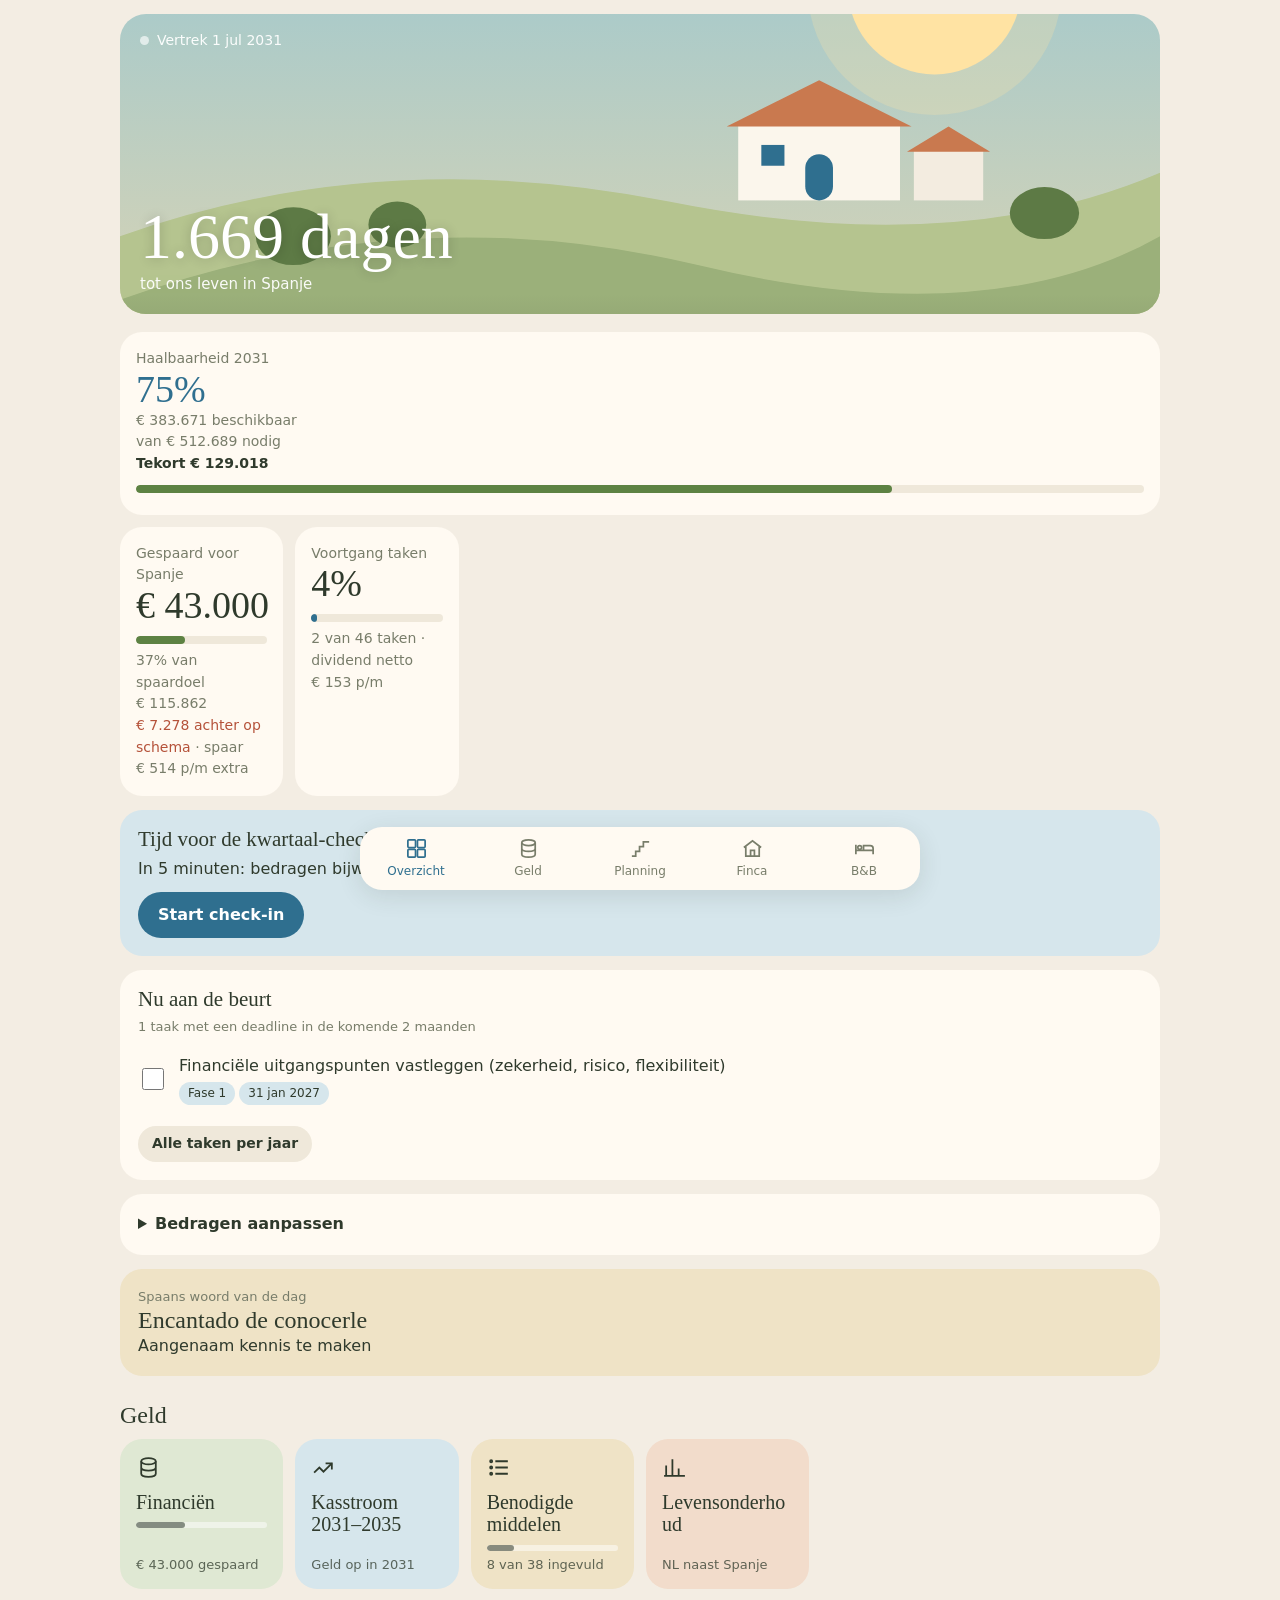
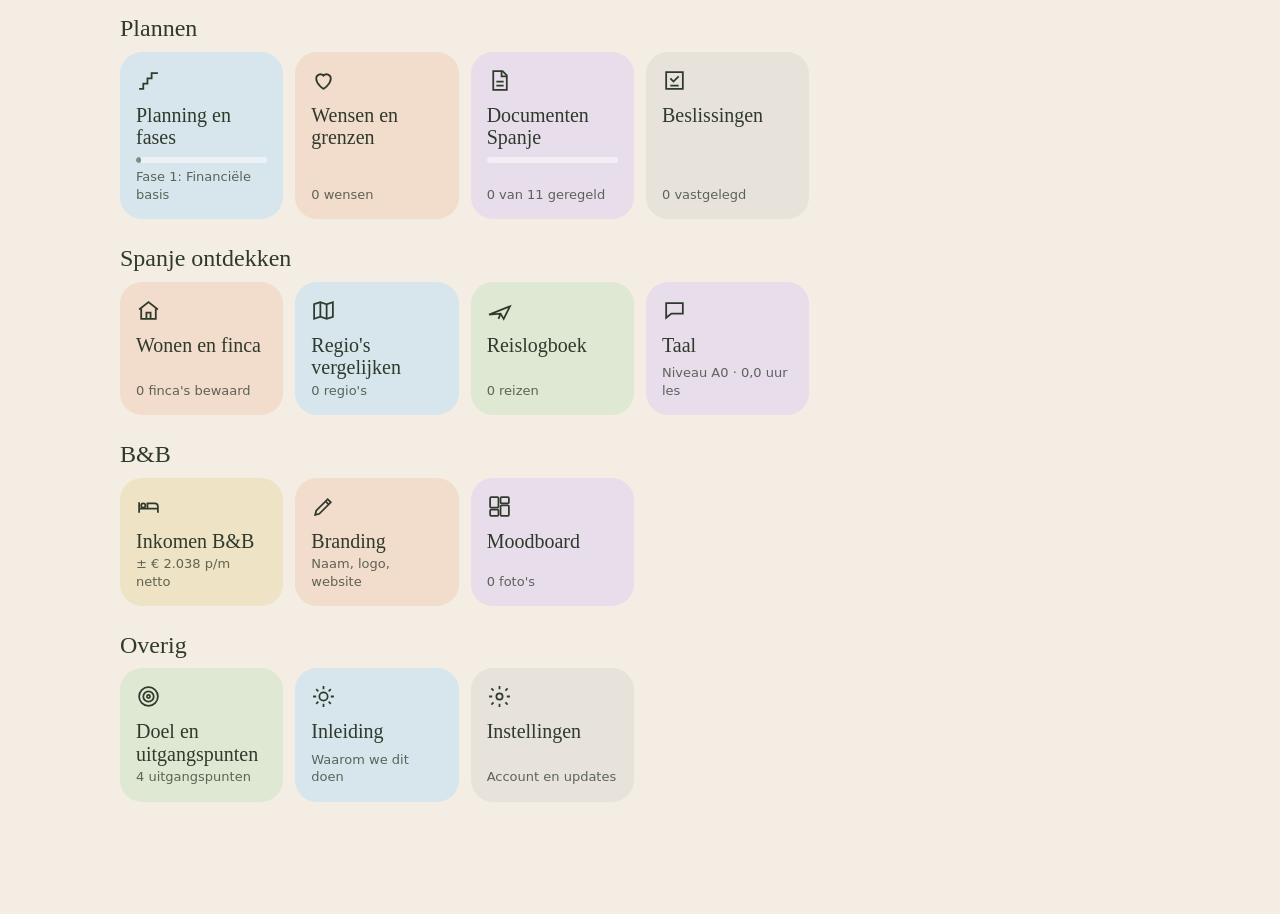
==== src/spanje.html @ 15531b15 "Spanje 2031 2.0: eigen cijfers, DeGiro apart voor dividend, marktbezetting B&B Co-Authored-By: Claud" ====
<!DOCTYPE html>
<html lang="nl">
<head>
<meta charset="utf-8">
<meta name="viewport" content="width=device-width,initial-scale=1,viewport-fit=cover">
<meta name="theme-color" content="#1446a0">
<title>Spanje 2031</title>
<style>
/* Spanje 2031 — "Mediterraan zacht": zand, salie, zeeblauw en perzik; zacht, warm en ontspannen. */
:root{color-scheme:light dark;
--bg:light-dark(#f3ede3,#1b221e);--card:light-dark(#fffaf2,#252e28);--ink:light-dark(#2f3a2c,#f1ece2);--muted:light-dark(#787d6a,#a9ae9b);
--line:light-dark(#e6dfd1,#36413a);--blue:#2f6f8f;--bl:light-dark(#2f6f8f,#8cc4dc);--sun:light-dark(#d9963e,#f0b65a);--ok:light-dark(#5d8243,#a5c98a);--bad:light-dark(#b5523a,#ff9c84);
--field:light-dark(#ffffff,#1f2722);--disp:'DM Serif Display',Georgia,serif;--tint:light-dark(#efe8da,#2d372f);
--sage:light-dark(#dfe8d3,#2d3a2a);--sea:light-dark(#d6e6ec,#243640);--peach:light-dark(#f2dccb,#3b2e27);--sand:light-dark(#efe3c6,#39331f);--lav:light-dark(#e8ddea,#352c39);--stone:light-dark(#e7e3db,#2f332f)}
*{box-sizing:border-box;min-width:0;-webkit-tap-highlight-color:transparent}
body{margin:0;background:var(--bg);color:var(--ink);font:16px/1.55 Figtree,system-ui,sans-serif;overflow-x:clip;padding-bottom:calc(96px + env(safe-area-inset-bottom))}
h1,h2,h3{font-family:var(--disp);font-weight:400;line-height:1.1;text-wrap:balance;margin:0}
h1{font-size:clamp(30px,6vw,44px)}h2{font-size:clamp(28px,4.6vw,34px)}h3{font-size:21px}
.band{padding:16px max(4vw,14px)}.wrap{max-width:1040px;margin:0 auto}
a{color:var(--bl)}
/* hero: landschapskaart met de finca */
.hero{padding:calc(14px + env(safe-area-inset-top)) max(4vw,14px) 0}
.scene{position:relative;border-radius:26px;overflow:hidden;min-height:250px;color:#fff;max-width:1040px;margin:0 auto}
.scene svg{position:absolute;inset:0;width:100%;height:100%}
.scene .tx{position:absolute;left:20px;right:20px;bottom:18px}
.scene .kick{display:flex;align-items:center;gap:8px;font-size:14px;opacity:.95;position:absolute;left:20px;top:16px}
.count{font:400 clamp(46px,12vw,64px)/1 var(--disp);font-variant-numeric:lining-nums;text-shadow:0 1px 12px #0003}
.scene p{margin:4px 0 0;font-size:15px;opacity:.95}
/* bovenbalk */
.top{position:sticky;top:0;z-index:5;background:var(--bg);display:flex;align-items:center;gap:12px;padding:10px max(4vw,14px);padding-top:calc(10px + env(safe-area-inset-top))}
.top b{font:400 24px var(--disp);flex:1}.top .btn{width:42px;height:42px;min-height:0;padding:0;border-radius:50%;background:var(--card);color:var(--ink);font-size:18px}
.top+main .wrap>h2:first-child{display:none}
.dot{width:9px;height:9px;border-radius:50%;background:#ffffffaa;flex:none}.top .dot{background:var(--line)}.dot.ok{background:#8fd18b}.dot.err{background:#ff9c84}
/* kerncijfers */
.kpis{display:grid;grid-template-columns:repeat(auto-fit,minmax(min(100%,150px),1fr));gap:12px;margin-top:2px}
.kpi{background:var(--card);border-radius:22px;padding:16px}
button.kpi{font:inherit;color:inherit;text-align:left;cursor:pointer;width:100%;border:0}
.kpi.main{grid-column:1/-1}
.v{font:400 clamp(30px,7vw,38px)/1.05 var(--disp);font-variant-numeric:lining-nums;white-space:nowrap}
.res{font:400 clamp(28px,6vw,34px)/1.1 var(--disp);color:var(--ink);white-space:nowrap;font-variant-numeric:lining-nums}
.lbl{color:var(--muted);font-size:14px}.sm{font-size:13px;color:var(--muted)}
.bar{height:8px;background:var(--tint);border-radius:9px;overflow:hidden;margin:10px 0 6px}.bar i{display:block;height:100%;background:var(--ok);border-radius:9px}.bar.b i{background:var(--bl)}.bar.g i{background:var(--ok)}
/* tegels */
.grp{margin-top:26px}.grp h3{font-size:24px}
.tiles{display:grid;grid-template-columns:repeat(auto-fill,minmax(min(100%,150px),1fr));gap:12px;margin-top:10px}
.tile{all:unset;box-sizing:border-box;cursor:pointer;border-radius:22px;padding:16px;display:flex;flex-direction:column;gap:3px;min-height:128px;background:var(--sand);color:var(--ink)}
.tile:active{transform:scale(.97)}
.tile svg{width:25px;height:25px;stroke:currentColor;fill:none;stroke-width:1.7;margin-bottom:8px}
.tile b{font:400 20px/1.12 var(--disp);hyphens:auto;overflow-wrap:break-word}.tile small{font-size:13px;opacity:.75;margin-top:auto;line-height:1.35}
.tile .bar{height:6px;background:#ffffff80;margin:6px 0 2px}.tile .bar i{background:var(--ink);opacity:.55}
.c-sage{background:var(--sage)}.c-sea{background:var(--sea)}.c-peach{background:var(--peach)}.c-sand{background:var(--sand)}.c-lav{background:var(--lav)}.c-stone{background:var(--stone)}
/* kaarten en formulieren */
.card{background:var(--card);border-radius:22px;padding:18px;margin-top:14px}
.card>h3:first-child{margin-bottom:6px}
.btn{font:inherit;font-weight:700;min-height:46px;padding:0 20px;border-radius:999px;border:0;background:var(--blue);color:#fff;cursor:pointer}
.btn.ghost{background:var(--tint);color:var(--ink)}.btn.sm{min-height:36px;padding:0 14px;font-size:14px}.btn.red{background:var(--bad);color:#fff}
.btn:disabled{opacity:.5}.btn:active{transform:translateY(1px)}
:focus-visible{outline:3px solid var(--bl);outline-offset:2px}
input,select,textarea{font:inherit;font-size:16px;color:inherit;background:var(--field);border:1.5px solid var(--line);border-radius:14px;padding:9px 12px;min-height:46px;width:100%}
input:focus,select:focus,textarea:focus{border-color:var(--bl);outline:none}
input[type=checkbox]{width:22px;height:22px;min-height:0;accent-color:var(--blue);flex:none}input[type=range]{padding:0;border:0;accent-color:var(--blue);background:none}
textarea{min-height:84px;resize:vertical}
.row{display:flex;gap:10px;flex-wrap:wrap;align-items:end}.row>*{flex:1 1 130px}
.f label{display:block;font-size:14px;color:var(--muted);margin-bottom:4px}
.grid2{display:grid;grid-template-columns:repeat(auto-fit,minmax(min(100%,300px),1fr));gap:14px}
ul.list{list-style:none;padding:0;margin:6px 0 0}ul.list li{display:flex;gap:12px;align-items:center;padding:11px 0;border-bottom:1px solid var(--line)}ul.list li:last-child{border:0}
li.done .tt{text-decoration:line-through;color:var(--muted)}.tt{flex:1;cursor:pointer}
.badge{display:inline-block;font-size:12px;padding:2px 9px;border-radius:99px;background:var(--sea);color:var(--ink);white-space:nowrap;margin:3px 4px 0 0}.badge.late{background:var(--bad);color:#fff}.badge.soon{background:var(--sand)}
table{width:100%;border-collapse:collapse;font-size:15px}td,th{padding:9px 5px;border-bottom:1px solid var(--line);text-align:left;vertical-align:middle}
th{font-size:13px;color:var(--muted);font-weight:500}.n{text-align:right;white-space:nowrap;font-variant-numeric:tabular-nums}
tr:last-child td{border-bottom:0}td input{min-height:38px;padding:6px 8px;border-radius:10px}.scroll{overflow-x:auto}
tr.now td{background:var(--sand)}
.ok{color:var(--ok);font-weight:700}.warn{color:var(--bad);font-weight:700}
.fig{position:relative;height:220px;margin-top:8px}.fig svg{position:absolute;inset:0;width:100%;height:100%}
.mbars{display:grid;grid-template-columns:repeat(12,minmax(0,1fr));gap:4px;align-items:end;height:130px;margin-top:10px}
.mbars div{background:var(--bl);border-radius:6px 6px 2px 2px;min-height:2px}.mbars div.off{background:var(--tint)}
.mlab{display:grid;grid-template-columns:repeat(12,minmax(0,1fr));gap:4px;font-size:11px;color:var(--muted);text-align:center}
.tl{border-left:2px solid var(--line);margin-left:8px;padding-left:18px}.tl .yr{position:relative;margin-top:18px}.tl .yr:before{content:"";position:absolute;left:-26px;top:5px;width:14px;height:14px;border-radius:50%;background:var(--ok);border:3px solid var(--card)}
.photos{display:grid;grid-template-columns:repeat(auto-fill,minmax(96px,1fr));gap:8px;margin-top:10px}
.photos img,.ph{width:100%;aspect-ratio:1;object-fit:cover;border-radius:14px;background:var(--tint);display:block}
.mood{columns:2 160px;column-gap:10px;margin-top:12px}.mood figure{break-inside:avoid;margin:0 0 10px;background:var(--card);border-radius:18px;overflow:hidden}.mood img{width:100%;display:block;min-height:80px;background:var(--tint)}.mood figcaption{padding:6px 10px;font-size:14px;display:flex;justify-content:space-between;gap:6px;align-items:center}
.word{background:var(--sand)}.word .sm{color:var(--muted)}
.plan{width:100%;height:auto;touch-action:none;background:light-dark(#dfe8d3,#2d3a2a);border-radius:16px;display:block}
.chips{display:flex;flex-wrap:wrap;gap:6px;margin-top:10px}.chip{all:unset;cursor:pointer;background:var(--tint);border-radius:999px;padding:8px 14px;font-size:14px;font-weight:500}
#sheetBg{position:fixed;inset:0;background:#1b221e99;z-index:20;display:none;align-items:flex-end;justify-content:center}#sheetBg.open{display:flex}
#sheet{background:var(--bg);width:100%;max-width:640px;max-height:90vh;overflow:auto;border-radius:26px 26px 0 0;padding:28px 18px calc(20px + env(safe-area-inset-bottom));position:relative}
#sheet:before{content:"";position:absolute;top:10px;left:50%;width:40px;height:4px;border-radius:2px;background:var(--line);transform:translateX(-50%)}
.actions{display:flex;gap:10px;justify-content:flex-end;margin-top:18px;flex-wrap:wrap}
#toast{position:fixed;left:50%;bottom:calc(104px + env(safe-area-inset-bottom));transform:translateX(-50%);background:var(--ink);color:var(--bg);padding:11px 18px;border-radius:999px;z-index:30;display:none;max-width:90vw;font-weight:500}
.upd{background:var(--sand);color:var(--ink);padding:10px max(4vw,14px);padding-top:calc(10px + env(safe-area-inset-top));display:flex;gap:10px;align-items:center}.upd span{flex:1}
.auth{max-width:440px;margin:0 auto;padding:calc(36px + env(safe-area-inset-top)) 18px 40px}
.err{color:var(--bad);font-size:14px;margin-top:8px;min-height:1em}
.celebrate{background:var(--sand)}
/* zwevende menubalk */
.nav{position:fixed;left:12px;right:12px;bottom:calc(10px + env(safe-area-inset-bottom));z-index:15;background:var(--card);border-radius:22px;display:grid;grid-template-columns:repeat(5,1fr);box-shadow:0 6px 24px #2f3a2c1f;max-width:560px;margin:0 auto}
.nav button{all:unset;cursor:pointer;display:flex;flex-direction:column;align-items:center;gap:2px;padding:10px 2px 9px;font-size:12px;color:var(--muted);font-weight:500}
.nav svg{width:23px;height:23px;stroke:currentColor;fill:none;stroke-width:1.8}
.nav button.on{color:var(--bl)}
#lock{position:fixed;inset:0;z-index:50;background:var(--bg);color:var(--ink);display:none;align-items:center;justify-content:center;padding:20px}#lock.on{display:flex}
.lockbox{text-align:center;width:min(330px,92vw);background:var(--card);border-radius:26px;padding:26px 20px}
.pins{display:flex;gap:14px;justify-content:center;margin:18px 0}.pins i{width:14px;height:14px;border-radius:50%;border:2px solid var(--bl)}.pins i.on{background:var(--bl)}
.pad{display:grid;grid-template-columns:repeat(3,1fr);gap:12px;margin-top:10px}.pad button{all:unset;cursor:pointer;height:62px;border-radius:50%;background:var(--tint);font:600 24px Figtree,sans-serif;text-align:center;line-height:62px;color:var(--ink)}
#viewer{position:fixed;inset:0;z-index:40;background:#000e;display:none;align-items:center;justify-content:center}#viewer.on{display:flex}#viewer img{max-width:100%;max-height:100%;object-fit:contain}#viewer .vb{all:unset;position:absolute;cursor:pointer;color:#fff;background:#0007;border-radius:50%;width:46px;height:46px;display:grid;place-items:center;font-size:22px}#viewer .vc{position:absolute;bottom:calc(16px + env(safe-area-inset-bottom));left:0;right:0;text-align:center;color:#fff;font-size:14px}
@media(min-width:700px){.scene{min-height:300px}}
@media(prefers-reduced-motion:reduce){.tile:active,.btn:active{transform:none}}
</style>
</head>
<body>
<div id="app"></div>
<div id="sheetBg"><div id="sheet"></div></div>
<div id="toast"></div>
<div id="lock"></div>
<div id="viewer"></div>
<script>
/* ---------- helpers ---------- */
const $=id=>document.getElementById(id);
const APP_VN='__APP_VN__';
const SB_URL='https://wnircustmcvwjlkvtyur.supabase.co',SB_KEY='sb_publishable_4sqsUxgtDeD6rHnDJH0tkg_uchFNIIS';
const UPD_URL='https://raw.githubusercontent.com/thijsgame18-ui/spanje2031/main/version.json';
const eur=new Intl.NumberFormat('nl-NL',{style:'currency',currency:'EUR',maximumFractionDigits:0});
const E=v=>eur.format(Math.round(+v||0)).replace(/\s/g,' ');
const esc=s=>String(s??'').replace(/[&<>"']/g,c=>({'&':'&amp;','<':'&lt;','>':'&gt;','"':'&quot;',"'":'&#39;'}[c]));
const pct=(a,b)=>b?Math.max(0,Math.min(100,Math.round(a/b*100))):0;
const today=()=>{const d=new Date();return d.getFullYear()+'-'+String(d.getMonth()+1).padStart(2,'0')+'-'+String(d.getDate()).padStart(2,'0')};
const uid=()=>Date.now().toString(36)+Math.random().toString(36).slice(2,7);
const clone=o=>JSON.parse(JSON.stringify(o));
const fmtD=d=>d?new Date(d+'T12:00:00').toLocaleDateString('nl-NL',{day:'numeric',month:'short',year:'numeric'}):'';
const MND=['jan','feb','mrt','apr','mei','jun','jul','aug','sep','okt','nov','dec'];
const tmeter=p=>bar(p,'g');const _tm=p=>`<div class="tmeter" role="img" aria-label="${p}%">${Array.from({length:10},(_,i)=>`<i class="${p>=(i+1)*10?'on':p>i*10?'half':''}"></i>`).join('')}</div>`;
const bar=(p,c='')=>`<div class="bar ${c}"><i style="width:${p}%"></i></div>`;
const isApp=()=>!!window.Android;
let UNDO=null,PENDEL=[];
function toastUndo(t){const el=$('toast');el.innerHTML=esc(t)+' <button class="btn sm" style="margin-left:8px;min-height:30px" data-act="undo">Ongedaan maken</button>';el.style.display='block';clearTimeout(toast.t);toast.t=setTimeout(()=>{el.style.display='none';UNDO=null;PENDEL.forEach(f=>f());PENDEL=[]},6000)}
function toast(t){const el=$('toast');el.textContent=t;el.style.display='block';clearTimeout(toast.t);toast.t=setTimeout(()=>el.style.display='none',2600)}
function hashStr(s){let h=5381;for(let i=0;i<s.length;i++)h=(h*33+s.charCodeAt(i))|0;return String(h>>>0)}
const hj=x=>hashStr(JSON.stringify(x===undefined?null:x));
function openSheet(h){$('sheet').innerHTML=h;$('sheetBg').classList.add('open')}
function closeSheet(){$('sheetBg').classList.remove('open')}
$('sheetBg').addEventListener('click',e=>{if(e.target.id==='sheetBg')closeSheet()});
window.appBack=()=>{if($('viewer').classList.contains('on')){closeViewer();return true}if($('sheetBg').classList.contains('open')){closeSheet();return true}if(location.hash&&location.hash!=='#'){location.hash='';return true}return false};

/* ---------- data ---------- */
const goalT=()=>(+S.goal.ing||0)+(+S.goal.degiro||0);
const TASKS=[
['a1','Huidige financiële situatie in kaart brengen',1,'t4'],['a2','Spaardoelen per jaar richting 2031 vastleggen',1,'t4'],['a3','Gewenste financiële buffer bij vertrek bepalen',1,'t5'],['a4','Kosten emigratie en eerste periode inschatten',1,'t5'],['a5','Financiële uitgangspunten vastleggen (zekerheid, risico, flexibiliteit)',1,'t2'],['a6','Kostentabel invullen',1,'t5'],
['b1','Fase 2 t/m 5 verder uitwerken',2,'t3'],['b2','Mogelijke regio\'s verkennen',2,'t10'],['b3','Eerste oriëntatiereis naar Spanje',2,'t11'],['b4','Naam voor de B&B bedenken',2,'t6'],['b5','Realistisch B&B-inkomen doorrekenen',2,'t9'],
['c1','Spaanse les starten (2027–2028), op locatie of thuis',3,'t8'],['c2','Regio\'s vergelijken en shortlist maken',3,'t10'],['c3','Langer verblijf in favoriete regio',3,'t11'],['c4','Logo laten ontwerpen',3,'t6'],['c5','Website opzetten (WordPress / n8n)',3,'t6'],['c6','Hypotheekmogelijkheden in Spanje uitzoeken',3,'t7'],
['d1','Finca kiezen: bestaand huisje + ruimte voor extra huisjes',4,'t7'],['d2','Hypotheek of financiering regelen',4,'t7'],['d3','Huis in Nederland verkopen',4,'t7'],['d4','NIE-nummers aanvragen',4,'t12'],['d5','Documenten laten vertalen',4,'t12'],['d6','Verhuisbedrijf regelen',4,'t5'],['d7','Spaanse zorgverzekering regelen',4,'t12'],
['e2','Inschrijven bij de gemeente (padrón)',5,'t12'],['e3','Residencia aanvragen',5,'t12'],['e4','Spaanse bankrekening openen',5,'t12'],['e5','Verhuizen naar Spanje!',5,'t3'],
['n1','Documenten scannen en veilig bewaren (paspoorten, aktes, diploma\'s, rijbewijs)',1,'t12'],['n2','AOW-gat en pensioen laten doorrekenen (SVB en werkgever)',1,'t4'],
['n3','Facebookgroepen van Nederlanders in favoriete regio\'s volgen',2,'t10'],['n4','Plan B voor inkomen in de eerste jaren uitwerken (werk op afstand, verhuur)',2,'t9'],
['n5','Proefperiode in de winter: 1–3 maanden in het laagseizoen',3,'t11'],['n6','B&B-ervaring opdoen (meewerken via Workaway of cursus gastvrijheid)',3,'t9'],['n7','Per regio uitzoeken of je een toeristische vergunning kunt krijgen',3,'t10'],['n8','Gestor en advocaat kiezen via aanbevelingen',3,'t12'],
['k1','Beslismoment: regio kiezen',3,'t16'],['k2','Beslismoment: haalbaarheid minstens 80%? Anders vertrek opschuiven',3,'t16'],
['n9','Belastingadvies emigratie (183 dagen, Modelo 720, DeGiro)',4,'t4'],['n10','Laatste check AOW, pensioen en vergunningen bij een adviseur',4,'t12'],['k3','Beslismoment: finca kopen, ja of nee',4,'t16'],['n11','Kinderen: school kiezen en inschrijven (als dat speelt)',4,'t12'],
['n12','Uitschrijven bij de gemeente in Nederland',5,'t12'],['n13','Nederlandse zorgverzekering laten stoppen op de dag dat de Spaanse ingaat',5,'t12'],['n14','AOW vrijwillig bijverzekeren bij de SVB (binnen 1 jaar na vertrek)',5,'t4'],['n15','Spaanse belastingdienst informeren over fiscale woonplaats',5,'t12']];
const DUE={a3:'2027-03-31',a4:'2027-03-31',a5:'2027-01-31',a6:'2027-06-30',n1:'2027-03-31',n2:'2027-06-30',b1:'2027-06-30',b2:'2027-09-30',b3:'2027-10-31',b4:'2028-06-30',b5:'2027-12-31',n3:'2027-06-30',n4:'2027-12-31',
c1:'2028-01-31',c2:'2028-09-30',c3:'2029-03-31',c4:'2029-06-30',c5:'2030-06-30',c6:'2029-06-30',n5:'2029-02-28',n6:'2028-08-31',n7:'2028-09-30',n8:'2029-09-30',k1:'2028-12-31',k2:'2029-12-31',
d1:'2030-06-30',d2:'2030-06-30',d3:'2030-12-31',d4:'2030-03-31',d5:'2030-09-30',d6:'2031-03-31',d7:'2031-05-31',n9:'2030-09-30',n10:'2030-07-31',k3:'2030-04-30',n11:'2031-03-31',
e1:'2031-03-31',e2:'2031-07-31',e3:'2031-09-30',e4:'2030-04-30',e5:'2031-07-01',n12:'2031-06-24',n13:'2031-06-30',n14:'2031-12-31',n15:'2031-12-31'};
const MARKT={streef:350000,min:270000,max:400000,datum:'november 2026',vb:[['Xàtiva','5 slpk, 370 m² huis, 11.769 m² grond',395000],['Ontinyent','470 m² huis, 14.400 m² grond, eigen put',370000],['Albaida','finca',375000],['Xàtiva','3 slpk, 190 m² huis, 5.000 m² grond',269950]],
 bron:[['Fincas in Ontinyent (thinkSPAIN)','https://www.thinkspain.com/property-for-sale/ontinyent/fincas-country-houses'],['Fincas aan de Costa Valencia (thinkSPAIN)','https://www.thinkspain.com/property-for-sale/costa-valencia/fincas-country-houses'],['Woningen in Xàtiva (thinkSPAIN)','https://www.thinkspain.com/property-for-sale/xativa']]};
function marktCard(){const M=MARKT,f=+S.finca.prijs||0;return `<div class="card" style="background:var(--sea)"><h3>Marktprijs onder Valencia</h3><p class="sm" style="margin:2px 0 8px">Vall d'Albaida en La Costera (Ontinyent, Xàtiva, Albaida), ${M.datum}: finca met bewoonbaar huis en 0,5–1,5 ha grond.</p>
  <div class="grid2" style="grid-template-columns:repeat(3,minmax(0,1fr));gap:8px"><div><div class="sm">Goedkoop</div><div class="res" style="font-size:19px">${E(M.min)}</div></div><div><div class="sm">Streefprijs</div><div class="res" style="font-size:21px">${E(M.streef)}</div></div><div><div class="sm">Duur</div><div class="res" style="font-size:19px">${E(M.max)}</div></div></div>
  <table style="margin-top:10px;font-size:14px"><tbody>${M.vb.map(v=>`<tr><td>${v[0]}<div class="sm">${v[1]}</div></td><td class="n">${E(v[2])}</td></tr>`).join('')}</tbody></table>
  <p class="sm">Prijzen in de regio Valencia stegen het afgelopen jaar ±15%; voor 2026 wordt 4–7% verwacht. Vraagprijzen, er valt vaak nog iets af te onderhandelen.</p>
  <p class="sm">${M.bron.map(b=>`<a href="${b[1]}">${b[0]}</a>`).join('<br>')}</p>
  ${Math.round(f)!==M.streef?`<button class="btn" data-act="usemarkt">Gebruik ${E(M.streef)} als budget</button>`:'<span class="ok">Jullie budget staat op de streefprijs</span>'}</div>`}
function migrate6(){if(S.mig6)return false;S.house.owManual=200000;S.inclHouse=true;S.hypo.use=true;S.hypo.maxPm=600;S.ownCash=70000;S.cf=Object.assign({ramp:[30,60,90,100,100],extra:0,dgKeep:0},S.cf||{});S.cf.dgAll=true;S.cf.dgKeep=0;S.mig6=1;return true}
function migrate5(){const m6=migrate6();if(S.mig5)return m6;if(S.mig5)return false;const h=S.hypo;if(+h.rente===3.5)h.rente=4;if(+h.jaren===20)h.jaren=25;if(h.maxPm==null)h.maxPm=550;S.mig5=1;return true}
function migrate4(){const m5=migrate5();if(S.mig4)return m5||false;S.huisjes.aantal=0;S.mig4=1;return true}
function migrate3(){const m4=migrate4();if(S.mig3)return m4;if(+S.finca.prijs===250000)S.finca.prijs=MARKT.streef;if(S.finca.infl==null||+S.finca.infl===2)S.finca.infl=4;S.mig3=1;return true}
function migrate(){const m3=migrate3();if(S.mig2)return m3;Object.entries(DUE).forEach(([id,d])=>{const m=S.tmeta[id]||{};if(!m.due){m.due=d;S.tmeta[id]=m}});S.mig2=1;return true}
const FASES=['Financiële basis','Oriëntatie','Verdieping','Voorbereiding','Uitvoering'];
const FASE_YEAR=[2026,2027,2028,2030,2031];
const COSTS=[
['Woning – aankoop',[['koop','Aankoopprijs woning','e','Afhankelijk van regio'],['itp','Overdrachtsbelasting (ITP / BTW)','e','± 8–10% van aankoopprijs'],['nota','Notaris + registratiekosten','e','Eigendomsakte'],['advo','Advocaat / gestor','e','Begeleiding aankoop'],['taxa','Taxatie woning','e','Verplicht bij hypotheek'],['hypa','Hypotheekadvies / kosten','e','Indien van toepassing']]],
['Woning – verbouwing',[['verb','Verbouwing / renovatie','e','Keuken, badkamer, etc.'],['arch','Architect / tekeningen','e','Bij grotere verbouwing'],['verg','Vergunningen','e','Afhankelijk van gemeente'],['nuts','Aansluiting nutsvoorzieningen','e','Water, elektra, gas'],['meub','Meubilair & inrichting','e','Bedden, meubels, witgoed']]],
['Wonen – vast',[['ibi','Gemeentebelasting (IBI)','j','0,4–1,1% kadastrale waarde'],['water','Water','m',''],['elek','Elektriciteit','m',''],['inet','Internet / TV','m',''],['afval','Afval / lokale heffingen','m','']]],
['Auto / vervoer',[['auto','Aankoop auto Spanje','e','Of import NL-auto'],['autov','Autoverzekering','m',''],['weg','Wegenbelasting','j',''],['brand','Brandstof / onderhoud','m','']]],
['Emigratiekosten',[['verh','Verhuisbedrijf','e','Inboedel NL → ES'],['opsl','Opslag spullen','m','Indien nodig'],['vlucht','Vliegtickets / reizen','e','']]],
['Administratie',[['nie','NIE-nummers','e','€ 9,84 p.p.'],['padr','Inschrijving gemeente (padrón)','e',''],['resi','Residencia','e','€ 12 p.p.'],['bank','Bankrekening Spanje','e',''],['vert','Vertalingen documenten','e','± € 40 p.p.']]],
['Verzekeringen',[['zorg','Zorgverzekering Spanje','m','Privé of sociaal'],['aans','Aansprakelijkheid','m',''],['inb','Inboedelverzekering','m',''],['opst','Opstalverzekering','m','']]],
['Levensonderhoud',[['boods','Boodschappen','m',''],['school','School / opvang kinderen','m',''],['sport','Sport / abonnementen','m','']]],
['Reserves & belastingen',[['onv','Onvoorzien (medisch, reparaties)','e',''],['ib','Spaanse inkomstenbelasting','j','Afhankelijk van inkomen'],['vermb','Vermogensbelasting','j','Indien van toepassing']]]];
const ALLC=COSTS.flatMap(g=>g[1]);const FREQ={e:'Eenmalig',m:'Per maand',j:'Per jaar'};
const DOCSTEPS=[
['nie','NIE-nummer aanvragen','Je persoonlijke nummer voor buitenlanders. Nodig voor een huis kopen, bankrekening en nutsvoorzieningen. Aan te vragen bij het Spaanse consulaat in Nederland of bij de politie in Spanje.','Paspoort + kopie, ingevuld formulier EX-15, betaalbewijs leges (formulier 790-012), reden van aanvraag'],
['bank','Spaanse bankrekening openen','Nodig voor de aankoop, vaste lasten en later B&B-inkomsten.','Paspoort, NIE-nummer, bewijs van adres of inkomen'],
['vert','Documenten laten vertalen','Officiële (beëdigde) vertalingen of internationale uittreksels.','Geboorteakten, huwelijksakte, eventueel diploma\'s'],
['koop','Woning kopen bij de notaris','Koopakte (escritura) tekenen bij de notaris en laten inschrijven in het register.','NIE, bankrekening, financiering, advocaat/gestor'],
['padron','Inschrijven bij de gemeente (padrón)','Registratie op je adres bij het ayuntamiento. Nodig voor de residencia, school en zorg.','Paspoort, NIE, koopakte of huurcontract'],
['resi','EU-verblijfsregistratie (residencia)','Als EU-burger laat je je registreren als je langer dan 3 maanden blijft (groen certificaat met NIE).','Paspoort, padrón, bewijs van inkomen of vermogen, zorgverzekering, formulier EX-18, leges 790-012'],
['zorg','Zorgverzekering regelen','Via de Spaanse sociale zekerheid (bij werk of eigen bedrijf) of een privéverzekering.','Residencia, NIE, eventueel inschrijving Seguridad Social'],
['bedrijf','B&B inschrijven als bedrijf','Inschrijven als autónomo of bedrijf en een toeristische vergunning aanvragen bij de regio.','NIE, residencia, bankrekening, vergunning toeristische verhuur'],
['brp','Uitschrijven in Nederland','Emigratie melden bij je Nederlandse gemeente (uiterlijk 5 dagen voor vertrek).','Paspoort, nieuw adres in Spanje'],
['auto','Auto en rijbewijs','Een EU-rijbewijs blijft geldig. Een Nederlandse auto moet je binnen een paar maanden op Spaans kenteken zetten.','Kentekenbewijs, keuring (ITV), belasting'],
['belast','Belastingen regelen','Spaanse belastingdienst (Agencia Tributaria) informeren over je fiscale woonplaats; in NL laatste aangifte als emigrant.','NIE, residencia, jaaropgaven']];
const WORDS=[['la finca','het landgoed'],['la casita','het huisje'],['el desayuno','het ontbijt'],['la habitación','de kamer'],['la reserva','de reservering'],['bienvenidos','welkom'],['¿Cuánto cuesta?','Hoeveel kost het?'],['el ayuntamiento','het gemeentehuis'],['el notario','de notaris'],['la hipoteca','de hypotheek'],['el banco','de bank'],['la piscina','het zwembad'],['el jardín','de tuin'],['el olivo','de olijfboom'],['la llave','de sleutel'],['el huésped','de gast'],['limpiar','schoonmaken'],['la cocina','de keuken'],['el baño','de badkamer'],['la cama','het bed'],['las sábanas','de lakens'],['el mercado','de markt'],['la panadería','de bakkerij'],['¿Dónde está…?','Waar is…?'],['Encantado de conocerle','Aangenaam kennis te maken'],['el vecino','de buurman'],['la luz','het licht / de stroom'],['el agua','het water'],['el contrato','het contract'],['firmar','tekenen'],['el permiso','de vergunning'],['la obra','de verbouwing'],['el fontanero','de loodgieter'],['el electricista','de elektricien'],['la factura','de rekening'],['pagar','betalen'],['¡Que aproveche!','Eet smakelijk!'],['madrugar','vroeg opstaan'],['la sobremesa','het natafelen'],['poco a poco','stap voor stap'],['la mudanza','de verhuizing'],['el sol','de zon'],['tranquilo','rustig'],['¿Me puede ayudar?','Kunt u me helpen?'],['Hasta luego','Tot later']];
const REGCRIT=[['klimaat','Klimaat'],['prijs','Betaalbare finca\'s'],['toer','Toerisme / B&B-kansen'],['vlieg','Dichtbij vliegveld'],['voorz','Voorzieningen & scholen'],['gevoel','Ons gevoel']];
const COLROWS=[['boods','Boodschappen'],['energie','Energie'],['water','Water'],['inet','Internet / telefoon'],['zorg','Zorgverzekering'],['verz','Overige verzekeringen'],['auto','Auto en brandstof'],['gemb','Gemeentebelasting'],['uit','Uit eten / vrije tijd'],['kind','Kinderen / school']];
const PLANTYPES={huis:['Ons huis','#f3ece0',14,10],huisje:['Gastenhuisje','#ffd99a',8,6],zwembad:['Zwembad','#7cc4f0',10,5],park:['Parkeren','#c9ced8',10,6],tuin:['Moestuin','#9ccf6b',10,8],terras:['Terras','#e9b98b',8,6]};
const MS=()=>[50000,75000,100000,goalT()];
function defaults(){return{v:2,vertrek:'2031-07-01',acc:{ing:13000,degiro:30000},divi:180,inleg:{ing:0,degiro:400},upd:'2026-11-22',
hist:[{id:'2026-02-06',d:'2026-02-06',t:38356},{id:'2026-11-22',d:'2026-11-22',t:43000}],costs:{nie:19.68,resi:24,vert:80},notes:{},
bnb:{kamers:3,prijs:90,bez:50,mnd:8,kost:40},done:['a1','a2'],custom:[],tmeta:{},inclHouse:false,whatif:{extra:0,rend:6,yld:7,bonus:true},
finca:{prijs:250000,verb:40000,itp:9,bij:2},fincas:[],trips:[],regions:[],col:{r1:'Regio 1',r2:'Regio 2',v:{}},lessen:[],niveau:'A0',
season:MND.map((m,i)=>({open:i>=3&&i<=9,prijs:i>=5&&i<=8?110:85,bez:i>=5&&i<=8?75:45})),plan:{w:80,h:50,items:[]},comp:[],mood:[],docs:{},divlog:[],ms:[],scen:{cur:'normaal'},cf:{ramp:[30,60,90,100,100],extra:0,dgKeep:0},derisk:{on:false,start:2029,pct:25,rente:2},wishes:[],checkins:[],stuiver:{},
house:{woz:399000,hyp:367500,v2031:500000},goal:{ing:40862,degiro:75000},auto:{nu:13350,later:2000},divtax:15,hypo:{use:false,ltv:60,rente:4,jaren:25,maxPm:550},huisjes:{aantal:0,kosten:35000},bufferM:12,decisions:[],tax:{autonomo:300,personen:2}}}
let S=defaults();
try{const l=JSON.parse(localStorage.getItem('sp-state')||'null');if(l&&l.v)S=Object.assign(defaults(),l)}catch(e){}
let BASE=(()=>{try{return JSON.parse(localStorage.getItem('sp-base2')||'null')}catch(e){return null}})();
function saveLocal(){try{localStorage.setItem('sp-state',JSON.stringify(S))}catch(e){}}
function setBase(d){BASE=d?clone(d):null;try{if(d)localStorage.setItem('sp-base2',JSON.stringify(BASE));else localStorage.removeItem('sp-base2')}catch(e){}}
const isObj=x=>!!x&&typeof x==='object'&&!Array.isArray(x);
const eq=(a,b)=>JSON.stringify(a===undefined?null:a)===JSON.stringify(b===undefined?null:b);
const cl=x=>x===undefined?undefined:clone(x);
/* 3-weg samenvoegen: wat alleen aan één kant veranderd is blijft bewaard; bij een echt conflict wint dit apparaat */
function m3(L,R,B){if(eq(L,R))return cl(L);if(eq(L,B))return cl(R);if(eq(R,B))return cl(L);
  if(Array.isArray(L)&&Array.isArray(R)){const b=Array.isArray(B)?B:[];const idy=a=>a.every(x=>isObj(x)&&x.id);
    if(idy(L)&&idy(R)&&(L.length||R.length)){const bm=new Map(b.filter(isObj).map(x=>[x.id,x])),rm=new Map(R.map(x=>[x.id,x])),lm=new Map(L.map(x=>[x.id,x])),out=[];
      L.forEach(l=>{const r=rm.get(l.id),bb=bm.get(l.id);if(r)out.push(m3(l,r,bb));else if(!bb||!eq(l,bb))out.push(cl(l))});
      R.forEach(r=>{if(lm.has(r.id))return;const bb=bm.get(r.id);if(!bb||!eq(r,bb))out.push(cl(r))});return out}
    if(L.every(x=>typeof x!=='object')&&R.every(x=>typeof x!=='object'))return [...new Set([...L,...R])].filter(x=>!(b.includes(x)&&(!L.includes(x)||!R.includes(x))));
    if(L.length===R.length)return L.map((x,i)=>m3(x,R[i],b[i]));return cl(L)}
  if(isObj(L)&&isObj(R)){const bo=isObj(B)?B:{},out={};new Set([...Object.keys(L),...Object.keys(R)]).forEach(k=>{
    if(!(k in L)){if(k in bo&&eq(R[k],bo[k]))return;out[k]=cl(R[k]);return}
    if(!(k in R)){if(k in bo&&eq(L[k],bo[k]))return;out[k]=cl(L[k]);return}
    out[k]=m3(L[k],R[k],bo[k])});return out}
  return cl(L)}
function merge3(L,R){if(!BASE)return Object.assign(defaults(),L);return Object.assign(defaults(),m3(L,R,BASE))}
const LINK={d4:'nie',d5:'vert',d7:'zorg',e2:'padron',e3:'resi',e4:'bank',n12:'brp',n15:'belast'};
const tasks=()=>TASKS.map(([id,t,f,tile])=>({id,t,f,tile})).concat(S.custom.map(c=>({...c,c:true})));
const isDone=id=>LINK[id]?!!S.docs[LINK[id]]:S.done.includes(id);
function setDone(id,on){if(LINK[id]){S.docs[LINK[id]]=on;return}S.done=on?[...new Set(S.done.concat(id))]:S.done.filter(x=>x!==id)}
const total=()=>(+S.acc.ing||0)+(+S.acc.degiro||0);
const owCalc=()=>{const v=+S.house.v2031||0;return v-(+S.house.hyp||0)-v*(+(S.house.verkoop??1.5)||0)/100};
const overwaarde=()=>S.house.owManual!=null&&S.house.owManual!==''?(+S.house.owManual||0):owCalc();;

const vertrek=()=>new Date(S.vertrek+'T12:00:00');
const daysLeft=()=>Math.max(0,Math.ceil((vertrek()-new Date())/864e5));
const monthsLeft=()=>Math.max(1,Math.round(daysLeft()/30.44));
function faseP(f){const t=tasks().filter(x=>x.f===f);return pct(t.filter(x=>isDone(x.id)).length,t.length)}
function allP(){const t=tasks();return pct(t.filter(x=>isDone(x.id)).length,t.length)}
const FIN_IDS={koop:1,itp:1,nota:1,advo:1,verb:1};

function costTot(){let e=0,m=0;for(const[id,,f]of ALLC){if(FIN_IDS[id])continue;const v=+S.costs[id]||0;if(f==='e')e+=v;else if(f==='m')m+=v;else m+=v/12}return{e,m}}
function needCalc(){const fc=fincaCost(),ct=costTot(),buffer=ct.m*(+S.bufferM||0);
  const rows=[['Aankoop finca',fc.koop],['Overdrachtsbelasting ('+(+S.finca.itp||0)+'%)',fc.itp],['Notaris, register, advocaat ('+(+S.finca.bij||0)+'%)',fc.bij],['Verbouwing',fc.verb],['Extra gastenhuisjes ('+(+S.huisjes.aantal||0)+'×)',fc.huisjes],['Overige eenmalige kosten',ct.e],['Prijsstijging tot vertrek ('+(+(S.finca.infl??2)||0)+'% per jaar)',(fc.koop+fc.itp+fc.bij+fc.verb+fc.huisjes)*(inflF()-1)],['Buffer: '+(+S.bufferM||0)+' mnd vaste lasten',buffer]];
  return{rows,total:rows.reduce((a,r)=>a+r[1],0)}}


/* ---------- scenario's ---------- */
let SCN=null;
const SCEN_DEF={somber:{bez:-15,prijs:-10,rend:3,fin:15,hypo:false,infl:3},goed:{bez:10,prijs:10,rend:8,fin:-10,hypo:true,infl:1.5}};
const SCN_L={somber:'Somber',normaal:'Normaal',goed:'Goed'};
function scKey(){return SCN||(S.scen&&S.scen.cur)||'normaal'}
function sc(){const k=scKey();if(k==='normaal')return{bez:0,prijs:0,rend:+S.whatif.rend||0,fin:0,hypo:!!S.hypo.use,infl:+(S.finca.infl??2)||0};const d=Object.assign({},SCEN_DEF[k],(S.scen||{})[k]||{});return{bez:+d.bez||0,prijs:+d.prijs||0,rend:+d.rend||0,fin:+d.fin||0,hypo:!!d.hypo,infl:+d.infl||0}}
function withScen(k,fn){const o=SCN;SCN=k;try{return fn()}finally{SCN=o}}
const inflF=()=>Math.pow(1+sc().infl/100,Math.max(0,(vertrek()-new Date())/(365.25*864e5)));
function bnbSeason(){const dim=[31,28,31,30,31,30,31,31,30,31,30,31],p=sc();const m=S.season.map((s,i)=>s.open?S.bnb.kamers*(+s.prijs||0)*(1+p.prijs/100)*(Math.max(0,Math.min(100,(+s.bez||0)+p.bez))/100)*dim[i]:0);const omzet=m.reduce((a,b)=>a+b,0);return{m,omzet,pm:omzet*(1-S.bnb.kost/100)/12}}
function projection(extra){const w=S.whatif,dr=S.derisk||{};let ing=+S.acc.ing||0,dg=+S.acc.degiro||0,safe=0;const r=sc().rend/100/12,rs=(+dr.rente||0)/100/12,d=new Date();d.setDate(1);const end=vertrek();
  while(d<end){d.setMonth(d.getMonth()+1);ing+=+S.inleg.ing||0;safe*=1+rs;dg=dg*(1+r)+(+S.inleg.degiro||0)+(+extra||0);if(w.bonus&&d.getMonth()===11)dg+=2000;
    if(dr.on&&d.getMonth()===0&&d.getFullYear()>=(+dr.start||2029)){const mv=dg*(+dr.pct||0)/100;dg-=mv;safe+=mv}}
  return{ing,dg,safe,total:ing+dg+safe,div:dg*((+w.yld||0)/100)/12}}
function projYears(){const w=S.whatif,dr=S.derisk||{};let dg=+S.acc.degiro||0,safe=0;const r=sc().rend/100/12,rs=(+dr.rente||0)/100/12,d=new Date();d.setDate(1);const end=vertrek(),rows=[];
  while(d<end){d.setMonth(d.getMonth()+1);safe*=1+rs;dg=dg*(1+r)+(+S.inleg.degiro||0);if(w.bonus&&d.getMonth()===11)dg+=2000;if(dr.on&&d.getMonth()===0&&d.getFullYear()>=(+dr.start||2029)){const mv=dg*(+dr.pct||0)/100;dg-=mv;safe+=mv}if(d.getMonth()===11&&d<end)rows.push(['Eind '+d.getFullYear(),dg,safe])}
  rows.push(['Bij vertrek',dg,safe]);return rows.map(([l,v,sf])=>[l,v,v*((+w.yld||0)/100)/12,sf])}
function fincaCost(){const f=S.finca,F=1+sc().fin/100,k=(+f.prijs||0)*F;return{koop:k,itp:k*(+f.itp||0)/100,bij:k*(+f.bij||0)/100,verb:(+f.verb||0)*F,huisjes:(+S.huisjes.aantal||0)*(+S.huisjes.kosten||0)}}
function loanFromPm(pm,rt,y){const r=(+rt||0)/100/12,n=Math.max(1,(+y||1)*12);return r?pm*(1-Math.pow(1+r,-n))/r:pm*n}
function loanCap(){const h=S.hypo,ltv=fincaCost().koop*(+h.ltv||0)/100,pm=+h.maxPm>0?loanFromPm(+h.maxPm,h.rente,h.jaren):Infinity;return{ltv,pm,loan:Math.min(ltv,pm)}}
function lening(){return sc().hypo?loanCap().loan:0}
const housePlan=()=>S.house.plan||'verkopen';
function huurNet(){const h=S.house;return (+(h.huur??1800)||0)*(1-(+(h.huurKost??25)||0)/100)-(+(h.hypoLast??1500)||0)}
function haveCalc(){const p=projection(0),ow=S.inclHouse&&housePlan()==='verkopen'?overwaarde():0,l=lening(),cf=S.cf||{},all=!!cf.dgAll,keep=all?0:(+cf.dgKeep||0);
  const own=S.ownCash!=null&&S.ownCash!==''?(+S.ownCash||0):p.ing+p.safe,dg=all?0:p.dg;
  const rows=[[S.ownCash!=null&&S.ownCash!==''?'Eigen geld bij vertrek (jullie schatting)':'Spaargeld bij vertrek (prognose)',own],[all?'DeGiro (blijft belegd voor dividend)':'DeGiro bij vertrek (prognose)',dg],['Overwaarde huis NL',ow],['Spaanse hypotheek',l]];if(keep)rows.push(['Blijft belegd voor dividend',-keep]);
  return{rows,total:own+dg+ow+l-keep}}
function maxFinca(){const keep=S.finca.prijs;let lo=0,hi=3e6;for(let i=0;i<40;i++){const mid=(lo+hi)/2;S.finca.prijs=mid;if(haveCalc().total>=needCalc().total)lo=mid;else hi=mid}S.finca.prijs=keep;return lo/(1+sc().fin/100)}
/* ---------- spaartempo ---------- */
function pace(){const h=S.hist.slice().sort((a,b)=>a.d<b.d?-1:1),f=h[0];const tot=total(),ml=monthsLeft();
  const needExtra=Math.max(0,needCalc().total-haveCalc().total)/ml,goalExtra=Math.max(0,goalT()-projection(0).total)/ml;
  let plan=null;if(f){const t0=new Date(f.d).getTime(),t1=vertrek().getTime(),k=Math.max(0,Math.min(1,(Date.now()-t0)/(t1-t0)));plan=f.t+(goalT()-f.t)*k}
  return{needExtra,goalExtra,plan,diff:plan==null?0:tot-plan,inleg:(+S.inleg.ing||0)+(+S.inleg.degiro||0)}}
/* ---------- kasstroom ---------- */
function cashflow(){const cf=Object.assign({ramp:[30,60,90,100,100],extra:0,dgKeep:0},S.cf||{}),nd=needCalc(),hv=haveCalc(),ct=costTot(),tx=taxCalc(),bs=bnbSeason();
  const bufRow=nd.rows.find(r=>r[0].startsWith('Buffer')),purchase=nd.total-(bufRow?bufRow[1]:0);let cash=hv.total-purchase;
  const bnbNet=bs.omzet*(1-S.bnb.kost/100),effTax=bnbNet?tx.gen/Math.max(1,bnbNet):0,loan=lening(),hypoY=loan?annuity(loan,S.hypo.rente,S.hypo.jaren)*12:0;
  const divY=(cf.dgAll?projection(0).dg:(+cf.dgKeep||0))*((+S.whatif.yld||0)/100)*(1-(+S.divtax||0)/100),huurY=housePlan()==='verhuren'?huurNet()*12:0,autY=tx.aut,startY=vertrek().getFullYear(),rows=[];let broke=null;
  for(let i=0;i<5;i++){const r=(+cf.ramp[i]||0)/100,bnb=bnbNet*r*(1-effTax),inc=bnb+divY+huurY+(+cf.extra||0)*12,out=ct.m*12+hypoY+autY,start=cash;cash=cash+inc-out;rows.push({y:startY+i,start,bnb,div:divY,huur:huurY,extra:(+cf.extra||0)*12,inc,out,end:cash});if(cash<0&&broke==null)broke=startY+i}
  const burn=ct.m+hypoY/12+autY/12;return{rows,broke,start:hv.total-purchase,burn,runway:burn?Math.max(0,(hv.total-purchase)/burn):Infinity}}
function feas(){const n=needCalc().total;return n?Math.min(100,Math.round(haveCalc().total/n*100)):100}
function annuity(P,r,n){r=(+r||0)/100/12;n=Math.max(1,(+n||1)*12);return r?P*r/(1-Math.pow(1+r,-n)):P/n}
const divNet=()=>(+S.divi||0)*(1-(+S.divtax||0)/100);
function taxScale(b,sc){let t=0,prev=0;for(const[lim,r]of sc){if(b>prev)t+=(Math.min(b,lim)-prev)*r;prev=lim}return t}
const GEN=[[12450,.19],[20200,.24],[35200,.30],[60000,.37],[300000,.45],[1e12,.47]],SAV=[[6000,.19],[50000,.21],[200000,.23],[300000,.27],[1e12,.30]];
function taxCalc(){const s=bnbSeason(),n=Math.max(1,+S.tax.personen||1),winst=s.omzet*(1-S.bnb.kost/100),aut=(+S.tax.autonomo||0)*12;
  const base=Math.max(0,winst/n-aut),gen=Math.max(0,taxScale(base,GEN)-taxScale(Math.min(base,5550),GEN)),sav=taxScale((+S.divi||0)*12/n,SAV),tot=(gen+sav)*n;
  return{winst,aut:aut*n,gen:gen*n,sav:sav*n,tot,netPm:(winst-aut*n+(+S.divi||0)*12-tot)/12}}
function bnbSimple(){const b=S.bnb;const omzet=b.kamers*b.prijs*(b.bez/100)*b.mnd*30.4;return{omzet,pm:omzet*(1-b.kost/100)/12}}
const WORD=()=>{const n=Math.floor((Date.now()-new Date(2026,0,1))/864e5);return WORDS[((n%WORDS.length)+WORDS.length)%WORDS.length]};
function getRef(path){const k=path.split('.');let o=S;for(let i=0;i<k.length-1;i++){const s=k[i];o=s[0]==='#'?o.find(x=>x.id===s.slice(1)):o[s];if(o==null)return null}return{o,k:k[k.length-1]}}

/* ---------- sync (Stuiver-account) ---------- */
const SB={c:null,uid:null,email:'',hid:null,members:[],ready:false,chan:null,state:'local'};
let dirty=(()=>{try{return localStorage.getItem('sp-dirty')==='1'}catch(e){return false}})(),timer=null,writing=false;
const VAULT={on:false,key:null,doc:null};
const te=new TextEncoder(),td=new TextDecoder();
const b64e=b=>{let s='';const a=new Uint8Array(b);for(let i=0;i<a.length;i+=8192)s+=String.fromCharCode.apply(null,a.subarray(i,i+8192));return btoa(s)};
const b64d=s=>Uint8Array.from(atob(s),c=>c.charCodeAt(0));
const rnd=n=>crypto.getRandomValues(new Uint8Array(n));
async function vKek(secret,salt,iter){const base=await crypto.subtle.importKey('raw',te.encode(secret.normalize('NFKC')),'PBKDF2',false,['deriveKey']);return crypto.subtle.deriveKey({name:'PBKDF2',salt,iterations:iter,hash:'SHA-256'},base,{name:'AES-GCM',length:256},false,['encrypt','decrypt'])}
async function vUnwrap(w,kek){return new Uint8Array(await crypto.subtle.decrypt({name:'AES-GCM',iv:b64d(w.iv)},kek,b64d(w.ct)))}
const vImport=raw=>crypto.subtle.importKey('raw',raw,{name:'AES-GCM'},false,['encrypt','decrypt']);
async function vEnc(obj){const iv=rnd(12);return{enc:1,iv:b64e(iv),ct:b64e(await crypto.subtle.encrypt({name:'AES-GCM',iv},VAULT.key,te.encode(JSON.stringify(obj))))}}
async function vDec(d){return JSON.parse(td.decode(await crypto.subtle.decrypt({name:'AES-GCM',iv:b64d(d.iv)},VAULT.key,b64d(d.ct))))}
function setSync(st){SB.state=st;if(st==='ok'){try{localStorage.setItem('sp-lastsync',String(Date.now()))}catch(e){}}const d=$('sync');if(d)d.className='dot '+(st==='ok'?'ok':st==='err'?'err':'');const t=$('synct');if(t)t.textContent=st==='err'?'synchroniseren mislukt, probeer later':syncText()}
function save(){saveLocal();dirty=true;try{localStorage.setItem('sp-dirty','1')}catch(e){}checkMilestones();scheduleDeadlines();clearTimeout(timer);timer=setTimeout(flush,1500)}
async function flush(){if(!SB.hid||!SB.ready||writing||!dirty)return;if(VAULT.on&&!VAULT.key)return;writing=true;setSync('');
  try{const r=await SB.c.from('docs').select('data').eq('household_id',SB.hid).eq('key','spanje').maybeSingle();if(r.error)throw r.error;
    if(r.data&&r.data.data){const srv=r.data.data.enc?await vDec(r.data.data):r.data.data;const m=merge3(S,srv);if(hj(m)!==hj(S)){S=Object.assign(defaults(),m);saveLocal();render()}}
    const snap=clone(S);let data=snap;if(VAULT.key)data=await vEnc(snap);
    const w=await SB.c.from('docs').upsert({household_id:SB.hid,key:'spanje',data,updated_by:SB.uid,updated_at:new Date().toISOString()},{onConflict:'household_id,key'});if(w.error)throw w.error;
    setBase(snap);if(hj(snap)===hj(S)){dirty=false;try{localStorage.setItem('sp-dirty','0')}catch(e){}}setSync('ok')}
  catch(e){setSync('err');setTimeout(flush,15000)}finally{writing=false;if(dirty)setTimeout(flush,1500)}}
async function pull(){const r=await SB.c.from('docs').select('data').eq('household_id',SB.hid).eq('key','spanje').maybeSingle();if(r.error)throw r.error;
  if(!r.data||!r.data.data){dirty=true;return flush()}
  const d=r.data.data;if(d.enc&&!VAULT.key)return;const srv=d.enc?await vDec(d):d;
  if(!BASE&&!localStorage.getItem('sp-synced')){S=Object.assign(defaults(),srv)}else if(dirty){S=Object.assign(defaults(),merge3(S,srv))}else S=Object.assign(defaults(),srv);
  try{localStorage.setItem('sp-synced','1')}catch(e){}
  setBase(srv);saveLocal();if(migrate()){save()}render();if(dirty)flush();else setSync('ok')}
async function initSB(){if(!window.supabase){render();return}
  SB.c=window.supabase.createClient(SB_URL,SB_KEY,{auth:{persistSession:true,autoRefreshToken:true,detectSessionInUrl:false,storageKey:'spanje-auth'}});
  const {data}=await SB.c.auth.getSession();
  if(data&&data.session)await afterLogin(data.session);
  else if(!localStorage.getItem('sp-local'))showAuth();else render()}
async function afterLogin(ses){SB.uid=ses.user.id;SB.email=ses.user.email||'';
  const r=await SB.c.from('members').select('household_id').eq('user_id',SB.uid).limit(1);
  const hid=r.data&&r.data[0]&&r.data[0].household_id;
  if(!hid){showAuth('Dit account heeft nog geen huishouden. Maak of koppel eerst een huishouden in Stuiver.');return}
  SB.hid=hid;const mm=await SB.c.from('members').select('user_id,name').eq('household_id',hid);if(mm.data)SB.members=mm.data;
  const v=await SB.c.from('docs').select('data').eq('household_id',hid).eq('key','_vault').maybeSingle();
  if(v.data&&v.data.data){VAULT.on=true;VAULT.doc=v.data.data;const c=localStorage.getItem('spanje-hk-'+hid);if(c){try{VAULT.key=await vImport(b64d(c))}catch(e){}}if(!VAULT.key){showVault();return}}
  await connect()}
async function connect(){SB.ready=true;render();setSync('');
  try{await pull()}catch(e){setSync('err')}
  stuiverAuto();
  if(SB.chan)SB.c.removeChannel(SB.chan);
  SB.chan=SB.c.channel('sp-'+SB.hid).on('postgres_changes',{event:'*',schema:'public',table:'docs',filter:'household_id=eq.'+SB.hid},p=>{const r=p.new;if(r&&r.key==='spanje'&&r.updated_by!==SB.uid&&!writing)pull().catch(()=>{})}).subscribe();
  document.addEventListener('visibilitychange',()=>{if(document.visibilityState==='visible'&&SB.ready)pull().catch(()=>{})});
  window.addEventListener('online',()=>{if(SB.ready)flush()})}
function showAuth(msg){$('app').innerHTML=`<div class="auth"><h1>Spanje 2031</h1><p class="lbl">Log in met je <b>Stuiver-account</b>. Dan zien jullie allebei dezelfde gegevens.</p>
  <div class="card"><div class="f"><label for="aMail">E-mailadres</label><input id="aMail" type="email" inputmode="email" autocomplete="username"></div>
  <div class="f" style="margin-top:10px"><label for="aPw">Wachtwoord</label><input id="aPw" type="password" autocomplete="current-password"></div>
  <button class="btn" style="width:100%;margin-top:14px" id="aBtn" data-act="login">Inloggen</button><div class="err" id="aErr">${esc(msg||'')}</div>
  <p class="sm">Wachtwoord vergeten? Stel het opnieuw in via Stuiver.</p></div>
  <button class="btn ghost" style="width:100%;margin-top:14px" data-act="localmode">Zonder account gebruiken (alleen op dit apparaat)</button></div>`}
function showVault(msg){$('app').innerHTML=`<div class="auth"><h1>Gegevens versleuteld</h1><p class="lbl">Vul het <b>kluiswachtwoord</b> van jullie huishouden in (hetzelfde als in Stuiver). Dit hoeft maar één keer per apparaat.</p>
  <div class="card"><div class="f"><label for="vPw">Kluiswachtwoord</label><input id="vPw" type="password" autocomplete="off"></div><button class="btn" style="width:100%;margin-top:14px" id="vBtn" data-act="vault">Openen</button>
  <details style="margin-top:12px"><summary class="sm">Kluiswachtwoord vergeten? Gebruik de herstelcode</summary><div class="f" style="margin-top:8px"><input id="vRc" placeholder="XXXX-XXXX-XXXX-XXXX-XXXX"></div><button class="btn ghost" style="width:100%;margin-top:8px" data-act="vaultrc">Openen met herstelcode</button></details>
  <div class="err" id="aErr">${esc(msg||'')}</div></div><button class="btn ghost" style="width:100%;margin-top:14px" data-act="logout">Uitloggen</button></div>`}
async function doLogin(){const email=$('aMail').value.trim(),password=$('aPw').value;if(!email||!password){$('aErr').textContent='Vul je e-mailadres en wachtwoord in.';return}
  $('aBtn').disabled=true;$('aBtn').textContent='Bezig…';const {data,error}=await SB.c.auth.signInWithPassword({email,password});
  if(error){$('aBtn').disabled=false;$('aBtn').textContent='Inloggen';$('aErr').textContent=/invalid/i.test(error.message)?'E-mailadres of wachtwoord klopt niet.':error.message;return}
  try{localStorage.removeItem('sp-local')}catch(e){}await afterLogin(data.session)}
async function doVault(rc){const d=VAULT.doc;const b=$('vBtn');b.disabled=true;b.textContent='Openen…';
  try{let raw;if(rc){const c=$('vRc').value.toUpperCase().replace(/[^A-Z0-9]/g,'');raw=await vUnwrap(d.wr,await vKek(c,b64d(d.salt),d.iterR||100000))}else raw=await vUnwrap(d.wp,await vKek($('vPw').value,b64d(d.salt),d.iter));
    VAULT.key=await vImport(raw);try{localStorage.setItem('spanje-hk-'+SB.hid,b64e(raw))}catch(e){}toast('Ontgrendeld');await connect()}
  catch(e){b.disabled=false;b.textContent='Openen';$('aErr').textContent=rc?'Deze herstelcode klopt niet.':'Dit kluiswachtwoord klopt niet.'}}
async function doLogout(){try{if(SB.chan)SB.c.removeChannel(SB.chan);await SB.c.auth.signOut()}catch(e){}
  try{Object.keys(localStorage).filter(k=>k.startsWith('spanje-hk-')||k.startsWith('sp-')).forEach(k=>localStorage.removeItem(k))}catch(e){}
  S=defaults();BASE=null;dirty=false;SB.uid=SB.hid=null;SB.ready=false;VAULT.key=null;closeSheet();showAuth()}

/* ---------- foto's ---------- */
const IMGURL={};let idbP=null;
function idb(){if(idbP)return idbP;idbP=new Promise((res,rej)=>{try{const r=indexedDB.open('spanje-img',1);r.onupgradeneeded=()=>r.result.createObjectStore('i');r.onsuccess=()=>res(r.result);r.onerror=()=>rej(r.error)}catch(e){rej(e)}});return idbP}
async function idbGet(k){try{const db=await idb();return await new Promise(r=>{const q=db.transaction('i').objectStore('i').get(k);q.onsuccess=()=>r(q.result||null);q.onerror=()=>r(null)})}catch(e){return null}}
async function idbPut(k,v){try{const db=await idb();db.transaction('i','readwrite').objectStore('i').put(v,k)}catch(e){}}
function compress(file,max=1280){return new Promise((res,rej)=>{const url=URL.createObjectURL(file);const im=new Image();im.onload=()=>{const s=Math.min(1,max/Math.max(im.width,im.height));const c=document.createElement('canvas');c.width=Math.round(im.width*s);c.height=Math.round(im.height*s);c.getContext('2d').drawImage(im,0,0,c.width,c.height);URL.revokeObjectURL(url);c.toBlob(b=>b?res(b):rej(new Error('foto')),'image/jpeg',.82)};im.onerror=()=>rej(new Error('Dit is geen foto'));im.src=url})}
async function putImg(file){const blob=await compress(file);const id='i'+uid();await idbPut(id,blob);IMGURL[id]=URL.createObjectURL(blob);
  if(SB.hid){let body=new Uint8Array(await blob.arrayBuffer());if(VAULT.key){const iv=rnd(12);const ct=new Uint8Array(await crypto.subtle.encrypt({name:'AES-GCM',iv},VAULT.key,body));body=new Uint8Array(12+ct.length);body.set(iv);body.set(ct,12)}
    const {error}=await SB.c.storage.from('spanje').upload(SB.hid+'/'+id,new Blob([body],{type:'application/octet-stream'}),{upsert:true});if(error)toast('Foto staat alleen op dit apparaat: '+error.message)}
  return id}
async function getImg(id){if(IMGURL[id])return IMGURL[id];let b=await idbGet(id);
  if(!b&&SB.hid){const {data,error}=await SB.c.storage.from('spanje').download(SB.hid+'/'+id);if(error||!data)return null;let u=new Uint8Array(await data.arrayBuffer());
    if(VAULT.key){try{u=new Uint8Array(await crypto.subtle.decrypt({name:'AES-GCM',iv:u.slice(0,12)},VAULT.key,u.slice(12)))}catch(e){return null}}b=new Blob([u],{type:'image/jpeg'});idbPut(id,b)}
  if(!b)return null;return IMGURL[id]=URL.createObjectURL(b)}
function delImg(id){PENDEL.push(()=>delImgNow(id))}
function delImgNow(id){if(SB.hid)SB.c.storage.from('spanje').remove([SB.hid+'/'+id]).catch(()=>{})}
function pickPhotos(multi,cb){const i=document.createElement('input');i.type='file';i.accept='image/*';i.multiple=!!multi;i.onchange=async()=>{const ids=[];for(const f of i.files){try{ids.push(await putImg(f))}catch(e){toast(e.message)}}if(ids.length)cb(ids)};i.click()}
function loadImgs(){document.querySelectorAll('img[data-img]').forEach(el=>{getImg(el.dataset.img).then(u=>{if(u)el.src=u})})}

/* ---------- meldingen ---------- */
function checkMilestones(){const t=total();MS().forEach(m=>{if(t>=m&&!S.ms.includes(m)){S.ms.push(m);const txt=m===goalT()?'Spaardoel 2031 gehaald!':'Mijlpaal: '+E(m)+' gespaard!';toast(txt);S.celebrate=m;if(isApp()&&Android.notify)try{Android.notify(7000+MS().indexOf(m),'Spanje 2031',txt)}catch(e){}}})}
function scheduleDeadlines(){if(!isApp()||!Android.schedule)return;let prev=[];try{prev=JSON.parse(localStorage.getItem('sp-sched')||'[]')}catch(e){}const ids=[];
  tasks().forEach(t=>{const m=S.tmeta[t.id];if(!m||!m.due||isDone(t.id))return;const at=new Date(m.due+'T09:00:00');at.setDate(at.getDate()-1);if(at<=new Date())return;const id=100000+(+hashStr(t.id)%800000);ids.push(id);
    try{Android.schedule(id,at.getTime(),'Morgen deadline: '+t.t,(m.who?m.who+' · ':'')+'Spanje 2031')}catch(e){}});
  prev.filter(i=>!ids.includes(i)).forEach(i=>{try{Android.cancel(i)}catch(e){}});try{localStorage.setItem('sp-sched',JSON.stringify(ids))}catch(e){}}

/* ---------- update ---------- */
let UPD=null;
function myVC(){try{return isApp()&&Android.versionCode?Android.versionCode():0}catch(e){return 0}}
async function checkUpdate(){const vc=myVC();if(!vc)return;try{const r=await fetch(UPD_URL+'?t='+Date.now(),{cache:'no-store'});const j=await r.json();if(+j.versionCode>vc){UPD=j;const el=$('updbar');if(el)el.outerHTML=updBar();else render()}}catch(e){}}
const updBar=()=>UPD?`<div class="upd" id="updbar"><span><b>Nieuwe versie ${esc(UPD.versionName)}</b>${UPD.notes&&UPD.notes.length?' · '+esc(UPD.notes[0]):''}</span><button class="btn sm" data-act="update">Bijwerken</button></div>`:'<div id="updbar"></div>';
window.appResume=()=>{setTimeout(checkUpdate,1500);if(SB.ready)pull().catch(()=>{});if(LOCK.mode!=='off'&&!locked&&lastHidden&&(Date.now()-lastHidden)/1000>=(LOCK.timeout??60))lockNow()};

/* ---------- views ---------- */
const ICON={t1:'<circle cx="12" cy="12" r="4"/><path d="M12 2v3M12 19v3M2 12h3M19 12h3M5 5l2 2M17 17l2 2M5 19l2-2M17 7l2-2"/>',t2:'<circle cx="12" cy="12" r="9"/><circle cx="12" cy="12" r="5"/><circle cx="12" cy="12" r="1.5"/>',t3:'<path d="M3 20h4v-5h4v-5h4V5h6"/>',t4:'<ellipse cx="12" cy="6" rx="7" ry="3"/><path d="M5 6v6c0 1.7 3.1 3 7 3s7-1.3 7-3V6M5 12v6c0 1.7 3.1 3 7 3s7-1.3 7-3v-6"/>',t5:'<path d="M8 6h12M8 12h12M8 18h12"/><circle cx="4" cy="6" r="1"/><circle cx="4" cy="12" r="1"/><circle cx="4" cy="18" r="1"/>',t6:'<path d="M4 20l4-1L19 8l-3-3L5 16z"/><path d="M14 7l3 3"/>',t7:'<path d="M3 11l9-7 9 7"/><path d="M5 10v10h14V10"/><path d="M10 20v-6h4v6"/>',t8:'<path d="M4 5h16v10H9l-5 4z"/>',t9:'<path d="M3 18V8M3 14h18v4M21 14v-2a3 3 0 0 0-3-3h-7v5"/><circle cx="7" cy="11" r="2"/>',t10:'<path d="M9 4L3 6v14l6-2 6 2 6-2V4l-6 2z"/><path d="M9 4v14M15 6v14"/>',t11:'<path d="M2 16l20-8-6 12-3-5z"/><path d="M13 15l-2 5"/>',t12:'<path d="M6 3h9l4 4v14H6z"/><path d="M14 3v5h5M9 13h7M9 17h7"/>',t13:'<path d="M4 20V10M10 20V4M16 20v-7M22 20H2"/>',t14:'<rect x="3" y="3" width="8" height="10" rx="1"/><rect x="13" y="3" width="8" height="6" rx="1"/><rect x="13" y="11" width="8" height="10" rx="1"/><rect x="3" y="15" width="8" height="6" rx="1"/>',t17:'<path d="M3 17l5-5 4 4 8-8"/><path d="M14 8h6v6"/>',t18:'<path d="M12 20s-7-4.5-7-10a4 4 0 0 1 7-2.6A4 4 0 0 1 19 10c0 5.5-7 10-7 10z"/>',t16:'<path d="M4 4h16v16H4z"/><path d="M8 10l3 3 5-5M8 17h8"/>',t15:'<circle cx="12" cy="12" r="3"/><path d="M12 2v3M12 19v3M4.2 4.2l2.1 2.1M17.7 17.7l2.1 2.1M2 12h3M19 12h3M4.2 19.8l2.1-2.1M17.7 6.3l2.1-2.1"/>'};
const TILES=[['t4','Financiën'],['t3','Planning en fases'],['t5','Benodigde middelen'],['t7','Wonen en finca'],['t10','Regio\'s vergelijken'],['t11','Reislogboek'],['t9','Inkomen B&B'],['t8','Taal'],['t12','Documenten Spanje'],['t13','Levensonderhoud'],['t6','Branding'],['t14','Moodboard'],['t2','Doel en uitgangspunten'],['t1','Inleiding'],['t15','Instellingen'],['t16','Beslissingen'],['t17','Kasstroom 2031–2035'],['t18','Wensen en grenzen']];
const SCENE=`<svg viewBox="0 0 360 250" preserveAspectRatio="xMidYMid slice" aria-hidden="true"><defs><linearGradient id="sk" x1="0" y1="0" x2="0" y2="1"><stop offset="0" stop-color="#8ec5d6"/><stop offset="1" stop-color="#f4d9a8"/></linearGradient></defs><rect width="360" height="250" fill="url(#sk)"/><circle cx="282" cy="64" r="30" fill="#ffe2a3"/><circle cx="282" cy="64" r="44" fill="#ffe2a3" opacity=".25"/><path d="M0 150 Q90 118 190 138 T360 128 V250 H0Z" fill="#b5c48f"/><path d="M0 172 Q100 136 200 160 T360 150 V250 H0Z" fill="#9bb07a"/><g transform="translate(214 96) scale(.8)"><rect x="0" y="18" width="70" height="34" fill="#fbf6ec"/><path d="M-5 20 L35 0 L75 20Z" fill="#c9794f"/><rect x="29" y="32" width="12" height="20" rx="6" fill="#2f6f8f"/><rect x="10" y="28" width="10" height="9" fill="#2f6f8f"/><rect x="76" y="30" width="30" height="22" fill="#f3ece0"/><path d="M73 31 L91 20 L109 31Z" fill="#c9794f"/></g><g fill="#5d7a45"><ellipse cx="60" cy="150" rx="13" ry="10"/><ellipse cx="96" cy="146" rx="10" ry="8"/><ellipse cx="320" cy="142" rx="12" ry="9"/></g><path d="M0 200 Q130 168 240 192 T360 186 V250 H0Z" fill="#6b8f4e"/><rect y="170" width="360" height="80" fill="url(#fd)"/><defs><linearGradient id="fd" x1="0" y1="0" x2="0" y2="1"><stop offset="0" stop-color="#2f3a2c" stop-opacity="0"/><stop offset="1" stop-color="#2f3a2c" stop-opacity=".55"/></linearGradient></defs></svg>`;
const HERO=`<svg viewBox="0 0 400 260" role="img" aria-label="Finca op een heuvel onder de zon"><defs><linearGradient id="sky" x1="0" y1="0" x2="0" y2="1"><stop offset="0" stop-color="#5b9be8"/><stop offset="1" stop-color="#ffd27a"/></linearGradient><linearGradient id="h1" x1="0" y1="0" x2="0" y2="1"><stop offset="0" stop-color="#c98a4b"/><stop offset="1" stop-color="#9c5f2e"/></linearGradient><linearGradient id="h2" x1="0" y1="0" x2="0" y2="1"><stop offset="0" stop-color="#e2b26b"/><stop offset="1" stop-color="#c48a45"/></linearGradient><g id="olive"><rect x="-2" y="0" width="4" height="14" fill="#5a3b1e"/><ellipse cx="0" cy="-4" rx="13" ry="10" fill="#5f7f3a"/><ellipse cx="-3" cy="-7" rx="7" ry="5" fill="#7d9e4c"/></g></defs><rect width="400" height="260" fill="url(#sky)"/><circle cx="300" cy="78" r="44" fill="#5d8243"/><circle cx="300" cy="78" r="58" fill="#5d8243" opacity=".18"/><path d="M0 170 Q90 120 190 150 T400 140 V260 H0Z" fill="url(#h1)"/><path d="M0 205 Q120 165 230 190 T400 185 V260 H0Z" fill="url(#h2)"/><g transform="translate(150 118)"><rect x="0" y="22" width="92" height="44" fill="#fbf7ef"/><rect x="0" y="62" width="92" height="5" fill="#d8cdb8"/><path d="M-6 24 L46 0 L98 24Z" fill="#c4512a"/><path d="M-6 24 L46 0 L46 6 L2 26Z" fill="#e06a3c"/><rect x="38" y="40" width="16" height="26" rx="8" fill="#1446a0"/><rect x="12" y="34" width="14" height="12" fill="#1446a0"/><rect x="66" y="34" width="14" height="12" fill="#1446a0"/><rect x="100" y="38" width="40" height="28" fill="#f3ece0"/><path d="M96 40 L120 26 L144 40Z" fill="#c4512a"/></g><use href="#olive" x="70" y="196"/><use href="#olive" x="110" y="206"/><use href="#olive" x="320" y="188"/><use href="#olive" x="355" y="198"/><use href="#olive" x="40" y="222"/></svg>`;
const num=(path,label,v,extra='')=>`<div class="f"><label>${label}</label><input type="number" inputmode="decimal" step="any" data-bind="${path}" value="${v??''}" ${extra}></div>`;
const txt=(path,label,v,ph='')=>`<div class="f"><label>${label}</label><input type="text" data-bind="${path}" data-t="s" value="${esc(v)}" placeholder="${esc(ph)}"></div>`;
function note(k,label,ph){return `<div class="f" style="margin-top:12px"><label>${label}</label><textarea data-bind="notes.${k}" data-t="s" data-norr="1" placeholder="${esc(ph||'')}">${esc(S.notes[k]||'')}</textarea></div>`}
function badges(t){const m=S.tmeta[t.id]||{};let h='';if(m.who)h+=`<span class="badge">${esc(m.who)}</span>`;if(m.due){const d=(new Date(m.due+'T12:00')-new Date())/864e5;h+=`<span class="badge ${!isDone(t.id)&&d<0?'late':!isDone(t.id)&&d<14?'soon':''}">${d<0&&!isDone(t.id)?'Te laat · ':''}${fmtD(m.due)}</span>`}return h}
function taskList(list,showFase){if(!list.length)return '<p class="lbl">Nog geen taken.</p>';return '<ul class="list">'+list.map(t=>`<li class="${isDone(t.id)?'done':''}"><input type="checkbox" data-task="${t.id}" ${isDone(t.id)?'checked':''} aria-label="Afgevinkt"><div class="tt" data-act="edittask" data-id="${t.id}"><span>${esc(t.t)}</span><div>${showFase?`<span class="badge">Fase ${t.f}</span>`:''}${badges(t)}</div></div></li>`).join('')+'</ul>'}
function addForm(tile){return `<div class="row" style="margin-top:12px"><div class="f" style="flex:3 1 200px"><label>Nieuwe taak</label><input type="text" id="nt-${tile}" placeholder="Bijv. makelaar bellen"></div><div class="f"><label>Fase</label><select id="nf-${tile}">${FASES.map((f,i)=>`<option value="${i+1}">${i+1}. ${f}</option>`).join('')}</select></div><button class="btn" style="flex:0 0 auto" data-act="addtask" data-id="${tile}">Toevoegen</button></div>`}
function tileTasks(tile){return `<div class="card"><h3>Te regelen</h3>${taskList(tasks().filter(x=>x.tile===tile),true)}${addForm(tile)}</div>`}
function moneyForm(){const f=(n,l,v)=>`<div class="f"><label>${l}</label><input type="number" inputmode="decimal" step="any" name="${n}" value="${v}"></div>`;
  return `<form data-form="money" style="margin-top:10px"><div class="lbl">Saldo nu</div><div class="row" style="margin-top:6px">${f('ing','ING Esponolos',S.acc.ing)}${f('degiro','DeGiro',S.acc.degiro)}${f('divi','Dividend p/m',S.divi)}</div><div class="lbl" style="margin-top:12px">Maandelijkse inleg</div><div class="row" style="margin-top:6px">${f('iing','Inleg ING p/m',S.inleg.ing)}${f('ideg','Inleg DeGiro p/m',S.inleg.degiro)}</div><button class="btn" style="margin-top:12px">Opslaan</button> <span class="sm">Laatst bijgewerkt ${fmtD(S.upd)}</span></form>`}
let qOpen=false;
const TCOL={t17:'sea',t18:'peach',t4:'sage',t5:'sand',t13:'peach',t3:'sea',t12:'lav',t16:'stone',t7:'peach',t10:'sea',t11:'sage',t8:'lav',t9:'sand',t6:'peach',t14:'lav',t2:'sage',t1:'sea',t15:'stone'};
const GROUPS=[['Geld',['t4','t17','t5','t13']],['Plannen',['t3','t18','t12','t16']],['Spanje ontdekken',['t7','t10','t11','t8']],['B&B',['t9','t6','t14']],['Overig',['t2','t1','t15']]];
function nowCard(open){const dd=t=>(S.tmeta[t.id]||{}).due||'9',lim=new Date();lim.setDate(lim.getDate()+60);const L=lim.toISOString().slice(0,10);
  const srt=open.slice().sort((a,b)=>dd(a)<dd(b)?-1:1),soon=srt.filter(t=>dd(t)<=L),list=soon.length?soon.slice(0,6):srt.slice(0,3);
  return `<div class="card"><h3>${soon.length?'Nu aan de beurt':'Eerstvolgende taken'}</h3><p class="sm" style="margin:2px 0 0">${soon.length?`${soon.length} ${soon.length===1?'taak':'taken'} met een deadline in de komende 2 maanden`:'Niets met een deadline in de komende 2 maanden'}</p>${taskList(list,true)}<button class="btn ghost sm" style="margin-top:10px" data-go="t3">Alle taken per jaar</button></div>`}
let TF='';
function tfOpts(){const names=SB.members.length>1?SB.members.map(m=>m.name).filter(Boolean):['Thijs','Amber'];return [['','Alles'],...names.map(n=>['w:'+n,n]),['w:Samen','Samen'],['late','Te laat'],['soon','Komende 3 maanden'],['none','Zonder deadline']]}
function tfPass(t){if(!TF)return true;const m=S.tmeta[t.id]||{};if(TF.startsWith('w:'))return m.who===TF.slice(2);if(TF==='none')return !m.due;if(!m.due||isDone(t.id))return false;const L=new Date();L.setMonth(L.getMonth()+3);return TF==='late'?m.due<today():m.due>=today()&&m.due<=L.toISOString().slice(0,10)}
function syncText(){if(!SB.hid)return'';let t=0;try{t=+localStorage.getItem('sp-lastsync')||0}catch(e){}if(!t)return'nog niet gesynchroniseerd';const d=new Date(t),hm=d.toLocaleTimeString('nl-NL',{hour:'2-digit',minute:'2-digit'});return 'gesynchroniseerd '+(d.toDateString()===new Date().toDateString()?hm:d.toLocaleDateString('nl-NL',{day:'numeric',month:'short'})+' '+hm)}
function home(){const tot=total(),w=WORD(),open=tasks().filter(t=>!isDone(t.id)),fz=feas(),nd=needCalc(),hv=haveCalc();
  const late=tasks().filter(t=>!isDone(t.id)&&S.tmeta[t.id]&&S.tmeta[t.id].due&&S.tmeta[t.id].due<today());
  const act=FASES.findIndex((f,i)=>faseP(i+1)<100),filled=ALLC.filter(c=>FIN_IDS[c[0]]||+S.costs[c[0]]>0).length,bs=bnbSeason();
  const sum={t1:'Waarom we dit doen',t2:'4 uitgangspunten',t3:act<0?'Alle fases afgerond':`Fase ${act+1}: ${FASES[act]}`,t4:`${E(tot)} gespaard`,t5:`${filled} van ${ALLC.length} ingevuld`,t6:'Naam, logo, website',t7:`${S.fincas.length} finca's bewaard`,t8:`Niveau ${S.niveau} · ${(S.lessen.reduce((a,l)=>a+(+l.min||0),0)/60).toFixed(1).replace('.',',')} uur les`,t9:`± ${E(bs.pm)} p/m netto`,t10:`${S.regions.length} regio's`,t11:`${S.trips.length} reizen`,t12:`${DOCSTEPS.filter(d=>S.docs[d[0]]).length} van ${DOCSTEPS.length} geregeld`,t13:'NL naast Spanje',t14:`${S.mood.length} foto's`,t15:SB.hid?'Ingelogd':'Account en updates',t16:`${S.decisions.length} vastgelegd`,t17:(()=>{const c=cashflow();return c.broke?`Geld op in ${c.broke}`:'5 jaar rond'})(),t18:`${S.wishes.length} wensen`};
  const prog={t3:allP(),t4:pct(tot,goalT()),t5:pct(filled,ALLC.length),t12:pct(DOCSTEPS.filter(d=>S.docs[d[0]]).length,DOCSTEPS.length)};
  const tile=id=>{const t=TILES.find(x=>x[0]===id);return `<button class="tile c-${TCOL[id]||'sand'}" data-go="${id}"><svg viewBox="0 0 24 24" aria-hidden="true">${ICON[id]}</svg><b>${t[1]}</b>${prog[id]!=null?bar(prog[id],id==='t4'?'':'b'):''}<small>${sum[id]}</small></button>`};
  return `${updBar()}<header class="hero"><div class="scene">${SCENE}<div class="kick"><span class="dot" id="sync"></span><span>Vertrek ${fmtD(S.vertrek)}${SB.hid?`<br><span id="synct" style="opacity:.85">${syncText()}</span>`:''}</span></div><div class="tx"><div class="count">${daysLeft().toLocaleString('nl-NL')} dagen</div><p>tot ons leven in Spanje</p></div></div></header>
  <main class="band"><div class="wrap">
  <div class="kpis"><button class="kpi main" data-go="t4"><div><div class="lbl">Haalbaarheid 2031</div><div class="v" style="color:${fz>=100?'var(--ok)':fz>=70?'var(--bl)':'var(--bad)'}">${fz}%</div></div><div class="lbl kr">${E(hv.total)} beschikbaar<br>van ${E(nd.total)} nodig${fz<100?`<br><b style="color:var(--ink)">Tekort ${E(nd.total-hv.total)}</b>`:''}</div>${tmeter(fz)}</button>
  <div class="kpi"><div class="lbl">Gespaard voor Spanje</div><div class="v">${E(tot)}</div>${bar(pct(tot,goalT()))}<div class="lbl">${pct(tot,goalT())}% van spaardoel ${E(goalT())}<br>${(()=>{const pc=pace();return `<span style="color:${pc.diff>=0?'var(--ok)':'var(--bad)'}">${E(Math.abs(pc.diff))} ${pc.diff>=0?'voor':'achter'} op schema</span>${pc.goalExtra?` · spaar ${E(pc.goalExtra)} p/m extra`:''}`})()}</div></div>
  <div class="kpi"><div class="lbl">Voortgang taken</div><div class="v">${allP()}%</div>${bar(allP(),'b')}<div class="lbl">${tasks().length-open.length} van ${tasks().length} taken${late.length?` · <span class="warn">${late.length} te laat</span>`:''} · dividend netto ${E(divNet())} p/m</div></div></div>
  ${S.celebrate?`<div class="card celebrate"><b style="font:400 20px var(--disp)">${S.celebrate===goalT()?'Spaardoel gehaald!':E(S.celebrate)+' gespaard!'}</b><div>Weer een stap dichter bij de finca.</div><button class="btn sm ghost" style="margin-top:8px;border-color:#2a1d0055;color:#2a1d00" data-act="clearcele">Mooi!</button></div>`:''}
  ${ckCard()}${nowCard(open)}
  <details class="card" id="qe" ${qOpen?'open':''}><summary style="cursor:pointer;font-weight:700">Bedragen aanpassen</summary>${moneyForm()}</details>
  <div class="card word"><div class="sm">Spaans woord van de dag</div><div style="font:400 24px var(--disp)">${esc(w[0])}</div><div>${esc(w[1])}</div></div>
  ${GROUPS.map(([g,ids])=>`<div class="grp"><h3>${g}</h3></div><div class="tiles">${ids.map(tile).join('')}</div>`).join('')}
  
  </div></main>`}
const NAV=[['','Overzicht','<rect x="3" y="3" width="8" height="8" rx="1"/><rect x="13" y="3" width="8" height="8" rx="1"/><rect x="3" y="13" width="8" height="8" rx="1"/><rect x="13" y="13" width="8" height="8" rx="1"/>'],['t4','Geld',null],['t3','Planning',null],['t7','Finca',null],['t9','B&B',null]];
const nav=id=>`<nav class="nav">${NAV.map(([k,l,ic])=>`<button data-go="${k}" class="${id===k?'on':''}" aria-label="${l}"><svg viewBox="0 0 24 24" aria-hidden="true">${ic||ICON[k]}</svg>${l}</button>`).join('')}</nav>`;
function page(id){const name=TILES.find(t=>t[0]===id)[1];return `${updBar()}<div class="top"><button class="btn" data-go="" aria-label="Terug">←</button><b>${name}</b><span class="dot" id="sync"></span></div><main class="band"><div class="wrap">${V[id]()}</div></main>`}
function lineChart(){const pts=S.hist.slice().sort((a,b)=>a.d<b.d?-1:1);return `<div class="fig" id="chart" data-chart="1"></div><div class="sm">Geel = jullie stand · blauw gestippeld = planlijn naar ${E(goalT())}</div>`}
function drawChart(){const el=$('chart');if(!el)return;const W=el.clientWidth,H=el.clientHeight;const pts=S.hist.slice().sort((a,b)=>a.d<b.d?-1:1);if(!pts.length){el.innerHTML='';return}
  const t0=new Date(pts[0].d).getTime(),t1=vertrek().getTime(),max=Math.max(goalT(),...pts.map(p=>p.t))*1.08;const pl=46,pb=22,pr=10,pt=10;
  const x=t=>pl+(t-t0)/(t1-t0)*(W-pl-pr),y=v=>pt+(1-v/max)*(H-pt-pb);
  let g='';for(let i=0;i<=4;i++){const v=max/4*i;g+=`<line x1="${pl}" x2="${W-pr}" y1="${y(v)}" y2="${y(v)}" stroke="var(--line)"/><text x="${pl-6}" y="${y(v)+4}" text-anchor="end" font-size="11" fill="var(--muted)">${Math.round(v/1000)}k</text>`}
  for(let yr=new Date(t0).getFullYear()+1;yr<=vertrek().getFullYear();yr++){const t=new Date(yr,0,1).getTime();if(t>t0&&t<t1)g+=`<text x="${x(t)}" y="${H-6}" text-anchor="middle" font-size="11" fill="var(--muted)">${W<420?"'"+String(yr).slice(2):yr}</text>`}
  const line=pts.map((p,i)=>(i?'L':'M')+x(new Date(p.d).getTime()).toFixed(1)+' '+y(p.t).toFixed(1)).join(' ');
  el.innerHTML=`<svg viewBox="0 0 ${W} ${H}">${g}<path d="M${x(t0)} ${y(pts[0].t)} L${x(t1)} ${y(goalT())}" stroke="var(--bl)" stroke-dasharray="5 5" fill="none" stroke-width="2"/><path d="${line}" stroke="#5d8243" stroke-width="3" fill="none"/>${pts.map(p=>`<circle cx="${x(new Date(p.d).getTime())}" cy="${y(p.t)}" r="4" fill="#5d8243"/>`).join('')}</svg>`}
const V={
t1:()=>`<h2>Inleiding</h2><div class="card"><p style="margin:0">Dit is onze leidraad voor project <i>Spanje 2031</i>: tijdlijnen, spaarplannen, ideeën en lopende ontwikkelingen. Het helpt ons zien waar we nu staan en wat er nog moet gebeuren om de verhuizing goed en gestructureerd voor te bereiden.</p></div>${note('intro','Eigen notities','Waarom willen we naar Spanje?')}`,
t2:()=>`<h2>Doel en uitgangspunten</h2><div class="card"><p style="margin:0">Onze verhuizing naar Spanje in 2031 stap voor stap voorbereiden, met bewuste keuzes over wonen, financiën, taal en levensstijl.</p></div><div class="tiles">${['We nemen de tijd en spreiden de voorbereiding over meerdere jaren','We combineren plannen maken met Spanje echt ervaren','Financiële rust en zekerheid staan voorop','We blijven flexibel en sturen bij wanneer nodig'].map(u=>`<div class="tile" style="cursor:default;min-height:100px"><b>${u}</b></div>`).join('')}</div>${note('uitg','Financiële uitgangspunten','Bijv. minimaal 12 maanden buffer…')}${tileTasks('t2')}`,
t3:()=>{const yrs={};tasks().filter(tfPass).forEach(t=>{const m=S.tmeta[t.id];const y=m&&m.due?+m.due.slice(0,4):FASE_YEAR[t.f-1];(yrs[y]=yrs[y]||[]).push(t)});
  return `<h2>Planning en fases</h2><div class="card"><div class="row">${`<div class="f"><label>Vertrekdatum</label><input type="date" data-bind="vertrek" data-t="s" value="${S.vertrek}"></div>`}<div><div class="lbl">Nog</div><div class="res">${monthsLeft()} maanden</div></div></div></div>
  <div class="card"><h3>Voortgang per fase</h3>${FASES.map((f,i)=>`<div style="display:grid;grid-template-columns:110px minmax(0,1fr) 44px;gap:10px;align-items:center"><span class="sm">${i+1}. ${f}</span>${bar(faseP(i+1),i?'b':'')}<span class="n">${faseP(i+1)}%</span></div>`).join('')}</div>
  <div class="card"><h3>Tijdlijn per jaar</h3><p class="sm">Tik op een taak voor deadline en wie het doet.</p><div class="chips">${tfOpts().map(([k,l])=>`<button class="chip" data-act="tf" data-id="${esc(k)}" style="${TF===k?'background:var(--blue);color:#fff':''}">${esc(l)}</button>`).join('')}</div><div class="tl">${Object.keys(yrs).sort().map(y=>{const op=yrs[y].filter(t=>!isDone(t.id)),dn=yrs[y].length-op.length;return `<div class="yr"><b style="font:400 20px var(--disp)">${y}</b> <span class="sm">${op.length} open${dn?` · ${dn} afgerond`:''}</span>${op.length?taskList(op.sort((a,b)=>((S.tmeta[a.id]||{}).due||'9')<((S.tmeta[b.id]||{}).due||'9')?-1:1),true):'<p class="sm">Alles afgerond.</p>'}</div>`}).join('')}</div></div>
  ${FASES.map((f,i)=>`<div class="card"><h3>Fase ${i+1} · ${f} <span class="badge">${faseP(i+1)}%</span></h3>${note('f'+(i+1),'Opmerkingen','')}</div>`).join('')}${addForm('t3')}`},
t4:()=>{const tot=total(),w=S.whatif,p=projection(w.extra),p0=projection(0),dl=S.divlog,yr=String(new Date().getFullYear()),months=MND.map((m,i)=>dl.filter(e=>e.d.startsWith(yr+'-'+String(i+1).padStart(2,'0'))).reduce((a,e)=>a+(+e.amt||0),0)),mx=Math.max(1,...months);
  return `<h2>Financiën</h2>${feasCard()}
  <div class="grid2"><div class="card"><div class="lbl">Totaal gespaard</div><div class="res">${E(tot)}</div>${bar(pct(tot,goalT()))}<div class="lbl">Spaardoel 2031: ${E(goalT())}</div></div>
  <div class="card"><div class="lbl">Prognose bij vertrek</div><div class="res">${E(p0.total)}</div><div class="lbl">Dividend dan ± ${E(p0.div)} bruto p/m · ${p0.total>=goalT()?'<span class="ok">spaardoel gehaald</span>':'<span class="warn">'+E(goalT()-p0.total)+' onder spaardoel</span>'}</div></div></div>
  <div class="card"><h3>Bedragen aanpassen</h3>${SB.hid&&VAULT.key?'<button class="btn ghost sm" data-act="stuiver" style="margin-top:4px">Uit Stuiver halen</button>':''}${moneyForm()}</div>
  <div class="card"><h3>Spaarverloop</h3>${lineChart()}</div>
  ${paceCard()}<div class="card"><h3>Wat als…</h3><p class="sm">Schatting: ING zonder rente, DeGiro met het rendement hieronder (dividend herbelegd).</p><div class="f"><label>Extra inleg DeGiro per maand: <b>${E(w.extra)}</b></label><input type="range" min="-400" max="600" step="25" data-bind="whatif.extra" value="${w.extra}"></div>
  <div class="row" style="margin-top:8px">${num('whatif.rend','Rendement % per jaar',w.rend)}${num('whatif.yld','Dividendrendement %',w.yld)}</div><label style="display:flex;gap:10px;align-items:center;margin-top:8px"><input type="checkbox" data-bind="whatif.bonus" data-t="b" ${w.bonus?'checked':''}> Elk jaar € 2.000 extra in december</label>
  <div class="grid2" style="margin-top:12px"><div><div class="lbl">Totaal bij vertrek</div><div class="res">${E(p.total)}</div><div class="sm">${w.extra?(w.extra>0?'+':'')+E(p.total-p0.total)+' t.o.v. nu':'huidige inleg'}</div></div><div><div class="lbl">Dividend per maand</div><div class="res">${E(p.div*(1-(+S.divtax||0)/100))}</div><div class="sm">netto · bruto ${E(p.div)} · portefeuille ${E(p.dg)}</div></div></div></div>
  <div class="card"><h3>DeGiro-prognose per jaar</h3><p class="sm">Berekend met je huidige inleg en de aannames bij "Wat als".</p><table><thead><tr><th>Moment</th><th class="n">Portefeuille</th><th class="n">Dividend p/m netto</th></tr></thead><tbody>${projYears().map(r=>`<tr><td>${r[0]}</td><td class="n">${E(r[1])}</td><td class="n">${E(r[2]*(1-(+S.divtax||0)/100))}</td></tr>`).join('')}</tbody></table></div>
  <div class="card"><h3>Dividendkalender ${yr}</h3><div class="mbars">${months.map(v=>`<div style="height:${Math.max(2,v/mx*100)}%" title="${E(v)}" class="${v?'':'off'}"></div>`).join('')}</div><div class="mlab">${MND.map(m=>`<span>${m}</span>`).join('')}</div>
  <p class="lbl">Ontvangen in ${yr}: <b>${E(months.reduce((a,b)=>a+b,0))}</b> · gemiddeld ${E(months.reduce((a,b)=>a+b,0)/Math.max(1,new Date().getMonth()+1))} p/m</p>
  <div class="row"><div class="f"><label>Datum</label><input type="date" id="dvD" value="${today()}"></div><div class="f"><label>Bedrag netto (€)</label><input type="number" step="any" inputmode="decimal" id="dvA"></div><div class="f"><label>Aandeel</label><input type="text" id="dvN" placeholder="Bijv. Unilever"></div><button class="btn" style="flex:0 0 auto" data-act="adddiv">Toevoegen</button></div>
  ${dl.length?`<ul class="list">${dl.slice().sort((a,b)=>a.d<b.d?1:-1).slice(0,8).map(e=>`<li><span style="flex:1">${fmtD(e.d)} · ${esc(e.note||'Dividend')}</span><span class="n">${E(e.amt)}</span><button class="btn sm ghost" data-act="deldiv" data-id="${e.id}" aria-label="Verwijder">✕</button></li>`).join('')}</ul>`:''}</div>
  <div class="card"><h3>Mijlpalen</h3>${MS().map(m=>`<div style="display:flex;justify-content:space-between;padding:6px 0;border-bottom:1px solid var(--line)"><span>${m===goalT()?'Spaardoel 2031':E(m)}</span><span class="${tot>=m?'ok':'sm'}">${tot>=m?'Gehaald':'nog '+E(m-tot)}</span></div>`).join('')}</div>
  <div class="card"><h3>Spaardoelen en aannames</h3><div class="row">${num('goal.ing','Doel ING 2031',S.goal.ing)}${num('goal.degiro','Doel DeGiro 2031',S.goal.degiro)}${num('divtax','Dividendbelasting %',S.divtax)}</div><p class="sm">Het dividend dat je invult bij "Bedragen aanpassen" is bruto; de app rekent met netto na ${S.divtax}% belasting.</p></div>
  ${houseCard()}${deriskCard()}<div class="card"><h3>Huis en auto</h3><div class="row">${num('house.woz','WOZ-waarde nu',S.house.woz)}${num('house.hyp','Hypotheek',S.house.hyp)}${num('house.v2031','Verwachte waarde 2031',S.house.v2031)}${num('house.verkoop','Verkoopkosten % (makelaar e.d.)',S.house.verkoop??1.5)}</div><div class="row" style="margin-top:8px">${num('auto.nu','Auto nu',S.auto.nu)}${num('auto.later','Auto in 2031',S.auto.later)}</div>
  <p>Mogelijke overwaarde na verkoopkosten: <b>${E(overwaarde())}</b></p><label style="display:flex;gap:10px;align-items:center"><input type="checkbox" data-bind="inclHouse" data-t="b" ${S.inclHouse?'checked':''}> Overwaarde meetellen in de haalbaarheid</label></div>
  <div class="card"><h3>Geschiedenis</h3>${S.hist.slice().sort((a,b)=>a.d<b.d?1:-1).slice(0,10).map(h=>`<div style="display:grid;grid-template-columns:100px minmax(0,1fr) 90px;gap:8px;align-items:center"><span class="sm">${fmtD(h.d)}</span>${bar(pct(h.t,goalT()))}<span class="n">${E(h.t)}</span></div>`).join('')}</div>${tileTasks('t4')}`},
t5:()=>{const ct=costTot(),fc=fincaCost(),FV={koop:fc.koop,itp:fc.itp,nota:fc.bij,advo:null,verb:fc.verb};return `<h2>Benodigde middelen</h2><div class="grid2"><div class="card"><div class="lbl">Overige eenmalige kosten</div><div class="res">${E(ct.e)}</div><div class="sm">Woning en verbouwing komen uit het finca-budget</div></div><div class="card"><div class="lbl">Vaste lasten per maand</div><div class="res">${E(ct.m)}</div><div class="f" style="margin-top:8px"><label>Buffer bij vertrek (maanden vaste lasten)</label><input type="number" data-bind="bufferM" value="${S.bufferM}"></div><div class="sm">= ${E(ct.m*(+S.bufferM||0))}</div></div></div><p class="sm">Jaarbedragen tellen voor 1/12 mee. Bedragen p.p. zijn al voor 2 personen ingevuld.</p>
  ${COSTS.map(([g,items])=>`<div class="card"><h3>${g}</h3><table><tbody>${items.map(([id,p,f,h])=>`<tr><td>${p}<div class="sm">${FREQ[f]}${h?' · '+h:''}</div></td><td class="n" style="width:120px">${FIN_IDS[id]?(FV[id]==null?'<span class="sm">in notaris</span>':`<button class="btn sm ghost" data-go="t7" title="Aanpassen bij Wonen en finca">${E(FV[id])}</button>`):`<input type="number" inputmode="decimal" step="any" aria-label="${p}" data-bind="costs.${id}" value="${S.costs[id]??''}" placeholder="€" style="text-align:right">`}</td></tr>`).join('')}</tbody></table></div>`).join('')}${tileTasks('t5')}`},
t6:()=>`<h2>Branding</h2><div class="grid2"><div class="card"><h3>Naam</h3>${note('naam','Ideeën voor de naam','Casa …, Finca …')}</div><div class="card"><h3>Logo</h3>${note('logo','Ideeën en wensen','Kleuren, stijl, ontwerper…')}</div></div><div class="card"><h3>Website</h3><p>Opties: <a href="https://wordpress.com/nl/">WordPress.com</a> voor de site en <a href="https://n8n.io/">n8n</a> voor automatisering (boekingen, mails).</p>${note('site','Notities website','')}</div>${tileTasks('t6')}`,
t7:()=>{const f=S.finca,fc=fincaCost(),need=fc.koop+fc.itp+fc.bij+fc.verb,h=S.hypo,lc=loanCap(),loan=lc.loan,nd=needCalc();
  return `<h2>Wonen en finca</h2><div class="card"><h3>Onze woonwens</h3><p style="margin:0">Een <b>finca</b> met genoeg ruimte voor extra huisjes, met een bestaand huisje voor onszelf.</p></div>
  ${marktCard()}<div class="card"><h3>Finca-budget</h3><p class="sm">Schatting; deze bedragen tellen mee in de haalbaarheid en in Benodigde middelen.</p><div class="row">${num('finca.prijs','Aankoopprijs (€)',f.prijs)}${num('finca.verb','Verbouwing (€)',f.verb)}${num('finca.itp','Overdrachtsbelasting %',f.itp)}${num('finca.bij','Notaris, register, advocaat %',f.bij)}${num('finca.infl','Prijsstijging % per jaar',f.infl??2)}</div>
  <table style="margin-top:10px"><tbody><tr><td>Aankoop</td><td class="n">${E(fc.koop)}</td></tr><tr><td>Bijkomende kosten</td><td class="n">${E(fc.itp+fc.bij)}</td></tr><tr><td>Verbouwing</td><td class="n">${E(fc.verb)}</td></tr><tr><td><b>Finca totaal</b></td><td class="n"><b>${E(need)}</b></td></tr></tbody></table></div>
  <div class="card"><h3>Spaanse hypotheek</h3><p class="sm">Wat is realistisch (november 2026)? Als niet-ingezetene leen je meestal 60–70% van de waarde, voor 20–25 jaar, tegen ±3–4% vaste rente. De lening moet afgelost zijn vóór je 70e–75e. De Euribor is dit jaar gestegen naar ±3,3%, dus reken liever met 4%.</p>
  <div class="row">${num('hypo.maxPm','Maximale maandlast (€)',h.maxPm)}${num('hypo.rente','Rente %',h.rente)}${num('hypo.jaren','Looptijd (jaren)',h.jaren)}${num('hypo.ltv','Grens bank (% van prijs)',h.ltv)}</div>
  <div class="grid2" style="margin-top:10px"><div><div class="lbl">Realistisch te lenen</div><div class="res">${E(loan)}</div><div class="sm">Maandlast ± ${E(annuity(loan,h.rente,h.jaren))} · ${lc.pm<lc.ltv?`jullie maandlast is de grens (bank zou ${E(lc.ltv)} geven)`:`de bank is de grens (${h.ltv}% van ${E(fc.koop)})`}</div></div><div><div class="lbl">Eigen geld nodig</div><div class="res">${E(Math.max(0,nd.total-loan))}</div><div class="sm">Alles uit de haalbaarheid min de lening</div></div></div>
  <table style="margin-top:10px;font-size:14px"><thead><tr><th>Maandlast</th><th class="n">20 jaar</th><th class="n">25 jaar</th></tr></thead><tbody>${[500,550,600].map(pm=>`<tr><td>${E(pm)} bij ${h.rente}%</td><td class="n">${E(loanFromPm(pm,h.rente,20))}</td><td class="n">${E(loanFromPm(pm,h.rente,25))}</td></tr>`).join('')}</tbody></table>
  <p class="sm">Tip: vraag de hypotheek aan terwijl jullie nog in Nederland werken. Spaanse banken kijken naar aantoonbaar inkomen (de maandlast mag meestal max ±35% daarvan zijn), en een B&B die nog niet draait telt bijna niet mee.</p>
  <label style="display:flex;gap:10px;align-items:center;margin-top:10px"><input type="checkbox" data-bind="hypo.use" data-t="b" ${h.use?'checked':''}> Hypotheek meetellen in de haalbaarheid</label></div>
  ${feasCard()}
  <div class="card"><h3>Finca-favorieten</h3>${S.fincas.length?S.fincas.map(x=>{const n=CHECKS.filter(c=>(x.check||{})[c[0]]).length;return `<div style="display:flex;gap:12px;padding:10px 0;border-bottom:1px solid var(--line);cursor:pointer" data-act="editfinca" data-id="${x.id}">${x.foto?`<img data-img="${x.foto}" class="ph" style="width:76px;flex:none" alt="">`:`<div class="ph" style="width:76px;flex:none"></div>`}<div style="flex:1"><b>${esc(x.naam||'Finca')}</b><div class="sm">${esc(x.regio||'')}${x.grond?' · '+esc(x.grond)+' m² grond':''}</div><div>${E(x.prijs)} <span class="badge">${esc(x.status||'Interessant')}</span><span class="badge ${n===CHECKS.length?'':'soon'}">${n}/${CHECKS.length} gecheckt</span>${wishBadge(x)}</div></div></div>`}).join(''):'<p class="lbl">Nog geen finca\'s bewaard. Kom je er een tegen? Bewaar de link hier.</p>'}<button class="btn" style="margin-top:10px" data-act="editfinca">Finca toevoegen</button></div>
  <div class="card"><h3>Plattegrond van de finca</h3><p class="sm">Sleep de blokken. Tik op een blok om het aan te passen. Terrein ${S.plan.w} × ${S.plan.h} m.</p>${planSvg()}<div class="chips">${Object.entries(PLANTYPES).map(([k,v])=>`<button class="chip" data-act="addplan" data-id="${k}">+ ${v[0]}</button>`).join('')}</div><div class="row" style="margin-top:10px">${num('plan.w','Breedte terrein (m)',S.plan.w)}${num('plan.h','Diepte terrein (m)',S.plan.h)}</div></div>
  <div class="card"><h3>Hypotheek-notities</h3>${note('hypo','Notities','Eigen inbreng, Spaanse bank, overwaarde NL…')}</div>${tileTasks('t7')}`},
t8:()=>{const w=WORD(),uren=S.lessen.reduce((a,l)=>a+(+l.min||0),0)/60,LV=['A0','A1','A2','B1','B2','C1'];return `<h2>Taal</h2><div class="card word"><div class="sm">Woord van de dag</div><div style="font:400 26px var(--disp)">${esc(w[0])}</div><div>${esc(w[1])}</div></div>
  <div class="card"><h3>Niveau</h3><div class="chips">${LV.map(l=>`<button class="chip" data-act="niveau" data-id="${l}" style="${S.niveau===l?'background:var(--blue);color:#fff;border-color:var(--blue)':''}">${l}</button>`).join('')}</div>${bar(pct(LV.indexOf(S.niveau),3),'b')}<div class="lbl">Doel: B1 vóór vertrek (zelfstandig gesprekken voeren)</div></div>
  <div class="card"><h3>Lesuren</h3><div class="res">${uren.toFixed(1)} uur</div><div class="row" style="margin-top:10px"><div class="f"><label>Datum</label><input type="date" id="lsD" value="${today()}"></div><div class="f"><label>Minuten</label><input type="number" id="lsM" value="60"></div><div class="f" style="flex:2 1 160px"><label>Wat geleerd</label><input type="text" id="lsN"></div><button class="btn" style="flex:0 0 auto" data-act="addles">Toevoegen</button></div>
  ${S.lessen.length?`<ul class="list">${S.lessen.slice().sort((a,b)=>a.d<b.d?1:-1).slice(0,10).map(l=>`<li><span style="flex:1">${fmtD(l.d)} · ${esc(l.note||'Les')}</span><span class="n">${l.min} min</span><button class="btn sm ghost" data-act="delles" data-id="${l.id}" aria-label="Verwijder">✕</button></li>`).join('')}</ul>`:''}</div>
  <div class="card"><p style="margin-top:0">Start rond <b>2027–2028</b>, liefst op locatie of thuis, niet online.</p><a href="https://www.super-prof.nl/s/spaans,Barneveld,52.14019010,5.58415090,1,1019317.html">Superprof: docenten in Barneveld</a><br><a href="https://preply.com/nl/online/spaans-docenten">Preply</a> <span class="sm">(vooral online)</span></div>${note('taal','Notities taal','')}${tileTasks('t8')}`},
t9:()=>{const s=bnbSeason(),ct=costTot(),mx=Math.max(1,...s.m),inc=s.pm+divNet(),avg=S.comp.length?S.comp.reduce((a,c)=>a+(+c.prijs||0),0)/S.comp.length:0,hj2=S.huisjes,perUnit=S.bnb.kamers?s.omzet/S.bnb.kamers*(1-S.bnb.kost/100):0,payback=perUnit?(+hj2.kosten||0)/perUnit:0,tx=taxCalc();
  return `<h2>Inkomen B&amp;B</h2><div class="card"><h3>Basis</h3><p class="sm">Voorbeeldwaarden, pas ze aan.</p><div class="row">${num('bnb.kamers','Kamers / huisjes in totaal',S.bnb.kamers)}${num('bnb.kost','Kosten (% omzet)',S.bnb.kost)}</div></div>
  <div class="card" style="background:var(--sand)"><h3>Wat haalt de markt?</h3><p style="margin:4px 0 0">Plattelandsaccommodaties in de regio Valencia waren in 2025 gemiddeld maar <b>15% van de bedden</b> bezet, met een gemiddeld verblijf van <b>2,8 nachten</b>. Goed gerunde, goed vindbare plekken halen meer, maar reken in het begin liever met 20–35% dan met 50%+.</p><p class="sm">Bron: <a href="https://www.turisme.gva.es/tcv/tcv2025/Rural_2025c.pdf">Turisme Comunitat Valenciana, alojamientos rurales 2025</a>. Jouw gemiddelde bezetting nu: <b>${Math.round(S.season.filter(x=>x.open).reduce((a,x)=>a+(+x.bez||0),0)/Math.max(1,S.season.filter(x=>x.open).length))}%</b> in de open maanden.</p></div>
  <div class="card"><h3>Seizoensplanner</h3><div class="mbars">${s.m.map((v,i)=>`<div class="${S.season[i].open?'':'off'}" style="height:${Math.max(2,v/mx*100)}%" title="${E(v)}"></div>`).join('')}</div><div class="mlab">${MND.map(m=>`<span>${m}</span>`).join('')}</div>
  <div class="scroll"><table style="margin-top:10px"><thead><tr><th>Maand</th><th>Open</th><th class="n">Prijs/nacht</th><th class="n">Bezetting %</th><th class="n">Omzet</th></tr></thead><tbody>${S.season.map((x,i)=>`<tr><td>${MND[i]}</td><td><input type="checkbox" data-bind="season.${i}.open" data-t="b" ${x.open?'checked':''}></td><td class="n"><input type="number" style="width:80px;text-align:right" data-bind="season.${i}.prijs" value="${x.prijs}"></td><td class="n"><input type="number" style="width:70px;text-align:right" data-bind="season.${i}.bez" value="${x.bez}"></td><td class="n">${E(s.m[i])}</td></tr>`).join('')}</tbody></table></div>
  <div class="grid2" style="margin-top:12px"><div><div class="lbl">Omzet per jaar</div><div class="res">${E(s.omzet)}</div></div><div><div class="lbl">Netto p/m + dividend (vóór belasting)</div><div class="res">${E(inc)}</div><div class="sm">${E(s.pm)} B&B + ${E(divNet())} dividend${ct.m?` · lasten ${E(ct.m)}: <span class="${inc>=ct.m?'ok':'warn'}">${inc>=ct.m?'gedekt':E(ct.m-inc)+' tekort'}</span>`:''}</div></div></div></div>
  <div class="card"><h3>Terugverdientijd extra huisjes</h3><div class="row">${num('huisjes.aantal','Aantal nieuw te bouwen',hj2.aantal)}${num('huisjes.kosten','Kosten per huisje (€)',hj2.kosten)}</div>
  <div class="grid2" style="margin-top:10px"><div><div class="lbl">Netto opbrengst per huisje per jaar</div><div class="res">${E(perUnit)}</div><div class="sm">Gemiddelde van je seizoensplanning</div></div><div><div class="lbl">Terugverdiend na</div><div class="res">${payback?payback.toFixed(1).replace('.',',')+' jaar':'–'}</div><div class="sm">Investering ${E((+hj2.aantal||0)*(+hj2.kosten||0))} telt mee in de haalbaarheid</div></div></div></div>
  <div class="card"><h3>Belasting in Spanje (grove schatting)</h3><p class="sm">Spaanse inkomstenbelasting (IRPF) met de algemene schaal 2025–2026 (19–47%) en de spaarschaal voor dividend (19–30%). Elke regio wijkt iets af en aftrekposten ontbreken. Laat dit narekenen door een gestor of belastingadviseur.</p>
  <div class="row">${num('tax.personen','Inkomen verdeeld over (personen)',S.tax.personen)}${num('tax.autonomo','Autónomo-premie p.p. per maand (€)',S.tax.autonomo)}</div>
  <table style="margin-top:10px"><tbody><tr><td>Winst B&B per jaar</td><td class="n">${E(tx.winst)}</td></tr><tr><td>Sociale premies (autónomo)</td><td class="n">− ${E(tx.aut)}</td></tr><tr><td>Inkomstenbelasting B&B</td><td class="n">− ${E(tx.gen)}</td></tr><tr><td>Belasting op dividend</td><td class="n">− ${E(tx.sav)}</td></tr><tr><td><b>Netto per maand, alles samen</b></td><td class="n"><b>${E(tx.netPm)}</b></td></tr></tbody></table>
  <p class="sm">Vermogensbelasting geldt in Spanje meestal pas boven zo'n € 700.000 per persoon (plus vrijstelling voor de eigen woning) en verschilt sterk per regio.</p></div>
  <div class="card"><h3>Concurrentie</h3>${S.comp.length?`<table><thead><tr><th>B&B</th><th class="n">Prijs</th><th class="n">Bezet.</th></tr></thead><tbody>${S.comp.map(c=>`<tr data-act="editcomp" data-id="${c.id}" style="cursor:pointer"><td><b>${esc(c.naam)}</b><div class="sm">${esc(c.regio||'')}</div></td><td class="n">${E(c.prijs)}</td><td class="n">${c.bez?c.bez+'%':'–'}</td></tr>`).join('')}</tbody></table><p class="lbl">Gemiddelde prijs: <b>${E(avg)}</b> per nacht</p>`:'<p class="lbl">Houd B&B\'s in jullie favoriete regio bij: prijs, bezetting en wat ze goed doen.</p>'}<button class="btn" data-act="editcomp">B&amp;B toevoegen</button></div>
  ${note('bnb','Notities B&B','Extra inkomsten: ontbijt, excursies…')}${tileTasks('t9')}`},
t10:()=>{const w=S.regw||{};const score=r=>REGCRIT.reduce((a,[k])=>a+(+r.s[k]||0)*(w[k]??1),0),maxs=REGCRIT.reduce((a,[k])=>a+5*(w[k]??1),0)||1;const list=S.regions.slice().sort((a,b)=>score(b)-score(a));
  return `<h2>Regio's vergelijken</h2><p class="sm">Geef elke regio 1 tot 5 punten per onderwerp. Belangrijker onderwerp? Zet het gewicht hoger.</p>
  ${list.map((r,i)=>`<div class="card"><div style="display:flex;justify-content:space-between;gap:8px;align-items:center"><h3>${i===0&&list.length>1?'1. ':''}${esc(r.naam)}</h3><span class="res" style="font-size:24px">${pct(score(r),maxs)}</span></div>${bar(pct(score(r),maxs),'b')}
  <div class="grid2" style="gap:6px 14px;margin-top:6px">${REGCRIT.map(([k,l])=>`<div style="display:flex;justify-content:space-between;align-items:center;gap:8px"><span class="sm">${l}</span><select data-bind="regions.#${r.id}.s.${k}" style="width:76px;min-height:38px">${[0,1,2,3,4,5].map(n=>`<option value="${n}" ${(+r.s[k]||0)===n?'selected':''}>${n||'–'}</option>`).join('')}</select></div>`).join('')}</div>
  ${S.wishes.length?`<div class="chips">${S.wishes.map(w=>`<button class="chip" data-act="regwish" data-id="${r.id}|${w.id}" style="${(r.wish||{})[w.id]?(w.type==='nogo'?'background:var(--bad);color:#fff':'background:var(--ok);color:#fff'):''}">${w.type==='nogo'?'✕ ':''}${esc(w.t)}</button>`).join('')}</div><div style="margin-top:4px">${wishBadge(r)}</div>`:''}<div class="f" style="margin-top:8px"><label>Notities</label><input type="text" data-bind="regions.#${r.id}.note" data-t="s" value="${esc(r.note||'')}"></div><button class="btn sm ghost" style="margin-top:8px" data-act="delreg" data-id="${r.id}">Verwijderen</button></div>`).join('')}
  <div class="card"><h3>Regio toevoegen</h3><div class="row"><div class="f" style="flex:3 1 180px"><input type="text" id="rgN" placeholder="Naam regio"></div><button class="btn" style="flex:0 0 auto" data-act="addreg">Toevoegen</button></div><div class="chips">${['Andalusië','Costa Blanca','Valencia','Murcia','Costa Brava','Extremadura','Mallorca'].filter(n=>!S.regions.some(r=>r.naam===n)).map(n=>`<button class="chip" data-act="addreg" data-id="${n}">+ ${n}</button>`).join('')}</div></div>
  <div class="card"><h3>Gewichten</h3><div class="grid2" style="gap:6px 14px">${REGCRIT.map(([k,l])=>`<div style="display:flex;justify-content:space-between;align-items:center"><span class="sm">${l}</span><select data-bind="regw.${k}" style="width:76px;min-height:38px">${[0,1,2,3].map(n=>`<option value="${n}" ${(w[k]??1)===n?'selected':''}>×${n}</option>`).join('')}</select></div>`).join('')}</div></div>${tileTasks('t10')}`},
t11:()=>`<h2>Reislogboek</h2>${S.trips.slice().sort((a,b)=>(a.van||'')<(b.van||'')?1:-1).map(t=>`<div class="card" data-act="edittrip" data-id="${t.id}" style="cursor:pointer"><div style="display:flex;justify-content:space-between;gap:8px"><h3>${esc(t.regio||'Reis')}</h3>${t.cijfer?`<span class="res" style="font-size:24px">${t.cijfer}</span>`:''}</div><div class="sm">${fmtD(t.van)}${t.tot?' – '+fmtD(t.tot):''}</div>${t.note?`<p style="margin:6px 0 0">${esc(t.note)}</p>`:''}${(t.fotos||[]).length?`<div class="photos">${t.fotos.slice(0,6).map(f=>`<img data-img="${f}" alt="">`).join('')}</div>`:''}</div>`).join('')||'<p class="lbl">Nog geen reizen. Leg elke oriëntatiereis vast met foto\'s en een cijfer.</p>'}<button class="btn" style="margin-top:14px" data-act="edittrip">Reis toevoegen</button>${tileTasks('t11')}`,
t12:()=>`<h2>Documenten Spanje</h2><p class="sm">Globale volgorde. Eisen en formulieren veranderen soms: check ze bij het Spaanse consulaat of de gemeente voordat je ze aanvraagt.</p>${bar(pct(DOCSTEPS.filter(d=>S.docs[d[0]]).length,DOCSTEPS.length),'g')}
  ${DOCSTEPS.map(([id,t,w,need],i)=>`<div class="card" style="${S.docs[id]?'opacity:.7':''}"><label style="display:flex;gap:12px;align-items:flex-start;cursor:pointer"><input type="checkbox" data-bind="docs.${id}" data-t="b" ${S.docs[id]?'checked':''} style="margin-top:3px"><span><b>${i+1}. ${t}</b><div style="margin-top:4px">${w}</div><div class="sm" style="margin-top:4px"><b>Nodig:</b> ${need}</div></span></label></div>`).join('')}${tileTasks('t12')}`,
t13:()=>{const c=S.col,tot=k=>COLROWS.reduce((a,[id])=>a+(+((c.v[id]||{})[k])||0),0);return `<h2>Levensonderhoud</h2><p class="sm">Vul per maand in wat jullie nu kwijt zijn en wat je in Spanje verwacht (bijv. na een reis of van andere emigranten).</p>
  <div class="card"><div class="row">${txt('col.r1','Regio 1',c.r1)}${txt('col.r2','Regio 2',c.r2)}</div></div>
  <div class="card scroll"><table><thead><tr><th>Per maand</th><th class="n">NL</th><th class="n">${esc(c.r1)}</th><th class="n">${esc(c.r2)}</th></tr></thead><tbody>${COLROWS.map(([id,l])=>`<tr><td>${l}</td>${['nl','r1','r2'].map(k=>`<td class="n"><input type="number" step="any" inputmode="decimal" style="width:84px;text-align:right" data-bind="col.v.${id}.${k}" value="${(c.v[id]||{})[k]??''}"></td>`).join('')}</tr>`).join('')}
  <tr><td><b>Totaal</b></td><td class="n"><b>${E(tot('nl'))}</b></td><td class="n"><b>${E(tot('r1'))}</b></td><td class="n"><b>${E(tot('r2'))}</b></td></tr></tbody></table>
  ${tot('nl')&&(tot('r1')||tot('r2'))?`<p class="lbl">Verschil per maand: ${esc(c.r1)} ${E(tot('r1')-tot('nl'))}, ${esc(c.r2)} ${E(tot('r2')-tot('nl'))}</p>`:''}</div>`},
t14:()=>{const cats=['Inrichting','Logo','Sfeer','Tuin'];const f=S.moodF||'';const list=S.mood.filter(m=>!f||m.cat===f);return `<h2>Moodboard</h2><div class="chips"><button class="chip" data-act="moodf" data-id="" style="${!f?'background:var(--blue);color:#fff':''}">Alles</button>${cats.map(c=>`<button class="chip" data-act="moodf" data-id="${c}" style="${f===c?'background:var(--blue);color:#fff':''}">${c}</button>`).join('')}</div>
  <div class="row" style="margin-top:12px"><div class="f"><label>Categorie</label><select id="mdC">${cats.map(c=>`<option ${f===c?'selected':''}>${c}</option>`).join('')}</select></div><button class="btn" style="flex:0 0 auto" data-act="addmood">Foto's toevoegen</button></div>
  ${list.length?`<div class="mood">${list.map(m=>`<figure><img data-img="${m.img}" alt=""><figcaption><span>${esc(m.label||m.cat)}</span><button class="btn sm ghost" style="min-height:28px;padding:0 8px" data-act="delmood" data-id="${m.id}" aria-label="Verwijder">✕</button></figcaption></figure>`).join('')}</div>`:'<p class="lbl">Nog geen foto\'s. Voeg inspiratie toe voor de inrichting, het logo en de sfeer.</p>'}`},
t15:()=>{const ds=isApp()&&(()=>{try{return Android.deviceSecure()}catch(e){return false}})();return `<h2>Instellingen</h2><div class="card"><h3>Account</h3>${SB.hid?`<p>Ingelogd als <b>${esc(SB.email)}</b><br><span class="sm">Laatst ${syncText()}</span><br><span class="sm">Huishouden: ${SB.members.map(m=>esc(m.name||'Lid')).join(' · ')}${VAULT.on?' · versleuteld':''}</span></p><button class="btn ghost" data-act="sync">Nu synchroniseren</button> ${VAULT.key||!VAULT.on?'<button class="btn ghost" data-act="stuiver">Bedragen uit Stuiver halen</button>':''} <button class="btn ghost" data-act="logout">Uitloggen</button>`:`<p class="lbl">Je gebruikt de app zonder account; gegevens staan alleen op dit apparaat.</p><button class="btn" data-act="toauth">Inloggen met Stuiver-account</button>`}</div>
  ${isApp()?`<div class="card"><h3>Beveiliging</h3><p class="sm">Vergrendel de app als je hem opent of na een minuut op de achtergrond. Schermafbeeldingen worden dan ook geblokkeerd.</p><div class="chips">${[['off','Uit'],['device','Vingerafdruk / telefoonslot'],['pin','Eigen pincode']].map(([m,l])=>`<button class="chip" data-act="setlock" data-id="${m}" style="${LOCK.mode===m?'background:var(--blue);color:#fff;border-color:var(--blue)':''}">${l}</button>`).join('')}</div>${LOCK.mode!=='off'?`<p class="sm" style="margin:12px 0 0">Vergrendelen na</p><div class="chips">${[[0,'Direct'],[60,'1 minuut'],[300,'5 minuten'],[900,'15 minuten']].map(([v,l])=>`<button class="chip" data-act="locktime" data-id="${v}" style="${(LOCK.timeout??60)===v?'background:var(--blue);color:#fff':''}">${l}</button>`).join('')}</div>`:''}${!ds?'<p class="sm">Vingerafdruk werkt alleen als je telefoon zelf een schermvergrendeling heeft.</p>':''}</div>
  <div class="card"><h3>Meldingen</h3><label style="display:flex;gap:10px;align-items:center"><input type="checkbox" data-act2="remind" ${localStorage.getItem('sp-remind')!=='0'?'checked':''}> Elke maand op de 25e een herinnering om de bedragen bij te werken</label><p class="sm">Je krijgt ook een melding de dag vóór een deadline en bij elke mijlpaal.</p><button class="btn ghost" data-act="notif">Meldingen toestaan</button></div>`:''}
  <div class="card"><h3>Back-up</h3><p class="sm">Een bestand met al je gegevens (zonder foto's). Handig om te bewaren of om terug te zetten.</p><button class="btn ghost" data-act="export">Back-up maken</button> <button class="btn ghost" data-act="import">Back-up terugzetten</button></div>
  <div class="card"><h3>App</h3><p>Versie ${APP_VN}${isApp()?'':' (webversie)'}</p>${isApp()?`<button class="btn ghost" data-act="checkupd">Zoeken naar updates</button>`:'<p class="sm">De Android-app vind je op <a href="https://github.com/thijsgame18-ui/spanje2031/raw/main/Spanje2031.apk">github.com/thijsgame18-ui/spanje2031</a>.</p>'}</div>`},
t17:()=>{const c=cashflow(),cf=Object.assign({ramp:[30,60,90,100,100],extra:0,dgKeep:0},S.cf||{}),mx=Math.max(1,...c.rows.map(r=>Math.abs(r.end)),Math.abs(c.start));
  return `<h2>Kasstroom 2031–2035</h2><div class="card" style="background:${c.broke?'var(--peach)':'var(--sage)'}"><div class="lbl">Scenario ${SCN_L[scKey()]}</div><div class="res">${c.broke?'Geld op in '+c.broke:'Na 5 jaar nog '+E(c.rows[4].end)}</div><div class="sm">${c.start<0?`Er is ${E(-c.start)} te weinig om de aankoop te betalen. Verbeter eerst de haalbaarheid (bij Financiën) of kies een goedkopere finca.`:`Na de aankoop blijft er ${E(c.start)} over. Zonder inkomen is dat ${isFinite(c.runway)?Math.floor(c.runway)+' maanden':'onbeperkt'} leven (${E(c.burn)} per maand aan vaste lasten${S.hypo.use||sc().hypo?', hypotheek':''} en premies).`}</div></div>
  <div class="card"><h3>Saldo per jaar</h3>${c.rows.map(r=>`<div style="display:grid;grid-template-columns:48px minmax(0,1fr) 96px;gap:8px;align-items:center;margin:6px 0"><span class="sm">${r.y}</span><div class="bar" style="margin:0"><i style="width:${Math.max(2,Math.abs(r.end)/mx*100)}%;background:${r.end<0?'var(--bad)':'var(--ok)'}"></i></div><span class="n" style="${r.end<0?'color:var(--bad)':''}">${E(r.end)}</span></div>`).join('')}
  <div class="scroll"><table style="margin-top:10px;font-size:13px"><thead><tr><th>Jaar</th><th class="n">B&amp;B netto</th><th class="n">Overig</th><th class="n">Uitgaven</th><th class="n">Eind</th></tr></thead><tbody>${c.rows.map(r=>`<tr><td>${r.y}</td><td class="n">${E(r.bnb)}</td><td class="n">${E(r.div+r.huur+r.extra)}</td><td class="n">− ${E(r.out)}</td><td class="n"><b>${E(r.end)}</b></td></tr>`).join('')}</tbody></table></div>
  <p class="sm">B&B na kosten, inkomstenbelasting en autónomo-premie. Overig = dividend, huur van het huis in NL en ander inkomen. Uitgaven = vaste lasten uit Benodigde middelen${S.hypo.use||sc().hypo?' en hypotheek':''}.</p></div>
  <div class="card"><h3>Aannames</h3><p class="sm">Hoeveel van de volle B&B-omzet halen jullie per jaar? Een nieuwe B&B groeit meestal langzaam.</p><div class="row">${[0,1,2,3,4].map(i=>num(`cf.ramp.${i}`,'Jaar '+(i+1)+' (%)',cf.ramp[i])).join('')}</div>
  <div class="row" style="margin-top:10px">${num('cf.extra','Ander inkomen per maand (plan B)',cf.extra)}${(cf.dgAll?'':num('cf.dgKeep','Blijft belegd voor dividend (€)',cf.dgKeep))}</div>
  <p class="sm">Wat belegd blijft, levert dividend op maar telt niet mee voor de aankoop. Huis verhuren in plaats van verkopen? Kies dat bij Financiën.</p></div>${tileTasks('t17')}`},
t18:()=>`<h2>Wensen en grenzen</h2><p class="sm">Wat moet er écht zijn, wat is fijn, en waar haken jullie af? Deze lijst komt terug bij elke finca en regio.</p>
  ${['must','nice','nogo'].map(k=>{const L=S.wishes.filter(w=>w.type===k);return `<div class="card" style="background:var(--${WT[k][1]})"><h3>${{must:'Moet',nice:'Fijn als het kan',nogo:'Absoluut niet'}[k]}</h3>${L.length?`<ul class="list">${L.map(w=>`<li><span style="flex:1">${esc(w.t)}${w.who?` <span class="badge">${esc(w.who)}</span>`:''}</span><button class="btn sm ghost" data-act="delwish" data-id="${w.id}" aria-label="Verwijder">✕</button></li>`).join('')}</ul>`:'<p class="sm">Nog niets.</p>'}</div>`}).join('')}
  <div class="card"><h3>Toevoegen</h3><div class="f"><label>Wens of grens</label><input type="text" id="wsT" placeholder="Bijv. max 30 minuten van een ziekenhuis"></div><div class="row" style="margin-top:10px"><div class="f"><label>Soort</label><select id="wsK"><option value="must">Moet</option><option value="nice">Fijn</option><option value="nogo">Absoluut niet</option></select></div><div class="f"><label>Van wie</label><select id="wsW"><option value="">Samen</option>${(SB.members.length>1?SB.members.map(m=>m.name):['Thijs','Amber']).map(n=>`<option>${esc(n)}</option>`).join('')}</select></div><button class="btn" style="flex:0 0 auto" data-act="addwish">Toevoegen</button></div>
  <div class="chips">${['Max 30 min van ziekenhuis','Max 1 uur van vliegveld','Eigen water (put)','Geen buren binnen 200 m','Dorp met school in de buurt','Ruimte voor zwembad'].filter(x=>!S.wishes.some(w=>w.t===x)).map(x=>`<button class="chip" data-act="addwish" data-id="${esc(x)}">+ ${x}</button>`).join('')}</div></div>${tileTasks('t18')}`,
t16:()=>`<h2>Beslissingen</h2><p class="sm">Wat hebben we besloten, en waarom? Handig om later op terug te kijken.</p><div class="card"><div class="f"><label>Beslissing</label><input type="text" id="dcW" placeholder="Bijv. We zoeken in het binnenland van Andalusië"></div><div class="f" style="margin-top:10px"><label>Waarom</label><textarea id="dcR"></textarea></div><div class="row" style="margin-top:10px"><div class="f"><label>Datum</label><input type="date" id="dcD" value="${today()}"></div><button class="btn" style="flex:0 0 auto" data-act="adddec">Vastleggen</button></div></div>
  ${S.decisions.slice().sort((a,b)=>a.d<b.d?1:-1).map(d=>`<div class="card"><div class="sm">${fmtD(d.d)}${d.by?' · '+esc(d.by):''}</div><b style="font:400 18px var(--disp)">${esc(d.wat)}</b>${d.waarom?`<p style="margin:6px 0 0">${esc(d.waarom)}</p>`:''}<button class="btn sm ghost" style="margin-top:8px" data-act="deldec" data-id="${d.id}">Verwijderen</button></div>`).join('')||'<p class="lbl">Nog niets vastgelegd.</p>'}${tileTasks('t16')}`};
/* ---------- haalbaarheid met scenario's ---------- */
function feasCard(){const nd=needCalc(),hv=haveCalc(),fz=feas(),cur=scKey();
  const sc3=['somber','normaal','goed'].map(k=>withScen(k,()=>({k,f:feas(),max:maxFinca()})));
  return `<div class="card"><h3>Haalbaarheid 2031</h3>
  <div class="grid2" style="grid-template-columns:repeat(3,minmax(0,1fr));gap:8px;margin:10px 0">${sc3.map(x=>`<button class="kpi" data-act="setscen" data-id="${x.k}" style="padding:12px;background:${x.k===cur?'var(--sea)':'var(--tint)'}"><div class="sm">${SCN_L[x.k]}</div><div class="v" style="font-size:28px;color:${x.f>=100?'var(--ok)':x.f>=70?'var(--bl)':'var(--bad)'}">${x.f}%</div><div class="sm">max finca ${x.max>1000?E(x.max):'past nog niet'}</div></button>`).join('')}</div>
  <p class="sm" style="margin:0">Tik op een scenario om daarmee te rekenen. Nu: <b>${SCN_L[cur]}</b>. "Max finca" is de hoogste vraagprijs van vandaag die jullie in dat scenario kunnen betalen.</p>${bar(fz,fz>=100?'g':'')}
  <div class="grid2" style="margin-top:8px"><div><div class="lbl">Nodig</div><table><tbody>${nd.rows.filter(r=>r[1]).map(r=>`<tr><td>${esc(r[0])}</td><td class="n">${E(r[1])}</td></tr>`).join('')}<tr><td><b>Totaal</b></td><td class="n"><b>${E(nd.total)}</b></td></tr></tbody></table></div>
  <div><div class="lbl">Beschikbaar bij vertrek</div><table><tbody>${hv.rows.map(r=>`<tr><td>${esc(r[0])}</td><td class="n">${r[1]?E(r[1]):'<span class="sm">uit</span>'}</td></tr>`).join('')}<tr><td><b>Totaal</b></td><td class="n"><b>${E(hv.total)}</b></td></tr></tbody></table></div></div>
  <div style="margin-top:10px;display:flex;flex-direction:column;gap:6px"><label style="display:flex;gap:10px;align-items:center"><input type="checkbox" data-bind="inclHouse" data-t="b" ${S.inclHouse?'checked':''}> Overwaarde huis NL meetellen${housePlan()==='verhuren'?' (niet bij verhuren)':` (${E(overwaarde())})`}</label><label style="display:flex;gap:10px;align-items:center"><input type="checkbox" data-bind="cf.dgAll" data-t="b" ${(S.cf||{}).dgAll?'checked':''}> DeGiro helemaal laten staan voor dividend (± ${E(divNet())} p/m nu)</label><div class="row"><div class="f"><label>Eigen geld bij vertrek, excl. DeGiro (leeg = prognose)</label><input type="number" inputmode="decimal" step="any" data-bind="ownCash" value="${S.ownCash??''}" placeholder="${Math.round(projection(0).ing+projection(0).safe)}"></div><div class="f"><label>Overwaarde huis (leeg = berekend)</label><input type="number" inputmode="decimal" step="any" data-bind="house.owManual" value="${S.house.owManual??''}" placeholder="${Math.round(owCalc())}"></div><div class="f"><label>Max hypotheek per maand</label><input type="number" inputmode="decimal" step="any" data-bind="hypo.maxPm" value="${S.hypo.maxPm??''}"></div></div><label style="display:flex;gap:10px;align-items:center"><input type="checkbox" data-bind="hypo.use" data-t="b" ${S.hypo.use?'checked':''}> Spaanse hypotheek meetellen in Normaal (${S.hypo.ltv}% van de prijs)</label></div>
  <details style="margin-top:12px"><summary class="sm" style="cursor:pointer">Scenario's aanpassen</summary>${['somber','goed'].map(k=>{const d=Object.assign({},SCEN_DEF[k],(S.scen||{})[k]||{});return `<p style="margin:12px 0 4px"><b>${SCN_L[k]}</b></p><div class="row">${num(`scen.${k}.bez`,'Bezetting (+/− %-punt)',d.bez)}${num(`scen.${k}.prijs`,'Prijs per nacht (+/− %)',d.prijs)}${num(`scen.${k}.rend`,'Rendement % per jaar',d.rend)}${num(`scen.${k}.fin`,'Finca duurder/goedkoper %',d.fin)}${num(`scen.${k}.infl`,'Prijsstijging % per jaar',d.infl)}</div><label style="display:flex;gap:10px;align-items:center;margin-top:6px"><input type="checkbox" data-bind="scen.${k}.hypo" data-t="b" ${d.hypo?'checked':''}> Met Spaanse hypotheek</label>`}).join('')}<p class="sm">Normaal rekent met jullie eigen invoer.</p></details></div>`}
function paceCard(){const p=pace();return `<div class="card"><h3>Spaartempo</h3><div class="grid2"><div><div class="lbl">Nu per maand</div><div class="res">${E(p.inleg)}</div><div class="sm">ING ${E(S.inleg.ing)} + DeGiro ${E(S.inleg.degiro)}</div></div>
  <div><div class="lbl">Ten opzichte van schema</div><div class="res" style="color:${p.diff>=0?'var(--ok)':'var(--bad)'}">${p.diff>=0?'+':'−'}${E(Math.abs(p.diff))}</div><div class="sm">${p.diff>=0?'voor':'achter'} op de lijn naar je spaardoel</div></div></div>
  <table style="margin-top:10px"><tbody><tr><td>Extra per maand voor het spaardoel (${E(goalT())})</td><td class="n"><b>${p.goalExtra?E(p.goalExtra):'<span class="ok">niets</span>'}</b></td></tr><tr><td>Extra per maand voor 100% haalbaarheid (${SCN_L[scKey()]})</td><td class="n"><b>${p.needExtra?E(p.needExtra):'<span class="ok">niets</span>'}</b></td></tr></tbody></table>
  <p class="sm">Zonder rendement gerekend over de ${monthsLeft()} maanden tot vertrek.</p></div>`}
function deriskCard(){const d=Object.assign({on:false,start:2029,pct:25,rente:2},S.derisk||{});const yrs=projYears();return `<div class="card"><h3>Afbouwplan beleggingen</h3><p class="sm">Zet vanaf een bepaald jaar elk jaar in januari een deel van DeGiro op een spaarrekening. Zakt de beurs vlak voor vertrek, dan raakt dat een kleiner deel.</p>
  <label style="display:flex;gap:10px;align-items:center"><input type="checkbox" data-bind="derisk.on" data-t="b" ${d.on?'checked':''}> Afbouwplan gebruiken</label>
  <div class="row" style="margin-top:8px">${num('derisk.start','Vanaf jaar',d.start)}${num('derisk.pct','% per jaar overzetten',d.pct)}${num('derisk.rente','Spaarrente %',d.rente)}</div>
  ${d.on?`<table style="margin-top:10px"><thead><tr><th>Moment</th><th class="n">Belegd</th><th class="n">Veilig gespaard</th></tr></thead><tbody>${yrs.filter(r=>r[0]==='Bij vertrek'||+r[0].slice(5)>=d.start-1).map(r=>`<tr><td>${r[0]}</td><td class="n">${E(r[1])}</td><td class="n">${E(r[3])}</td></tr>`).join('')}</tbody></table><p class="sm">${isApp()?'Je krijgt elk jaar op 2 januari een herinnering.':''}</p>`:''}</div>`}
function houseCard(){const h=S.house,plan=housePlan(),hn=huurNet();return `<div class="card"><h3>Huis in Nederland: verkopen of verhuren?</h3><div class="chips">${[['verkopen','Verkopen'],['verhuren','Verhuren']].map(([k,l])=>`<button class="chip" data-act="houseplan" data-id="${k}" style="${plan===k?'background:var(--blue);color:#fff':''}">${l}</button>`).join('')}</div>
  <div class="row" style="margin-top:10px">${num('house.huur','Huur per maand',h.huur??1800)}${num('house.huurKost','Kosten verhuur % (beheer, onderhoud)',h.huurKost??25)}${num('house.hypoLast','Hypotheeklast per maand',h.hypoLast??1500)}</div>
  <div class="row" style="margin-top:10px"><div class="f"><label>Overwaarde (eigen schatting)</label><input type="number" inputmode="decimal" step="any" data-bind="house.owManual" value="${h.owManual??''}" placeholder="${Math.round(owCalc())}"></div></div><p class="sm" style="margin-top:4px">Leeg laten = berekend uit verwachte waarde, hypotheek en verkoopkosten (${E(owCalc())}).</p>
  <div class="grid2" style="margin-top:10px"><div style="${plan==='verkopen'?'':'opacity:.6'}"><div class="lbl">Verkopen</div><div class="res">${E(overwaarde())}</div><div class="sm">eenmalig vrij bij vertrek</div></div><div style="${plan==='verhuren'?'':'opacity:.6'}"><div class="lbl">Verhuren</div><div class="res" style="color:${hn>=0?'var(--ok)':'var(--bad)'}">${E(hn)} p/m</div><div class="sm">netto, telt mee in de kasstroom; huis blijft van jullie</div></div></div>
  <p class="sm">Verhuren is veiliger als Spanje tegenvalt, maar dan heb je de overwaarde niet voor de finca. Voor verhuren heb je toestemming van je hypotheekbank nodig, en je betaalt belasting in Nederland én Spanje. Laat dit doorrekenen door een adviseur.</p></div>`}
/* ---------- wensen ---------- */
const WT={must:['Moet','sage'],nice:['Fijn','sea'],nogo:['Absoluut niet','peach']};
function wishChecks(obj,pre){if(!S.wishes.length)return '<p class="sm">Nog geen wensen vastgelegd. Doe dat bij Wensen en grenzen.</p>';const w=obj.wish||{};return `<ul class="list">${S.wishes.map(x=>`<li><input type="checkbox" id="${pre}${x.id}" ${w[x.id]?'checked':''}><label for="${pre}${x.id}" style="flex:1">${x.type==='nogo'?'Heeft dit: ':''}${esc(x.t)} <span class="badge c-${WT[x.type][1]}">${WT[x.type][0]}</span></label></li>`).join('')}</ul>`}
function wishScore(obj){const w=obj.wish||{},m=S.wishes.filter(x=>x.type==='must'),n=S.wishes.filter(x=>x.type==='nogo');return{must:m.filter(x=>w[x.id]).length,mustT:m.length,bad:n.filter(x=>w[x.id]).length}}
function wishBadge(obj){if(!S.wishes.length)return '';const s=wishScore(obj);return `${s.mustT?`<span class="badge ${s.must===s.mustT?'':'soon'}">${s.must}/${s.mustT} moet-wensen</span>`:''}${s.bad?'<span class="badge late">Afknapper</span>':''}`}
/* ---------- kwartaal-check-in ---------- */
const CK={step:0,start:null};
function ckDue(){const l=S.checkins.slice().sort((a,b)=>a.d<b.d?1:-1)[0];return !l||(new Date()-new Date(l.d+'T12:00'))/864e5>80}
function ckCard(){if(!ckDue())return '';return `<div class="card" style="background:var(--sea)"><h3>Tijd voor de kwartaal-check-in</h3><p style="margin:4px 0 10px">In 5 minuten: bedragen bijwerken, taken nalopen en één ding beslissen.</p><button class="btn" data-act="ckstart">Start check-in</button></div>`}
function ckSheet(){const st=CK.step,steps=['Bedragen','Taken','Beslissen','Klaar'];const head=`<div class="sm">Stap ${st+1} van 4 · ${steps[st]}</div>${bar((st+1)*25,'b')}`;let body='';
  if(st===0)body=`<h3>Hoe staan de rekeningen?</h3><div class="row" style="margin-top:10px"><div class="f"><label>ING Esponolos</label><input type="number" step="any" id="ckI" value="${S.acc.ing}"></div><div class="f"><label>DeGiro</label><input type="number" step="any" id="ckD" value="${S.acc.degiro}"></div><div class="f"><label>Dividend p/m (bruto)</label><input type="number" step="any" id="ckV" value="${S.divi}"></div></div>${SB.hid&&VAULT.key?'<button class="btn ghost" style="margin-top:10px" data-act="stuiverck">Uit Stuiver halen</button>':''}`;
  if(st===1){const L=new Date();L.setMonth(L.getMonth()+3);const lim=L.toISOString().slice(0,10);const list=tasks().filter(t=>!isDone(t.id)&&S.tmeta[t.id]&&S.tmeta[t.id].due&&S.tmeta[t.id].due<=lim);body=`<h3>Wat is er gedaan?</h3><p class="sm">Te laat en de komende 3 maanden. Vink af wat klaar is; tik op een taak om de deadline te verschuiven.</p>${taskList(list,true)}`}
  if(st===2)body=`<h3>Eén ding beslissen</h3><p class="sm">Wat besluiten jullie dit kwartaal? Laat leeg als er niets is.</p><div class="f" style="margin-top:8px"><label>Beslissing</label><input type="text" id="ckW"></div><div class="f" style="margin-top:8px"><label>Waarom</label><textarea id="ckR"></textarea></div>`;
  if(st===3){const prev=S.checkins.slice().sort((a,b)=>a.d<b.d?1:-1)[0],f=feas(),t=total();body=`<h3>Klaar!</h3><div class="grid2" style="margin-top:10px"><div><div class="lbl">Haalbaarheid</div><div class="res">${f}%</div><div class="sm">${prev?(f-prev.feas>=0?'+':'')+(f-prev.feas)+' sinds '+fmtD(prev.d):'eerste check-in'}</div></div><div><div class="lbl">Gespaard</div><div class="res">${E(t)}</div><div class="sm">${prev?(t-prev.total>=0?'+':'−')+E(Math.abs(t-prev.total))+' sinds '+fmtD(prev.d):''}</div></div></div>`}
  openSheet(`${head}<div style="margin-top:12px">${body}</div><div class="actions">${st>0&&st<3?'<button class="btn ghost" data-act="ckprev">Terug</button>':''}${st<3?'<button class="btn" data-act="cknext">Volgende</button>':'<button class="btn" data-act="ckdone">Afronden</button>'}</div>`)}
function ckNext(){const st=CK.step;if(st===0){const v=id=>{const x=parseFloat(String(val(id)).replace(',','.'));return isNaN(x)?0:x};S.acc.ing=v('ckI');S.acc.degiro=v('ckD');S.divi=v('ckV');S.upd=today();S.hist=S.hist.filter(h=>h.d!==S.upd).concat({id:S.upd,d:S.upd,t:total()});save()}
  if(st===2){const w=val('ckW').trim();if(w){const me=(SB.members.find(m=>m.user_id===SB.uid)||{}).name||'';S.decisions.push({id:'b'+uid(),d:today(),wat:w,waarom:val('ckR'),by:me});save()}}
  CK.step=Math.min(3,st+1);ckSheet()}
function ckDone(){S.checkins.push({id:'q'+uid(),d:today(),feas:feas(),total:total()});save();closeSheet();render();toast('Check-in opgeslagen')}
/* ---------- herinneringen ---------- */
function scheduleExtra(){if(!isApp()||!Android.schedule)return;const now=new Date();
  for(let i=0;i<4;i++){try{Android.cancel(9300+i)}catch(e){}}let q=new Date(now.getFullYear(),Math.floor(now.getMonth()/3)*3,1,19,0);let n=0;while(n<4){q=new Date(q.getFullYear(),q.getMonth()+3,1,19,0);try{Android.schedule(9300+n,q.getTime(),'Spanje 2031','Tijd voor de kwartaal-check-in')}catch(e){}n++}
  const d=Object.assign({on:false,start:2029},S.derisk||{});for(let i=0;i<5;i++){const id=9200+i;try{Android.cancel(id)}catch(e){}const y=(+d.start||2029)+i,at=new Date(y,0,2,9,0);if(d.on&&at>now&&at<vertrek())try{Android.schedule(id,at.getTime(),'Spanje 2031: afbouwplan',`Zet ${d.pct}% van DeGiro over naar de spaarrekening`)}catch(e){}}}
/* ---------- Stuiver ---------- */
let STV=null;
async function stuiverRead(){if(!SB.hid)throw new Error('Log eerst in met je Stuiver-account');if(VAULT.on&&!VAULT.key)throw new Error('Kluis is nog vergrendeld');
  const {data,error}=await SB.c.from('docs').select('key,data').eq('household_id',SB.hid).or('key.eq.main,key.like.tx-*');if(error)throw error;
  let main=null;const tx=[];for(const r of data||[]){let d=r.data;if(d&&d.enc){try{d=await vDec(d)}catch(e){continue}}if(r.key==='main')main=d;else if(d&&Array.isArray(d.items))tx.push(...d.items)}
  if(!main)throw new Error('Geen Stuiver-gegevens gevonden');
  const hit=(a,t)=>{if(a.cat&&(t.cat===a.cat||(Array.isArray(t.splits)&&t.splits.some(x=>x.cat===a.cat))))return true;if(a.match){const m=a.match.toLowerCase().replace(/\s/g,''),h=((t.desc||'')+' '+(t.note||'')).toLowerCase().replace(/\s/g,'');if(m.length>=3&&h.includes(m))return true}return false};
  const bal=a=>{const since=a.updated||'0000';let b=+a.amount||0;if(a.cat||a.match){const seen=new Set(a.updIds||[]);tx.forEach(t=>{if((t.date>since||(t.date===since&&!seen.has(t.id)))&&hit(a,t))b+=t.type==='out'?t.amount:-t.amount})}return b};
  const assets=main.assets||[],spaar=assets.filter(a=>a.type==='spaar').map(a=>({id:a.id,name:a.name,bal:Math.round(bal(a)*100)/100}));
  const dgA=assets.find(a=>a.src==='degiro'||(a.type==='beleg'&&/degiro/i.test(a.name||''))),G=main.degiro||{};const dg=Math.round((G.val||(dgA&&dgA.amount)||0)*100)/100;
  const cut=new Date();cut.setFullYear(cut.getFullYear()-1);const cs=cut.toISOString().slice(0,10);const div12=(G.div||[]).filter(e=>e.d>=cs).reduce((a,e)=>a+(+e.eur||0),0);
  return STV={spaar,dg,div:Math.round(div12/12*100)/100,divYear:div12}}
function stuiverSel(){const st=S.stuiver||{};if(Array.isArray(st.accts))return st.accts;return (STV?STV.spaar:[]).filter(a=>/espon|spanje|espa/i.test(a.name||'')).map(a=>a.id)}
function stuiverApply(sel){if(!STV)return false;const ing=STV.spaar.filter(a=>sel.includes(a.id)).reduce((s,a)=>s+a.bal,0),ch=Math.round(ing)!==Math.round(S.acc.ing)||Math.round(STV.dg)!==Math.round(S.acc.degiro);
  S.acc.ing=Math.round(ing*100)/100;if(STV.dg)S.acc.degiro=STV.dg;if(STV.div)S.divi=STV.div;if(ch){S.upd=today();S.hist=S.hist.filter(h=>h.d!==S.upd).concat({id:S.upd,d:S.upd,t:total()})}return ch}
async function stuiverOpen(){toast('Gegevens uit Stuiver ophalen…');try{await stuiverRead()}catch(e){toast(e.message||'Ophalen mislukt');return}const sel=stuiverSel();
  openSheet(`<h3>Uit Stuiver halen</h3><p class="sm">Kies welke spaarrekeningen voor Spanje zijn. DeGiro en het dividend (gemiddelde van de laatste 12 maanden) komen automatisch mee.</p>
  <ul class="list">${STV.spaar.map(a=>`<li><input type="checkbox" id="sv_${esc(a.id)}" data-sv="${esc(a.id)}" ${sel.includes(a.id)?'checked':''}><label for="sv_${esc(a.id)}" style="flex:1">${esc(a.name)}</label><span class="n">${E(a.bal)}</span></li>`).join('')||'<li class="sm">Geen spaarrekeningen in Stuiver</li>'}</ul>
  <table style="margin-top:8px"><tbody><tr><td>DeGiro</td><td class="n">${E(STV.dg)}</td></tr><tr><td>Dividend per maand (12 mnd gemiddeld)</td><td class="n">${E(STV.div)}</td></tr></tbody></table>
  <label style="display:flex;gap:10px;align-items:center;margin-top:10px"><input type="checkbox" id="svAuto" ${(S.stuiver||{}).auto!==false?'checked':''}> Elke keer bij openen van de app automatisch bijwerken</label>
  <div class="actions"><button class="btn ghost" data-act="close">Annuleren</button><button class="btn" data-act="stuiverok">Overnemen</button></div>`)}
async function stuiverAuto(){const st=S.stuiver||{};if(!Array.isArray(st.accts)||st.auto===false||!SB.hid||(VAULT.on&&!VAULT.key))return;try{await stuiverRead();if(stuiverApply(st.accts)){save();render()}}catch(e){}}
function planSvg(){const P=S.plan;return `<svg class="plan" id="plan" viewBox="0 0 ${P.w} ${P.h}" style="aspect-ratio:${P.w}/${P.h}">${Array.from({length:Math.floor(P.w/10)},(_,i)=>`<line x1="${(i+1)*10}" x2="${(i+1)*10}" y1="0" y2="${P.h}" stroke="#0001" stroke-width=".2"/>`).join('')}${P.items.map(it=>{const t=PLANTYPES[it.type]||PLANTYPES.huis;return `<g data-pi="${it.id}" style="cursor:grab"><rect x="${it.x}" y="${it.y}" width="${it.w}" height="${it.h}" rx=".8" fill="${t[1]}" stroke="#0006" stroke-width=".3"/><text x="${it.x+it.w/2}" y="${it.y+it.h/2+1}" text-anchor="middle" font-size="${Math.min(3,it.w/5)}" fill="#222" style="pointer-events:none">${esc(it.label||t[0])}</text></g>`}).join('')}</svg>`}

/* ---------- sheets ---------- */
function editTask(id){const t=tasks().find(x=>x.id===id);if(!t)return;const m=S.tmeta[id]||{};const who=['',...(SB.members.length>1?SB.members.map(x=>x.name):['Thijs','Amber']),'Samen'];
  openSheet(`<h3>Taak</h3>${t.c?`<div class="f" style="margin-top:10px"><label>Omschrijving</label><input type="text" id="etT" value="${esc(t.t)}"></div>`:`<p>${esc(t.t)}</p>`}
  <div class="row" style="margin-top:10px"><div class="f"><label>Deadline</label><input type="date" id="etD" value="${m.due||''}"></div><div class="f"><label>Wie</label><select id="etW">${who.map(w=>`<option value="${esc(w)}" ${m.who===w?'selected':''}>${w||'Nog niemand'}</option>`).join('')}</select></div></div>
  ${t.c?`<div class="f" style="margin-top:10px"><label>Fase</label><select id="etF">${FASES.map((f,i)=>`<option value="${i+1}" ${t.f===i+1?'selected':''}>${i+1}. ${f}</option>`).join('')}</select></div>`:''}
  <p class="sm">${isApp()?'Je krijgt de dag vóór de deadline een melding.':''}</p><div class="actions">${t.c?`<button class="btn red" data-act="deltask" data-id="${id}">Verwijderen</button>`:''}<button class="btn ghost" data-act="close">Annuleren</button><button class="btn" data-act="savetask" data-id="${id}">Opslaan</button></div>`)}
let draft=null;
function editTrip(id){const t=id?clone(S.trips.find(x=>x.id===id)):{id:'t'+uid(),regio:'',van:today(),tot:'',cijfer:'',note:'',fotos:[],nw:1};draft=t;tripSheet()}
function tripSheet(){const t=draft;openSheet(`<h3>${t.nw?'Nieuwe reis':'Reis'}</h3><div class="f" style="margin-top:10px"><label>Regio / plaats</label><input type="text" id="trR" value="${esc(t.regio)}"></div>
  <div class="row" style="margin-top:10px"><div class="f"><label>Van</label><input type="date" id="trV" value="${t.van||''}"></div><div class="f"><label>Tot</label><input type="date" id="trT" value="${t.tot||''}"></div><div class="f"><label>Cijfer (1–10)</label><input type="number" min="1" max="10" id="trC" value="${t.cijfer||''}"></div></div>
  <div class="f" style="margin-top:10px"><label>Wat vonden we ervan?</label><textarea id="trN">${esc(t.note)}</textarea></div>
  <div class="photos">${t.fotos.map(f=>`<div style="position:relative"><img data-img="${f}" alt=""><button class="btn sm red" style="position:absolute;top:4px;right:4px;min-height:26px;padding:0 7px" data-act="tripdelfoto" data-id="${f}" aria-label="Verwijder foto">✕</button></div>`).join('')}</div>
  <button class="btn ghost" style="margin-top:10px" data-act="tripfoto">Foto's toevoegen</button>
  <div class="actions">${!t.nw?`<button class="btn red" data-act="deltrip">Verwijderen</button>`:''}<button class="btn ghost" data-act="close">Annuleren</button><button class="btn" data-act="savetrip">Opslaan</button></div>`);loadImgs()}
function readTrip(){const t=draft;t.regio=$('trR').value;t.van=$('trV').value;t.tot=$('trT').value;t.cijfer=$('trC').value;t.note=$('trN').value}
/* ---------- app-slot ---------- */
let LOCK=(()=>{try{return JSON.parse(localStorage.getItem('sp-lock')||'null')||{mode:'off',timeout:60}}catch(e){return{mode:'off',timeout:60}}})();
let locked=false,pinBuf='',lastHidden=0,lockSetup=null,pinFails=0;
function saveLock(){try{localStorage.setItem('sp-lock',JSON.stringify(LOCK))}catch(e){}}
function lockNow(){if(LOCK.mode==='off'||!isApp())return;locked=true;pinBuf='';$('lock').classList.add('on');renderLock();if(LOCK.mode==='device')setTimeout(()=>{try{Android.deviceAuth()}catch(e){}},300)}
function unlock(){locked=false;pinFails=0;$('lock').classList.remove('on')}
function renderLock(msg){const L=$('lock');if(LOCK.mode==='device'){L.innerHTML=`<div class="lockbox"><h2>Spanje 2031</h2><p>De app is vergrendeld</p><button class="btn" style="margin-top:12px" data-act="devauth">Ontgrendelen</button><div class="err">${esc(msg||'')}</div></div>`;return}
  L.innerHTML=`<div class="lockbox"><h2>Pincode</h2><div class="pins">${Array.from({length:LOCK.len||4},(_,i)=>`<i class="${i<pinBuf.length?'on':''}"></i>`).join('')}</div><div class="err">${esc(msg||'')}</div><div class="pad">${[1,2,3,4,5,6,7,8,9,'',0,'⌫'].map(k=>k===''?'<span></span>':`<button data-act="pin" data-id="${k}" aria-label="${k==='⌫'?'Wissen':k}">${k}</button>`).join('')}</div><button class="btn sm ghost" style="margin-top:16px" data-act="pinforgot">Pincode vergeten?</button></div>`}
function pinKey(k){if(k==='⌫'){pinBuf=pinBuf.slice(0,-1);renderLock();return}const n=LOCK.len||4;if(pinBuf.length>=n)return;pinBuf+=k;
  if(pinBuf.length===n){let ok=false;try{ok=Android.hash(pinBuf,LOCK.salt)===LOCK.hash}catch(e){}pinBuf='';if(ok){unlock();return}pinFails++;if(pinFails>=10){LOCK={mode:'off',timeout:60};saveLock();unlock();doLogout();return}renderLock('Onjuiste pincode'+(pinFails>=5?` (nog ${10-pinFails} pogingen)`:''));return}renderLock()}
window.onDeviceAuth=ok=>{if(lockSetup==='device'){lockSetup=null;if(ok){LOCK.mode='device';saveLock();try{Android.setSecure(true)}catch(e){}toast('Vergrendeling staat aan');render()}else toast('Niet gelukt');return}if(ok)unlock();else renderLock('Niet ontgrendeld, probeer opnieuw.')};
window.appPause=()=>{lastHidden=Date.now()};
function setLock(m){if(m==='off'){LOCK.mode='off';saveLock();try{Android.setSecure(false)}catch(e){}render();toast('Vergrendeling uit');return}
  if(m==='device'){let ok=false;try{ok=Android.deviceSecure()}catch(e){}if(!ok){toast('Stel eerst een schermvergrendeling in op je telefoon');return}lockSetup='device';try{Android.deviceAuth()}catch(e){lockSetup=null}return}
  openSheet(`<h3>Pincode instellen</h3><div class="f" style="margin-top:10px"><label>Kies een pincode (4–6 cijfers)</label><input type="password" inputmode="numeric" id="pn1" maxlength="6"></div><div class="f" style="margin-top:10px"><label>Herhaal</label><input type="password" inputmode="numeric" id="pn2" maxlength="6"></div><div class="err" id="pnErr"></div><div class="actions"><button class="btn ghost" data-act="close">Annuleren</button><button class="btn" data-act="savepin">Opslaan</button></div>`)}
function savePin(){const a=val('pn1'),b=val('pn2');if(!/^\d{4,6}$/.test(a)){$('pnErr').textContent='Gebruik 4 tot 6 cijfers.';return}if(a!==b){$('pnErr').textContent='De pincodes zijn niet gelijk.';return}
  LOCK.salt=Android.randomSalt();LOCK.hash=Android.hash(a,LOCK.salt);LOCK.len=a.length;LOCK.mode='pin';saveLock();try{Android.setSecure(true)}catch(e){}closeSheet();render();toast('Pincode ingesteld')}

/* ---------- maandherinnering ---------- */
function scheduleMonthly(){if(!isApp()||!Android.schedule)return;let on=true;try{on=localStorage.getItem('sp-remind')!=='0'}catch(e){}
  for(let i=0;i<3;i++){const id=9100+i;try{Android.cancel(id)}catch(e){}if(!on)continue;const d=new Date();d.setDate(25);d.setHours(19,0,0,0);d.setMonth(d.getMonth()+i);if(d<=new Date())d.setMonth(d.getMonth()+3);
    try{Android.schedule(id,d.getTime(),'Spanje 2031','Tijd om de spaarbedragen bij te werken')}catch(e){}}}

/* ---------- back-up ---------- */
function exportData(){const name='spanje2031-backup-'+today()+'.json',txt=JSON.stringify({app:'spanje2031',date:new Date().toISOString(),S},null,1);
  if(isApp()&&Android.saveFile){window.onFileSaved=ok=>toast(ok?'Back-up opgeslagen':'Niet opgeslagen');try{Android.saveFile(name,txt);return}catch(e){}}
  const a=document.createElement('a');a.href=URL.createObjectURL(new Blob([txt],{type:'application/json'}));a.download=name;document.body.appendChild(a);a.click();a.remove()}
let BK=null;
function importData(){const i=document.createElement('input');i.type='file';i.accept='.json,application/json,text/plain';i.onchange=async()=>{try{const d=JSON.parse(await i.files[0].text());if(!d||d.app!=='spanje2031'||!d.S)throw 0;BK=d.S;
  openSheet(`<h3>Back-up terugzetten?</h3><p>Back-up van ${esc(new Date(d.date).toLocaleString('nl-NL'))}. Dit vervangt de huidige gegevens${SB.hid?', ook op de telefoon van je partner':''}.</p><div class="actions"><button class="btn ghost" data-act="close">Annuleren</button><button class="btn" data-act="restore">Terugzetten</button></div>`)}catch(e){toast('Dit is geen geldige back-up')}};i.click()}

/* ---------- bezichtigingschecklist ---------- */
const CHECKS=[['water','Water: aansluiting of eigen put, en is er genoeg?'],['stroom','Stroom: netaansluiting of zonnepanelen'],['weg','Toegangsweg: verhard en het hele jaar bereikbaar'],['legaal','Woning legaal: escritura en kadaster (catastro) kloppen met wat er staat'],['nota','Nota simple: geen schulden of beslag op de woning'],['bouw','Mogen we extra huisjes bouwen (bestemming / vergunning)?'],['staat','Bouwkundige staat: dak, vocht, fundering'],['inet','Internet en mobiel bereik'],['dorp','Afstand tot dorp, supermarkt en dokter'],['toer','Toeristische vergunning mogelijk in deze gemeente?']];
function editFinca(id){const x=id?S.fincas.find(f=>f.id===id):{};draft={id:x.id||'f'+uid(),foto:x.foto||null,nw:!id};const ck=x.check||{};
  openSheet(`<h3>${id?'Finca':'Finca toevoegen'}</h3>${['naam:Naam / omschrijving','regio:Regio of plaats','url:Link (Idealista, Kyero…)'].map(s=>{const[k,l]=s.split(':');return `<div class="f" style="margin-top:10px"><label>${l}</label><input type="text" id="fi_${k}" value="${esc(x[k]||'')}"></div>`}).join('')}
  <div class="row" style="margin-top:10px"><div class="f"><label>Prijs (€)</label><input type="number" id="fi_prijs" value="${x.prijs||''}"></div><div class="f"><label>Grond (m²)</label><input type="number" id="fi_grond" value="${x.grond||''}"></div><div class="f"><label>Status</label><select id="fi_status">${['Interessant','Bezichtigd','Favoriet','Afgevallen'].map(s=>`<option ${x.status===s?'selected':''}>${s}</option>`).join('')}</select></div></div>
  <div class="f" style="margin-top:10px"><label>Notities</label><textarea id="fi_note">${esc(x.note||'')}</textarea></div>${x.url?`<p><a href="${esc(x.url)}">Advertentie openen</a></p>`:''}
  <h3 style="margin-top:16px">Past bij onze wensen?</h3>${wishChecks(x,'fw_')}<h3 style="margin-top:16px">Bezichtigingschecklist</h3><ul class="list">${CHECKS.map(([k,l])=>`<li><input type="checkbox" id="ck_${k}" ${ck[k]?'checked':''}><label for="ck_${k}" style="flex:1">${l}</label></li>`).join('')}</ul>
  <div id="fiFoto">${x.foto?`<img data-img="${x.foto}" class="ph" style="width:120px" alt="">`:''}</div><button class="btn ghost" style="margin-top:8px" data-act="fincafoto">Foto kiezen</button>
  ${id&&x.prijs?`<button class="btn ghost" style="margin-top:8px" data-act="usefinca" data-id="${id}">Gebruik deze prijs in het budget</button>`:''}
  <div class="actions">${id?`<button class="btn red" data-act="delfinca" data-id="${id}">Verwijderen</button>`:''}<button class="btn ghost" data-act="close">Annuleren</button><button class="btn" data-act="savefinca">Opslaan</button></div>`);loadImgs()}
function editComp(id){const c=id?S.comp.find(x=>x.id===id):{};openSheet(`<h3>${id?'B&B':'B&B toevoegen'}</h3>${['naam:Naam','regio:Regio','url:Link'].map(s=>{const[k,l]=s.split(':');return `<div class="f" style="margin-top:10px"><label>${l}</label><input type="text" id="cp_${k}" value="${esc(c[k]||'')}"></div>`}).join('')}
  <div class="row" style="margin-top:10px"><div class="f"><label>Prijs per nacht (€)</label><input type="number" id="cp_prijs" value="${c.prijs||''}"></div><div class="f"><label>Bezetting % (schatting)</label><input type="number" id="cp_bez" value="${c.bez||''}"></div></div>
  <div class="f" style="margin-top:10px"><label>Wat doen ze goed?</label><textarea id="cp_note">${esc(c.note||'')}</textarea></div>${c.url?`<p><a href="${esc(c.url)}">Website openen</a></p>`:''}
  <div class="actions">${id?`<button class="btn red" data-act="delcomp" data-id="${id}">Verwijderen</button>`:''}<button class="btn ghost" data-act="close">Annuleren</button><button class="btn" data-act="savecomp" data-id="${id||''}">Opslaan</button></div>`)}
function editPlan(id){const it=S.plan.items.find(x=>x.id===id);if(!it)return;openSheet(`<h3>${esc(it.label||PLANTYPES[it.type][0])}</h3><div class="f" style="margin-top:10px"><label>Naam</label><input type="text" id="plL" value="${esc(it.label||'')}"></div><div class="row" style="margin-top:10px"><div class="f"><label>Breedte (m)</label><input type="number" id="plW" value="${it.w}"></div><div class="f"><label>Diepte (m)</label><input type="number" id="plH" value="${it.h}"></div></div>
  <div class="actions"><button class="btn red" data-act="delplan" data-id="${id}">Verwijderen</button><button class="btn ghost" data-act="close">Annuleren</button><button class="btn" data-act="saveplan" data-id="${id}">Opslaan</button></div>`)}

/* ---------- acties ---------- */
const val=id=>($(id)||{}).value||'';
const A0={
login:doLogin,localmode:()=>{try{localStorage.setItem('sp-local','1')}catch(e){}render()},vault:()=>doVault(false),vaultrc:()=>doVault(true),logout:doLogout,toauth:()=>{try{localStorage.removeItem('sp-local')}catch(e){}showAuth()},
sync:()=>{dirty=true;flush();pull().then(()=>toast('Gesynchroniseerd')).catch(()=>toast('Niet gelukt, probeer later'))},
update:()=>{if(!UPD)return;try{Android.installUpdate(UPD.apk);toast('Update wordt gedownload…')}catch(e){location.href=UPD.apk}},
checkupd:()=>{checkUpdate().then(()=>{if(!UPD)toast('Je hebt de nieuwste versie')})},notif:()=>{try{Android.requestNotifPermission();toast('Meldingen gevraagd')}catch(e){}},
close:closeSheet,clearcele:()=>{delete S.celebrate;save();render()},
addtask:id=>{const t=val('nt-'+id).trim();if(!t)return;S.custom.push({id:'u'+uid(),t,f:+val('nf-'+id),tile:id});save();render();toast('Taak toegevoegd')},
edittask:editTask,
savetask:id=>{const m={due:val('etD'),who:val('etW')};if(m.due||m.who)S.tmeta[id]=m;else delete S.tmeta[id];const c=S.custom.find(x=>x.id===id);if(c){c.t=val('etT')||c.t;c.f=+val('etF')||c.f}closeSheet();save();render()},
deltask:id=>{S.custom=S.custom.filter(x=>x.id!==id);S.done=S.done.filter(x=>x!==id);delete S.tmeta[id];closeSheet();save();render()},
adddiv:()=>{const a=parseFloat(val('dvA'));if(!a)return toast('Vul een bedrag in');S.divlog.push({id:'d'+uid(),d:val('dvD')||today(),amt:a,note:val('dvN')});save();render()},
deldiv:id=>{S.divlog=S.divlog.filter(x=>x.id!==id);save();render()},
niveau:id=>{S.niveau=id;save();render()},
addles:()=>{const m=+val('lsM');if(!m)return;S.lessen.push({id:'l'+uid(),d:val('lsD')||today(),min:m,note:val('lsN')});save();render()},
delles:id=>{S.lessen=S.lessen.filter(x=>x.id!==id);save();render()},
addreg:id=>{const n=(id||val('rgN')).trim();if(!n)return;S.regions.push({id:'r'+uid(),naam:n,s:{},note:''});save();render()},
delreg:id=>{S.regions=S.regions.filter(x=>x.id!==id);save();render()},
edittrip:editTrip,tripfoto:()=>{readTrip();pickPhotos(true,ids=>{draft.fotos.push(...ids);tripSheet()})},
tripdelfoto:id=>{readTrip();draft.fotos=draft.fotos.filter(f=>f!==id);delImg(id);tripSheet()},
savetrip:()=>{readTrip();const t=draft;delete t.nw;const i=S.trips.findIndex(x=>x.id===t.id);if(i>=0)S.trips[i]=t;else S.trips.push(t);closeSheet();save();render()},
deltrip:()=>{(draft.fotos||[]).forEach(delImg);S.trips=S.trips.filter(x=>x.id!==draft.id);closeSheet();save();render()},
editfinca:editFinca,fincafoto:()=>pickPhotos(false,ids=>{if(draft.foto)delImg(draft.foto);draft.foto=ids[0];$('fiFoto').innerHTML=`<img data-img="${ids[0]}" class="ph" style="width:120px" alt="">`;loadImgs()}),
savefinca:()=>{const g=k=>val('fi_'+k);const x={id:draft.id,foto:draft.foto,naam:g('naam'),regio:g('regio'),url:g('url'),prijs:+g('prijs')||0,grond:g('grond'),status:g('status'),note:g('note'),check:Object.fromEntries(CHECKS.map(([k])=>[k,!!($('ck_'+k)||{}).checked])),wish:Object.fromEntries(S.wishes.map(w=>[w.id,!!($('fw_'+w.id)||{}).checked]))};const i=S.fincas.findIndex(f=>f.id===x.id);if(i>=0)S.fincas[i]=x;else S.fincas.push(x);closeSheet();save();render()},
delfinca:id=>{const f=S.fincas.find(x=>x.id===id);if(f&&f.foto)delImg(f.foto);S.fincas=S.fincas.filter(x=>x.id!==id);closeSheet();save();render()},
editcomp:editComp,savecomp:id=>{const g=k=>val('cp_'+k);const x={id:id||'c'+uid(),naam:g('naam')||'B&B',regio:g('regio'),url:g('url'),prijs:+g('prijs')||0,bez:+g('bez')||0,note:g('note')};const i=S.comp.findIndex(c=>c.id===x.id);if(i>=0)S.comp[i]=x;else S.comp.push(x);closeSheet();save();render()},
delcomp:id=>{S.comp=S.comp.filter(x=>x.id!==id);closeSheet();save();render()},
addplan:type=>{const t=PLANTYPES[type];S.plan.items.push({id:'p'+uid(),type,x:Math.max(0,S.plan.w/2-t[2]/2),y:Math.max(0,S.plan.h/2-t[3]/2),w:t[2],h:t[3],label:''});save();render()},
saveplan:id=>{const it=S.plan.items.find(x=>x.id===id);it.label=val('plL');it.w=+val('plW')||it.w;it.h=+val('plH')||it.h;closeSheet();save();render()},
delplan:id=>{S.plan.items=S.plan.items.filter(x=>x.id!==id);closeSheet();save();render()},
moodf:id=>{S.moodF=id;saveLocal();render()},addmood:()=>{const cat=val('mdC');pickPhotos(true,ids=>{ids.forEach(img=>S.mood.push({id:'m'+uid(),img,cat,label:''}));save();render()})},
setlock:setLock,usemarkt:()=>{S.finca.prijs=MARKT.streef;save();render();toast('Finca-budget: '+E(MARKT.streef))},setscen:k=>{S.scen=S.scen||{};S.scen.cur=k;save();render();toast('Rekenen met scenario '+SCN_L[k])},
houseplan:k=>{S.house.plan=k;save();render()},
addwish:t=>{const x=(t||val('wsT')).trim();if(!x)return toast('Vul een wens of grens in');S.wishes.push({id:'w'+uid(),t:x,type:t?'must':val('wsK')||'must',who:t?'':val('wsW')});save();render()},
delwish:id=>{S.wishes=S.wishes.filter(w=>w.id!==id);save();render()},
regwish:k=>{const [rid,wid]=k.split('|');const r=S.regions.find(x=>x.id===rid);if(!r)return;r.wish=r.wish||{};r.wish[wid]=!r.wish[wid];save();render()},
ckstart:()=>{CK.step=0;ckSheet()},cknext:ckNext,ckprev:()=>{CK.step=Math.max(0,CK.step-1);ckSheet()},ckdone:ckDone,
stuiver:stuiverOpen,stuiverck:async()=>{try{await stuiverRead();const sel=stuiverSel();const ing=STV.spaar.filter(a=>sel.includes(a.id)).reduce((s,a)=>s+a.bal,0);$('ckI').value=Math.round(ing*100)/100;if(STV.dg)$('ckD').value=STV.dg;if(STV.div)$('ckV').value=STV.div;toast('Overgenomen uit Stuiver')}catch(e){toast(e.message||'Ophalen mislukt')}},
stuiverok:()=>{const sel=[...document.querySelectorAll('[data-sv]')].filter(x=>x.checked).map(x=>x.dataset.sv);S.stuiver={accts:sel,auto:$('svAuto').checked};stuiverApply(sel);closeSheet();save();render();toast('Bedragen bijgewerkt uit Stuiver')},
locktime:v=>{LOCK.timeout=+v;saveLock();render();toast('Opgeslagen')},tf:k=>{TF=k||'';render()},vclose:()=>closeViewer(),vprev:()=>stepViewer(-1),vnext:()=>stepViewer(1),savepin:savePin,pin:pinKey,devauth:()=>{try{Android.deviceAuth()}catch(e){}},
pinforgot:()=>{openSheet(`<h3>Pincode vergeten?</h3><p>Log uit en daarna weer in met je Stuiver-account. De vergrendeling gaat dan uit.</p><div class="actions"><button class="btn ghost" data-act="close">Annuleren</button><button class="btn red" data-act="forgotok">Uitloggen</button></div>`)},
forgotok:()=>{LOCK={mode:'off',timeout:60};saveLock();unlock();doLogout()},
export:exportData,import:importData,restore:()=>{if(!BK)return;S=Object.assign(defaults(),BK);BK=null;setBase(null);closeSheet();save();render();toast('Back-up teruggezet')},
adddec:()=>{const w=val('dcW').trim();if(!w)return toast('Vul een beslissing in');const me=(SB.members.find(m=>m.user_id===SB.uid)||{}).name||'';S.decisions.push({id:'b'+uid(),d:val('dcD')||today(),wat:w,waarom:val('dcR'),by:me});save();render()},
deldec:id=>{S.decisions=S.decisions.filter(x=>x.id!==id);save();render()},
usefinca:id=>{const f=S.fincas.find(x=>x.id===id);if(f){S.finca.prijs=+f.prijs||S.finca.prijs;closeSheet();save();render();toast('Prijs gebruikt in het finca-budget')}},
delmood:id=>{const m=S.mood.find(x=>x.id===id);if(m)delImg(m.img);S.mood=S.mood.filter(x=>x.id!==id);save();render()}};

const DELMSG={delwish:'Wens verwijderd',deldiv:'Dividend verwijderd',delles:'Les verwijderd',delreg:'Regio verwijderd',deltrip:'Reis verwijderd',delfinca:'Finca verwijderd',delcomp:'B&B verwijderd',delplan:'Blok verwijderd',delmood:'Foto verwijderd',deldec:'Beslissing verwijderd',deltask:'Taak verwijderd'};
const A=new Proxy(A0,{get(o,k){if(k==='undo')return()=>{if(!UNDO)return;S=UNDO;UNDO=null;PENDEL=[];$('toast').style.display='none';save();render();toast('Teruggezet')};
  if(DELMSG[k]&&o[k])return id=>{PENDEL.forEach(f=>f());PENDEL=[];UNDO=clone(S);o[k](id);toastUndo(DELMSG[k])};return o[k]}});
/* ---------- render + events ---------- */
const app=$('app');let lastView=null;
function render(){if(!$('app'))return;if(SB.c&&!SB.uid&&!localStorage.getItem('sp-local')&&window.supabase){showAuth();return}
  const id=location.hash.slice(1),y=id===lastView?window.scrollY:0;app.innerHTML=(V[id]?page(id):home())+nav(V[id]?id:'');lastView=id;window.scrollTo(0,y);setSync(SB.state);drawChart();loadImgs()}
addEventListener('resize',()=>drawChart());
app.addEventListener('toggle',e=>{if(e.target.id==='qe')qOpen=e.target.open},true);
let VW={ids:[],i:0};
function openViewer(im){const box=im.closest('.photos,.mood');VW.ids=[...box.querySelectorAll('img[data-img]')].map(x=>x.dataset.img);VW.i=Math.max(0,VW.ids.indexOf(im.dataset.img));$('viewer').classList.add('on');drawViewer()}
function drawViewer(){const n=VW.ids.length;$('viewer').innerHTML=`<img id="vimg" alt="">${n>1?`<button class="vb" style="left:10px;top:50%" data-act="vprev" aria-label="Vorige">‹</button><button class="vb" style="right:10px;top:50%" data-act="vnext" aria-label="Volgende">›</button>`:''}<button class="vb" style="right:12px;top:calc(12px + env(safe-area-inset-top))" data-act="vclose" aria-label="Sluiten">✕</button><div class="vc">${VW.i+1} van ${n}</div>`;getImg(VW.ids[VW.i]).then(u=>{const el=$('vimg');if(u&&el)el.src=u})}
function stepViewer(d){const n=VW.ids.length;if(!n)return;VW.i=(VW.i+d+n)%n;drawViewer()}
function closeViewer(){$('viewer').classList.remove('on');$('viewer').innerHTML=''}
let tx0=null;$('viewer').addEventListener('touchstart',e=>{tx0=e.touches[0].clientX},{passive:true});$('viewer').addEventListener('touchend',e=>{if(tx0==null)return;const dx=e.changedTouches[0].clientX-tx0;tx0=null;if(Math.abs(dx)>50)stepViewer(dx<0?1:-1)});
document.addEventListener('click',e=>{const im=e.target.closest('.photos img[data-img],.mood img[data-img]');if(im&&!e.target.closest('[data-act]:not(.card)')&&!im.closest('#sheet')){e.stopPropagation();openViewer(im);return}
  const g=e.target.closest('[data-go]');if(g){location.hash=g.dataset.go;return}
  const a=e.target.closest('[data-act]');if(a&&A[a.dataset.act]){e.preventDefault();A[a.dataset.act](a.dataset.id)}});
function bindVal(t){const r=getRef(t.dataset.bind);if(!r)return false;let v;if(t.dataset.t==='b')v=t.checked;else if(t.dataset.t==='s')v=t.value;else v=t.value===''?null:+t.value;
  if(v===null&&t.dataset.bind.startsWith('costs.'))delete r.o[r.k];else r.o[r.k]=v;return true}
document.addEventListener('change',e=>{const t=e.target;
  if(t.dataset.task){setDone(t.dataset.task,t.checked);save();render();return}
  if(t.dataset.act2==='remind'){try{localStorage.setItem('sp-remind',t.checked?'1':'0')}catch(e){}scheduleMonthly();toast(t.checked?'Herinnering staat aan':'Herinnering uit');return}
  if(t.dataset.bind){if(t.dataset.bind.startsWith('derisk.')||t.dataset.bind.startsWith('scen.'))setTimeout(scheduleExtra,0);if(t.dataset.bind.startsWith('regw.')){S.regw=S.regw||{}}if(t.dataset.bind.startsWith('scen.')){const k=t.dataset.bind.split('.')[1];S.scen=S.scen||{cur:'normaal'};S.scen[k]=Object.assign({},SCEN_DEF[k],S.scen[k]||{})}if(t.dataset.bind.startsWith('derisk.'))S.derisk=Object.assign({on:false,start:2029,pct:25,rente:2},S.derisk||{});if(t.dataset.bind.startsWith('cf.'))S.cf=Object.assign({ramp:[30,60,90,100,100],extra:0,dgKeep:0},S.cf||{});if(t.dataset.bind.startsWith('col.v.')){const k=t.dataset.bind.split('.')[2];S.col.v[k]=S.col.v[k]||{}}
    if(bindVal(t)){save();if(!t.dataset.norr)render()}}});
document.addEventListener('submit',e=>{const m=e.target.closest('[data-form="money"]');if(!m)return;e.preventDefault();const v=n=>{const x=parseFloat(String(m.elements[n].value).replace(',','.'));return isNaN(x)?0:x};
  S.acc={ing:v('ing'),degiro:v('degiro')};S.divi=v('divi');S.inleg={ing:v('iing'),degiro:v('ideg')};S.upd=today();
  S.hist=S.hist.filter(h=>h.d!==S.upd).concat({id:S.upd,d:S.upd,t:total()});qOpen=false;save();render();toast('Bedragen opgeslagen')});
/* plattegrond slepen */
let drag=null;
document.addEventListener('pointerdown',e=>{const g=e.target.closest('[data-pi]');if(!g)return;const svg=$('plan');const it=S.plan.items.find(x=>x.id===g.dataset.pi);const pt=svgPt(svg,e);drag={it,dx:pt.x-it.x,dy:pt.y-it.y,moved:false,g};g.setPointerCapture&&g.setPointerCapture(e.pointerId);e.preventDefault()});
document.addEventListener('pointermove',e=>{if(!drag)return;const pt=svgPt($('plan'),e),it=drag.it;const nx=Math.max(0,Math.min(S.plan.w-it.w,pt.x-drag.dx)),ny=Math.max(0,Math.min(S.plan.h-it.h,pt.y-drag.dy));if(Math.abs(nx-it.x)+Math.abs(ny-it.y)>.3)drag.moved=true;it.x=Math.round(nx*2)/2;it.y=Math.round(ny*2)/2;
  const r=drag.g.querySelector('rect'),tx=drag.g.querySelector('text');r.setAttribute('x',it.x);r.setAttribute('y',it.y);tx.setAttribute('x',it.x+it.w/2);tx.setAttribute('y',it.y+it.h/2+1)});
document.addEventListener('pointerup',()=>{if(!drag)return;const d=drag;drag=null;if(d.moved)save();else editPlan(d.it.id)});
function svgPt(svg,e){const p=svg.createSVGPoint();p.x=e.clientX;p.y=e.clientY;return p.matrixTransform(svg.getScreenCTM().inverse())}
addEventListener('hashchange',render);
if(migrate())saveLocal();lockNow();render();initSB().catch(()=>render());setTimeout(checkUpdate,4000);scheduleDeadlines();scheduleMonthly();scheduleExtra();if(isApp()&&LOCK.mode!=='off'){try{Android.setSecure(true)}catch(e){}}
if(isApp()&&!localStorage.getItem('sp-notifasked')){try{Android.requestNotifPermission();localStorage.setItem('sp-notifasked','1')}catch(e){}}
</script>
</body>
</html>
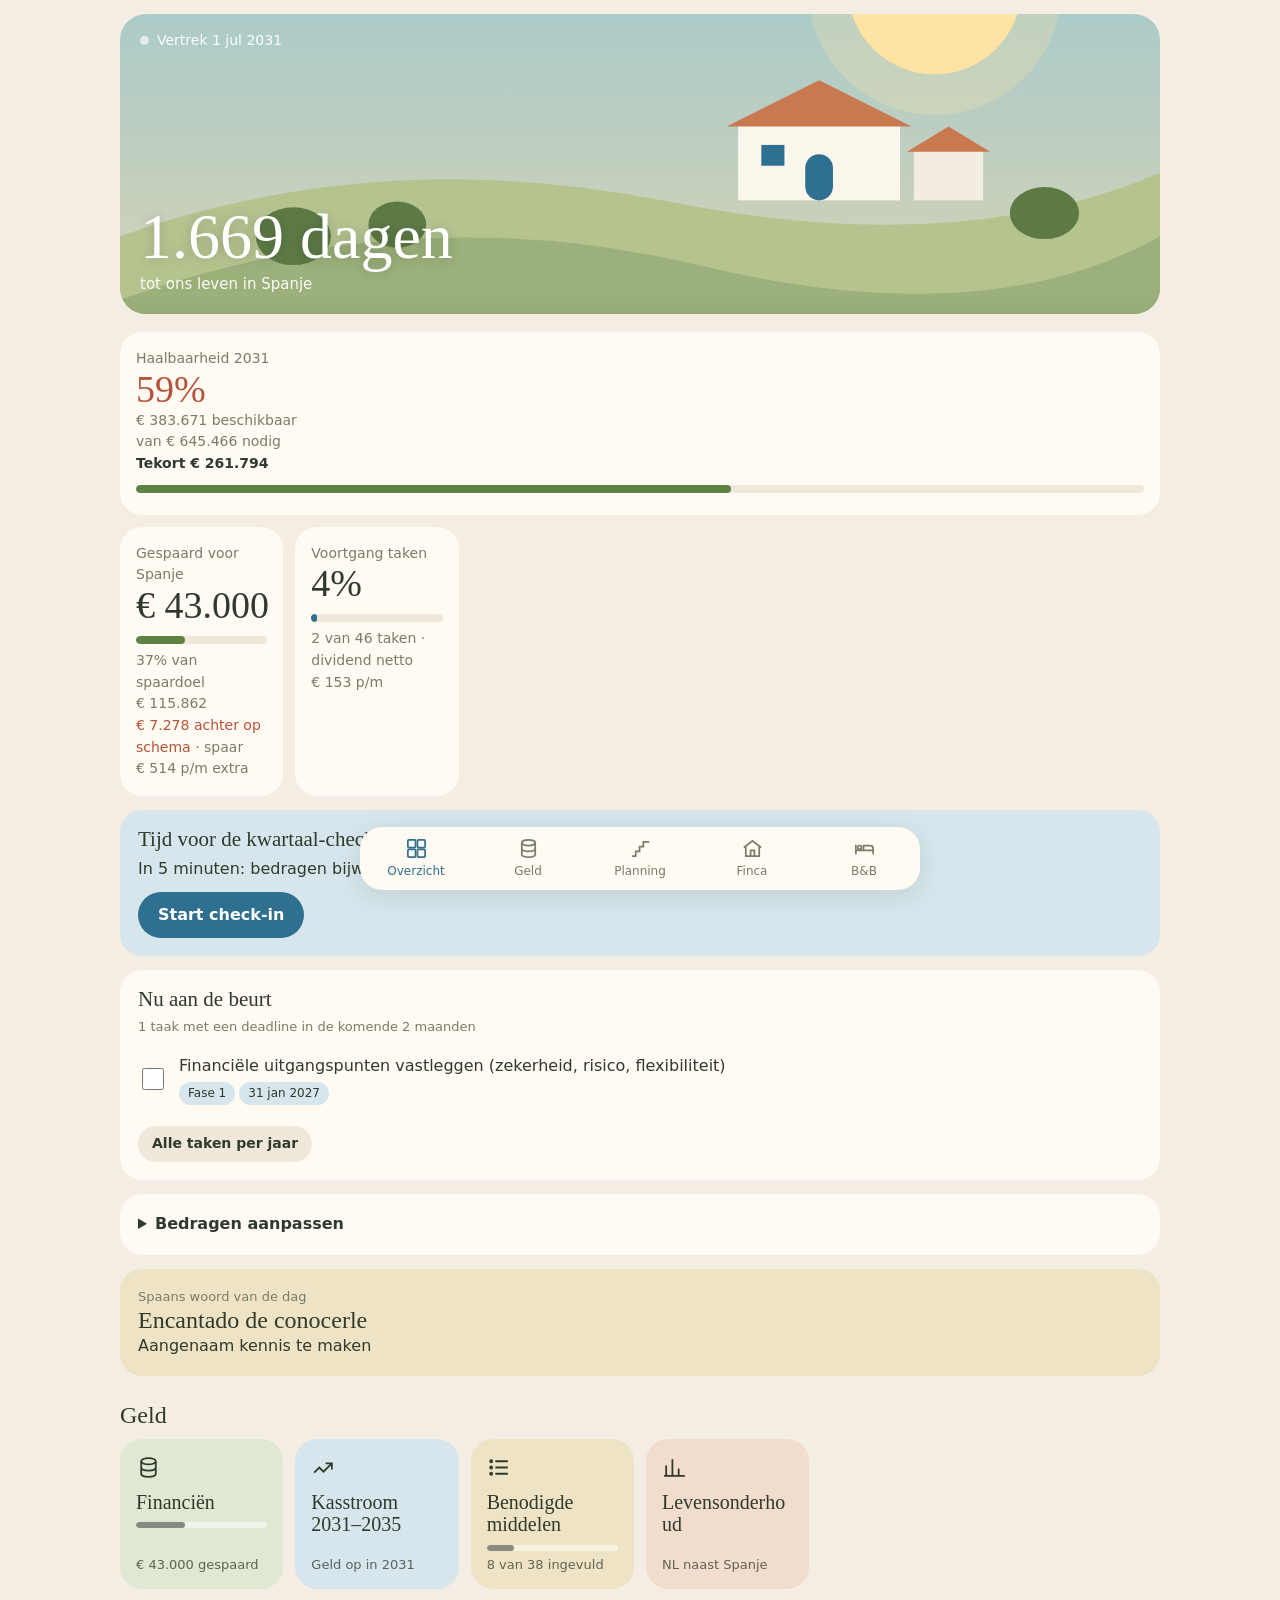
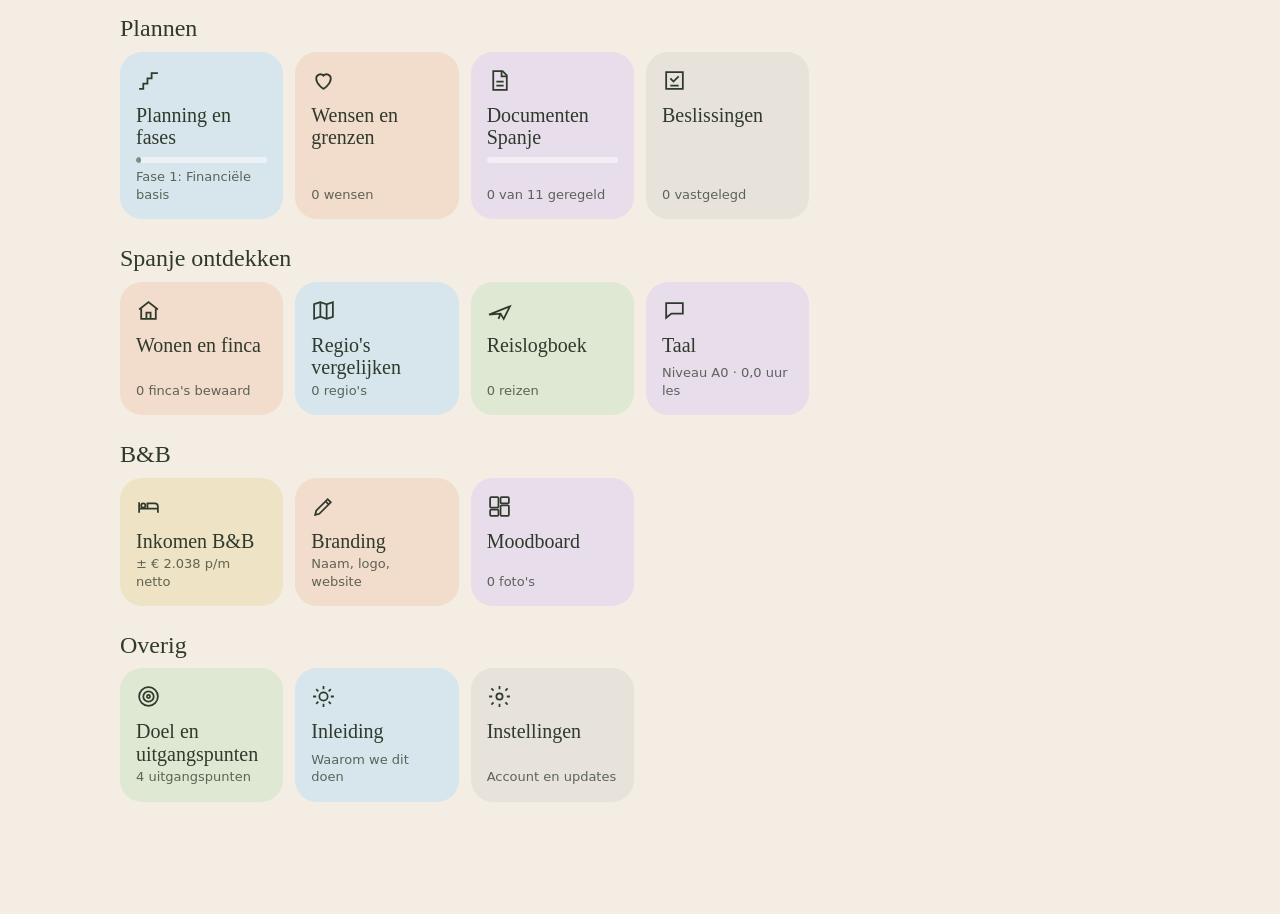
==== commit c3ecb253: "Spanje 2031 2.2: omgeving Dénia als eerste marktregio Co-Authored-By: Claude Opus 5.5 <noreply@anthr" ====
--- a/src/spanje.html
+++ b/src/spanje.html
@@ -157,15 +157,27 @@
 c1:'2028-01-31',c2:'2028-09-30',c3:'2029-03-31',c4:'2029-06-30',c5:'2030-06-30',c6:'2029-06-30',n5:'2029-02-28',n6:'2028-08-31',n7:'2028-09-30',n8:'2029-09-30',k1:'2028-12-31',k2:'2029-12-31',
 d1:'2030-06-30',d2:'2030-06-30',d3:'2030-12-31',d4:'2030-03-31',d5:'2030-09-30',d6:'2031-03-31',d7:'2031-05-31',n9:'2030-09-30',n10:'2030-07-31',k3:'2030-04-30',n11:'2031-03-31',
 e1:'2031-03-31',e2:'2031-07-31',e3:'2031-09-30',e4:'2030-04-30',e5:'2031-07-01',n12:'2031-06-24',n13:'2031-06-30',n14:'2031-12-31',n15:'2031-12-31'};
-const MARKT={streef:350000,min:270000,max:400000,datum:'november 2026',vb:[['Xàtiva','5 slpk, 370 m² huis, 11.769 m² grond',395000],['Ontinyent','470 m² huis, 14.400 m² grond, eigen put',370000],['Albaida','finca',375000],['Xàtiva','3 slpk, 190 m² huis, 5.000 m² grond',269950]],
- bron:[['Fincas in Ontinyent (thinkSPAIN)','https://www.thinkspain.com/property-for-sale/ontinyent/fincas-country-houses'],['Fincas aan de Costa Valencia (thinkSPAIN)','https://www.thinkspain.com/property-for-sale/costa-valencia/fincas-country-houses'],['Woningen in Xàtiva (thinkSPAIN)','https://www.thinkspain.com/property-for-sale/xativa']]};
-function marktCard(){const M=MARKT,f=+S.finca.prijs||0;return `<div class="card" style="background:var(--sea)"><h3>Marktprijs onder Valencia</h3><p class="sm" style="margin:2px 0 8px">Vall d'Albaida en La Costera (Ontinyent, Xàtiva, Albaida), ${M.datum}: finca met bewoonbaar huis en 0,5–1,5 ha grond.</p>
+const MARKTS={denia:{naam:'Omgeving Dénia',streef:450000,min:250000,max:750000,datum:'november 2026',gebied:'Binnenland rond Dénia (Pedreguer, Orba, Llíber, Benissa, Jalón): finca met bewoonbaar huis en grond voor casitas.',
+ vb:[['Orba','5 slpk, kleiner huis',199000],['Llíber','3 slpk',189000],['Dénia','224 m² huis, 2.309 m² grond, op te knappen',375000],['Pedreguer','410 m² huis, 4.703 m² grond, zwembad',740000]],
+ noot:'Gemiddelde vraagprijs van alle woningen: Orba ± € 459.000, Pedreguer ± € 692.000. Onder de € 250.000 vind je vooral kleine huisjes of te verbouwen fincas verder het binnenland in.',
+ bez:'Vakantiewoningen in Dénia zijn gemiddeld ±61% van de nachten geboekt, à ± € 140 per nacht. Een finca in het binnenland haalt minder; reken met ±35–50%.',
+ bron:[['Vakantieverhuur Dénia (AirDNA)','https://www.airdna.co/vacation-rental-data/app/es/alicante/denia/overview'],['Woningen in Orba (thinkSPAIN)','https://www.thinkspain.com/property-for-sale/orba'],['Woningen in Pedreguer (thinkSPAIN)','https://www.thinkspain.com/property-for-sale/pedreguer']]},
+ valencia:{naam:'Onder Valencia',streef:350000,min:270000,max:400000,datum:'november 2026',gebied:"Vall d'Albaida en La Costera (Ontinyent, Xàtiva, Albaida): finca met bewoonbaar huis en 0,5–1,5 ha grond.",
+ vb:[['Xàtiva','5 slpk, 370 m² huis, 11.769 m² grond',395000],['Ontinyent','470 m² huis, 14.400 m² grond, eigen put',370000],['Albaida','finca',375000],['Xàtiva','3 slpk, 190 m² huis, 5.000 m² grond',269950]],
+ noot:'Gemiddelde fincaprijs in Ontinyent: € 350.000.',
+ bez:'Plattelandsaccommodaties in de regio Valencia waren in 2025 gemiddeld maar 15% van de bedden bezet; reken met ±20–35%.',
+ bron:[['Fincas in Ontinyent (thinkSPAIN)','https://www.thinkspain.com/property-for-sale/ontinyent/fincas-country-houses'],['Fincas aan de Costa Valencia (thinkSPAIN)','https://www.thinkspain.com/property-for-sale/costa-valencia/fincas-country-houses'],['Plattelandstoerisme 2025 (Turisme CV)','https://www.turisme.gva.es/tcv/tcv2025/Rural_2025c.pdf']]}};
+const mKey=()=>MARKTS[S.marktRegio]?S.marktRegio:'denia';
+const MARKT=new Proxy({},{get:(o,k)=>MARKTS[mKey()][k]});
+function marktCard(){const M=MARKTS[mKey()],f=+S.finca.prijs||0,mx=maxFinca();return `<div class="card" style="background:var(--sea)"><h3>Marktprijs ${esc(M.naam)}</h3><div class="chips" style="margin-top:6px">${Object.entries(MARKTS).map(([k,m])=>`<button class="chip" data-act="marktregio" data-id="${k}" style="${mKey()===k?'background:var(--blue);color:#fff':'background:#ffffff80'}">${m.naam}</button>`).join('')}</div><p class="sm" style="margin:8px 0">${esc(M.gebied)} Prijzen ${M.datum}.</p>
   <div class="grid2" style="grid-template-columns:repeat(3,minmax(0,1fr));gap:8px"><div><div class="sm">Goedkoop</div><div class="res" style="font-size:19px">${E(M.min)}</div></div><div><div class="sm">Streefprijs</div><div class="res" style="font-size:21px">${E(M.streef)}</div></div><div><div class="sm">Duur</div><div class="res" style="font-size:19px">${E(M.max)}</div></div></div>
   <table style="margin-top:10px;font-size:14px"><tbody>${M.vb.map(v=>`<tr><td>${v[0]}<div class="sm">${v[1]}</div></td><td class="n">${E(v[2])}</td></tr>`).join('')}</tbody></table>
-  <p class="sm">Prijzen in de regio Valencia stegen het afgelopen jaar ±15%; voor 2026 wordt 4–7% verwacht. Vraagprijzen, er valt vaak nog iets af te onderhandelen.</p>
+  <p class="sm">${esc(M.noot)} ${esc(M.bez)}</p>
+  <p style="margin:8px 0">Jullie maximum nu (${SCN_L[scKey()]}): <b class="${mx>=M.streef?'ok':'warn'}">${mx>1000?E(mx):'past nog niet'}</b>${mx<M.streef&&mx>1000?` · ${E(M.streef-mx)} onder de streefprijs`:''}</p>
   <p class="sm">${M.bron.map(b=>`<a href="${b[1]}">${b[0]}</a>`).join('<br>')}</p>
   ${Math.round(f)!==M.streef?`<button class="btn" data-act="usemarkt">Gebruik ${E(M.streef)} als budget</button>`:'<span class="ok">Jullie budget staat op de streefprijs</span>'}</div>`}
-function migrate6(){if(S.mig6)return false;S.house.owManual=200000;S.inclHouse=true;S.hypo.use=true;S.hypo.maxPm=600;S.ownCash=70000;S.cf=Object.assign({ramp:[30,60,90,100,100],extra:0,dgKeep:0},S.cf||{});S.cf.dgAll=true;S.cf.dgKeep=0;S.mig6=1;return true}
+function migrate7(){if(S.mig7)return false;S.marktRegio='denia';if(+S.finca.prijs===350000)S.finca.prijs=450000;S.mig7=1;return true}
+function migrate6(){const m7=migrate7();if(S.mig6)return m7;S.house.owManual=200000;S.inclHouse=true;S.hypo.use=true;S.hypo.maxPm=600;S.ownCash=70000;S.cf=Object.assign({ramp:[30,60,90,100,100],extra:0,dgKeep:0},S.cf||{});S.cf.dgAll=true;S.cf.dgKeep=0;S.mig6=1;return true}
 function migrate5(){const m6=migrate6();if(S.mig5)return m6;if(S.mig5)return false;const h=S.hypo;if(+h.rente===3.5)h.rente=4;if(+h.jaren===20)h.jaren=25;if(h.maxPm==null)h.maxPm=550;S.mig5=1;return true}
 function migrate4(){const m5=migrate5();if(S.mig4)return m5||false;S.huisjes.aantal=0;S.mig4=1;return true}
 function migrate3(){const m4=migrate4();if(S.mig3)return m4;if(+S.finca.prijs===250000)S.finca.prijs=MARKT.streef;if(S.finca.infl==null||+S.finca.infl===2)S.finca.infl=4;S.mig3=1;return true}
@@ -507,7 +519,7 @@
   <div class="card"><p style="margin-top:0">Start rond <b>2027–2028</b>, liefst op locatie of thuis, niet online.</p><a href="https://www.super-prof.nl/s/spaans,Barneveld,52.14019010,5.58415090,1,1019317.html">Superprof: docenten in Barneveld</a><br><a href="https://preply.com/nl/online/spaans-docenten">Preply</a> <span class="sm">(vooral online)</span></div>${note('taal','Notities taal','')}${tileTasks('t8')}`},
 t9:()=>{const s=bnbSeason(),ct=costTot(),mx=Math.max(1,...s.m),inc=s.pm+divNet(),avg=S.comp.length?S.comp.reduce((a,c)=>a+(+c.prijs||0),0)/S.comp.length:0,hj2=S.huisjes,perUnit=S.bnb.kamers?s.omzet/S.bnb.kamers*(1-S.bnb.kost/100):0,payback=perUnit?(+hj2.kosten||0)/perUnit:0,tx=taxCalc();
   return `<h2>Inkomen B&amp;B</h2><div class="card"><h3>Basis</h3><p class="sm">Voorbeeldwaarden, pas ze aan.</p><div class="row">${num('bnb.kamers','Kamers / huisjes in totaal',S.bnb.kamers)}${num('bnb.kost','Kosten (% omzet)',S.bnb.kost)}</div></div>
-  <div class="card" style="background:var(--sand)"><h3>Wat haalt de markt?</h3><p style="margin:4px 0 0">Plattelandsaccommodaties in de regio Valencia waren in 2025 gemiddeld maar <b>15% van de bedden</b> bezet, met een gemiddeld verblijf van <b>2,8 nachten</b>. Goed gerunde, goed vindbare plekken halen meer, maar reken in het begin liever met 20–35% dan met 50%+.</p><p class="sm">Bron: <a href="https://www.turisme.gva.es/tcv/tcv2025/Rural_2025c.pdf">Turisme Comunitat Valenciana, alojamientos rurales 2025</a>. Jouw gemiddelde bezetting nu: <b>${Math.round(S.season.filter(x=>x.open).reduce((a,x)=>a+(+x.bez||0),0)/Math.max(1,S.season.filter(x=>x.open).length))}%</b> in de open maanden.</p></div>
+  <div class="card" style="background:var(--sand)"><h3>Wat haalt de markt?</h3><p style="margin:4px 0 0"><b>Omgeving Dénia:</b> vakantiewoningen zijn gemiddeld ±61% van de nachten geboekt, à ± € 140 per nacht. Een finca in het binnenland haalt minder: reken met <b>35–50%</b>.<br><b>Onder Valencia:</b> plattelandsaccommodaties waren in 2025 maar ±15% van de bedden bezet (gem. verblijf 2,8 nachten): reken met <b>20–35%</b>.</p><p class="sm">Bronnen: <a href="https://www.airdna.co/vacation-rental-data/app/es/alicante/denia/overview">AirDNA Dénia</a>, <a href="https://www.turisme.gva.es/tcv/tcv2025/Rural_2025c.pdf">Turisme Comunitat Valenciana 2025</a>. Jouw gemiddelde bezetting nu: <b>${Math.round(S.season.filter(x=>x.open).reduce((a,x)=>a+(+x.bez||0),0)/Math.max(1,S.season.filter(x=>x.open).length))}%</b> in de open maanden.</p></div>
   <div class="card"><h3>Seizoensplanner</h3><div class="mbars">${s.m.map((v,i)=>`<div class="${S.season[i].open?'':'off'}" style="height:${Math.max(2,v/mx*100)}%" title="${E(v)}"></div>`).join('')}</div><div class="mlab">${MND.map(m=>`<span>${m}</span>`).join('')}</div>
   <div class="scroll"><table style="margin-top:10px"><thead><tr><th>Maand</th><th>Open</th><th class="n">Prijs/nacht</th><th class="n">Bezetting %</th><th class="n">Omzet</th></tr></thead><tbody>${S.season.map((x,i)=>`<tr><td>${MND[i]}</td><td><input type="checkbox" data-bind="season.${i}.open" data-t="b" ${x.open?'checked':''}></td><td class="n"><input type="number" style="width:80px;text-align:right" data-bind="season.${i}.prijs" value="${x.prijs}"></td><td class="n"><input type="number" style="width:70px;text-align:right" data-bind="season.${i}.bez" value="${x.bez}"></td><td class="n">${E(s.m[i])}</td></tr>`).join('')}</tbody></table></div>
   <div class="grid2" style="margin-top:12px"><div><div class="lbl">Omzet per jaar</div><div class="res">${E(s.omzet)}</div></div><div><div class="lbl">Netto p/m + dividend (vóór belasting)</div><div class="res">${E(inc)}</div><div class="sm">${E(s.pm)} B&B + ${E(divNet())} dividend${ct.m?` · lasten ${E(ct.m)}: <span class="${inc>=ct.m?'ok':'warn'}">${inc>=ct.m?'gedekt':E(ct.m-inc)+' tekort'}</span>`:''}</div></div></div></div>
@@ -538,7 +550,7 @@
   <div class="row" style="margin-top:12px"><div class="f"><label>Categorie</label><select id="mdC">${cats.map(c=>`<option ${f===c?'selected':''}>${c}</option>`).join('')}</select></div><button class="btn" style="flex:0 0 auto" data-act="addmood">Foto's toevoegen</button></div>
   ${list.length?`<div class="mood">${list.map(m=>`<figure><img data-img="${m.img}" alt=""><figcaption><span>${esc(m.label||m.cat)}</span><button class="btn sm ghost" style="min-height:28px;padding:0 8px" data-act="delmood" data-id="${m.id}" aria-label="Verwijder">✕</button></figcaption></figure>`).join('')}</div>`:'<p class="lbl">Nog geen foto\'s. Voeg inspiratie toe voor de inrichting, het logo en de sfeer.</p>'}`},
 t15:()=>{const ds=isApp()&&(()=>{try{return Android.deviceSecure()}catch(e){return false}})();return `<h2>Instellingen</h2><div class="card"><h3>Account</h3>${SB.hid?`<p>Ingelogd als <b>${esc(SB.email)}</b><br><span class="sm">Laatst ${syncText()}</span><br><span class="sm">Huishouden: ${SB.members.map(m=>esc(m.name||'Lid')).join(' · ')}${VAULT.on?' · versleuteld':''}</span></p><button class="btn ghost" data-act="sync">Nu synchroniseren</button> ${VAULT.key||!VAULT.on?'<button class="btn ghost" data-act="stuiver">Bedragen uit Stuiver halen</button>':''} <button class="btn ghost" data-act="logout">Uitloggen</button>`:`<p class="lbl">Je gebruikt de app zonder account; gegevens staan alleen op dit apparaat.</p><button class="btn" data-act="toauth">Inloggen met Stuiver-account</button>`}</div>
-  ${isApp()?`<div class="card"><h3>Beveiliging</h3><p class="sm">Vergrendel de app als je hem opent of na een minuut op de achtergrond. Schermafbeeldingen worden dan ook geblokkeerd.</p><div class="chips">${[['off','Uit'],['device','Vingerafdruk / telefoonslot'],['pin','Eigen pincode']].map(([m,l])=>`<button class="chip" data-act="setlock" data-id="${m}" style="${LOCK.mode===m?'background:var(--blue);color:#fff;border-color:var(--blue)':''}">${l}</button>`).join('')}</div>${LOCK.mode!=='off'?`<p class="sm" style="margin:12px 0 0">Vergrendelen na</p><div class="chips">${[[0,'Direct'],[60,'1 minuut'],[300,'5 minuten'],[900,'15 minuten']].map(([v,l])=>`<button class="chip" data-act="locktime" data-id="${v}" style="${(LOCK.timeout??60)===v?'background:var(--blue);color:#fff':''}">${l}</button>`).join('')}</div>`:''}${!ds?'<p class="sm">Vingerafdruk werkt alleen als je telefoon zelf een schermvergrendeling heeft.</p>':''}</div>
+  ${isApp()?`<div class="card"><h3>Beveiliging</h3><p class="sm">Vergrendel de app als je hem opent of na een tijdje op de achtergrond.</p><div class="chips">${[['off','Uit'],['device','Vingerafdruk / telefoonslot'],['pin','Eigen pincode']].map(([m,l])=>`<button class="chip" data-act="setlock" data-id="${m}" style="${LOCK.mode===m?'background:var(--blue);color:#fff;border-color:var(--blue)':''}">${l}</button>`).join('')}</div>${LOCK.mode!=='off'?`<p class="sm" style="margin:12px 0 0">Vergrendelen na</p><div class="chips">${[[0,'Direct'],[60,'1 minuut'],[300,'5 minuten'],[900,'15 minuten']].map(([v,l])=>`<button class="chip" data-act="locktime" data-id="${v}" style="${(LOCK.timeout??60)===v?'background:var(--blue);color:#fff':''}">${l}</button>`).join('')}</div>`:''}<label style="display:flex;gap:10px;align-items:center;margin-top:12px"><input type="checkbox" data-act2="shots" ${LOCK.block?'checked':''}> Schermafbeeldingen blokkeren</label>${!ds?'<p class="sm">Vingerafdruk werkt alleen als je telefoon zelf een schermvergrendeling heeft.</p>':''}</div>
   <div class="card"><h3>Meldingen</h3><label style="display:flex;gap:10px;align-items:center"><input type="checkbox" data-act2="remind" ${localStorage.getItem('sp-remind')!=='0'?'checked':''}> Elke maand op de 25e een herinnering om de bedragen bij te werken</label><p class="sm">Je krijgt ook een melding de dag vóór een deadline en bij elke mijlpaal.</p><button class="btn ghost" data-act="notif">Meldingen toestaan</button></div>`:''}
   <div class="card"><h3>Back-up</h3><p class="sm">Een bestand met al je gegevens (zonder foto's). Handig om te bewaren of om terug te zetten.</p><button class="btn ghost" data-act="export">Back-up maken</button> <button class="btn ghost" data-act="import">Back-up terugzetten</button></div>
   <div class="card"><h3>App</h3><p>Versie ${APP_VN}${isApp()?'':' (webversie)'}</p>${isApp()?`<button class="btn ghost" data-act="checkupd">Zoeken naar updates</button>`:'<p class="sm">De Android-app vind je op <a href="https://github.com/thijsgame18-ui/spanje2031/raw/main/Spanje2031.apk">github.com/thijsgame18-ui/spanje2031</a>.</p>'}</div>`},
@@ -651,13 +663,13 @@
   L.innerHTML=`<div class="lockbox"><h2>Pincode</h2><div class="pins">${Array.from({length:LOCK.len||4},(_,i)=>`<i class="${i<pinBuf.length?'on':''}"></i>`).join('')}</div><div class="err">${esc(msg||'')}</div><div class="pad">${[1,2,3,4,5,6,7,8,9,'',0,'⌫'].map(k=>k===''?'<span></span>':`<button data-act="pin" data-id="${k}" aria-label="${k==='⌫'?'Wissen':k}">${k}</button>`).join('')}</div><button class="btn sm ghost" style="margin-top:16px" data-act="pinforgot">Pincode vergeten?</button></div>`}
 function pinKey(k){if(k==='⌫'){pinBuf=pinBuf.slice(0,-1);renderLock();return}const n=LOCK.len||4;if(pinBuf.length>=n)return;pinBuf+=k;
   if(pinBuf.length===n){let ok=false;try{ok=Android.hash(pinBuf,LOCK.salt)===LOCK.hash}catch(e){}pinBuf='';if(ok){unlock();return}pinFails++;if(pinFails>=10){LOCK={mode:'off',timeout:60};saveLock();unlock();doLogout();return}renderLock('Onjuiste pincode'+(pinFails>=5?` (nog ${10-pinFails} pogingen)`:''));return}renderLock()}
-window.onDeviceAuth=ok=>{if(lockSetup==='device'){lockSetup=null;if(ok){LOCK.mode='device';saveLock();try{Android.setSecure(true)}catch(e){}toast('Vergrendeling staat aan');render()}else toast('Niet gelukt');return}if(ok)unlock();else renderLock('Niet ontgrendeld, probeer opnieuw.')};
+window.onDeviceAuth=ok=>{if(lockSetup==='device'){lockSetup=null;if(ok){LOCK.mode='device';saveLock();toast('Vergrendeling staat aan');render()}else toast('Niet gelukt');return}if(ok)unlock();else renderLock('Niet ontgrendeld, probeer opnieuw.')};
 window.appPause=()=>{lastHidden=Date.now()};
-function setLock(m){if(m==='off'){LOCK.mode='off';saveLock();try{Android.setSecure(false)}catch(e){}render();toast('Vergrendeling uit');return}
+function setLock(m){if(m==='off'){LOCK.mode='off';saveLock();render();toast('Vergrendeling uit');return}
   if(m==='device'){let ok=false;try{ok=Android.deviceSecure()}catch(e){}if(!ok){toast('Stel eerst een schermvergrendeling in op je telefoon');return}lockSetup='device';try{Android.deviceAuth()}catch(e){lockSetup=null}return}
   openSheet(`<h3>Pincode instellen</h3><div class="f" style="margin-top:10px"><label>Kies een pincode (4–6 cijfers)</label><input type="password" inputmode="numeric" id="pn1" maxlength="6"></div><div class="f" style="margin-top:10px"><label>Herhaal</label><input type="password" inputmode="numeric" id="pn2" maxlength="6"></div><div class="err" id="pnErr"></div><div class="actions"><button class="btn ghost" data-act="close">Annuleren</button><button class="btn" data-act="savepin">Opslaan</button></div>`)}
 function savePin(){const a=val('pn1'),b=val('pn2');if(!/^\d{4,6}$/.test(a)){$('pnErr').textContent='Gebruik 4 tot 6 cijfers.';return}if(a!==b){$('pnErr').textContent='De pincodes zijn niet gelijk.';return}
-  LOCK.salt=Android.randomSalt();LOCK.hash=Android.hash(a,LOCK.salt);LOCK.len=a.length;LOCK.mode='pin';saveLock();try{Android.setSecure(true)}catch(e){}closeSheet();render();toast('Pincode ingesteld')}
+  LOCK.salt=Android.randomSalt();LOCK.hash=Android.hash(a,LOCK.salt);LOCK.len=a.length;LOCK.mode='pin';saveLock();closeSheet();render();toast('Pincode ingesteld')}
 
 /* ---------- maandherinnering ---------- */
 function scheduleMonthly(){if(!isApp()||!Android.schedule)return;let on=true;try{on=localStorage.getItem('sp-remind')!=='0'}catch(e){}
@@ -721,7 +733,7 @@
 saveplan:id=>{const it=S.plan.items.find(x=>x.id===id);it.label=val('plL');it.w=+val('plW')||it.w;it.h=+val('plH')||it.h;closeSheet();save();render()},
 delplan:id=>{S.plan.items=S.plan.items.filter(x=>x.id!==id);closeSheet();save();render()},
 moodf:id=>{S.moodF=id;saveLocal();render()},addmood:()=>{const cat=val('mdC');pickPhotos(true,ids=>{ids.forEach(img=>S.mood.push({id:'m'+uid(),img,cat,label:''}));save();render()})},
-setlock:setLock,usemarkt:()=>{S.finca.prijs=MARKT.streef;save();render();toast('Finca-budget: '+E(MARKT.streef))},setscen:k=>{S.scen=S.scen||{};S.scen.cur=k;save();render();toast('Rekenen met scenario '+SCN_L[k])},
+setlock:setLock,marktregio:k=>{S.marktRegio=k;save();render()},usemarkt:()=>{S.finca.prijs=MARKT.streef;save();render();toast('Finca-budget: '+E(MARKT.streef))},setscen:k=>{S.scen=S.scen||{};S.scen.cur=k;save();render();toast('Rekenen met scenario '+SCN_L[k])},
 houseplan:k=>{S.house.plan=k;save();render()},
 addwish:t=>{const x=(t||val('wsT')).trim();if(!x)return toast('Vul een wens of grens in');S.wishes.push({id:'w'+uid(),t:x,type:t?'must':val('wsK')||'must',who:t?'':val('wsW')});save();render()},
 delwish:id=>{S.wishes=S.wishes.filter(w=>w.id!==id);save();render()},
@@ -760,6 +772,7 @@
   if(v===null&&t.dataset.bind.startsWith('costs.'))delete r.o[r.k];else r.o[r.k]=v;return true}
 document.addEventListener('change',e=>{const t=e.target;
   if(t.dataset.task){setDone(t.dataset.task,t.checked);save();render();return}
+  if(t.dataset.act2==='shots'){LOCK.block=t.checked;saveLock();try{Android.setSecure(t.checked)}catch(e){}toast(t.checked?'Schermafbeeldingen geblokkeerd':'Schermafbeeldingen toegestaan');return}
   if(t.dataset.act2==='remind'){try{localStorage.setItem('sp-remind',t.checked?'1':'0')}catch(e){}scheduleMonthly();toast(t.checked?'Herinnering staat aan':'Herinnering uit');return}
   if(t.dataset.bind){if(t.dataset.bind.startsWith('derisk.')||t.dataset.bind.startsWith('scen.'))setTimeout(scheduleExtra,0);if(t.dataset.bind.startsWith('regw.')){S.regw=S.regw||{}}if(t.dataset.bind.startsWith('scen.')){const k=t.dataset.bind.split('.')[1];S.scen=S.scen||{cur:'normaal'};S.scen[k]=Object.assign({},SCEN_DEF[k],S.scen[k]||{})}if(t.dataset.bind.startsWith('derisk.'))S.derisk=Object.assign({on:false,start:2029,pct:25,rente:2},S.derisk||{});if(t.dataset.bind.startsWith('cf.'))S.cf=Object.assign({ramp:[30,60,90,100,100],extra:0,dgKeep:0},S.cf||{});if(t.dataset.bind.startsWith('col.v.')){const k=t.dataset.bind.split('.')[2];S.col.v[k]=S.col.v[k]||{}}
     if(bindVal(t)){save();if(!t.dataset.norr)render()}}});
@@ -774,7 +787,7 @@
 document.addEventListener('pointerup',()=>{if(!drag)return;const d=drag;drag=null;if(d.moved)save();else editPlan(d.it.id)});
 function svgPt(svg,e){const p=svg.createSVGPoint();p.x=e.clientX;p.y=e.clientY;return p.matrixTransform(svg.getScreenCTM().inverse())}
 addEventListener('hashchange',render);
-if(migrate())saveLocal();lockNow();render();initSB().catch(()=>render());setTimeout(checkUpdate,4000);scheduleDeadlines();scheduleMonthly();scheduleExtra();if(isApp()&&LOCK.mode!=='off'){try{Android.setSecure(true)}catch(e){}}
+if(migrate())saveLocal();lockNow();render();initSB().catch(()=>render());setTimeout(checkUpdate,4000);scheduleDeadlines();scheduleMonthly();scheduleExtra();if(isApp()){try{Android.setSecure(!!LOCK.block)}catch(e){}}
 if(isApp()&&!localStorage.getItem('sp-notifasked')){try{Android.requestNotifPermission();localStorage.setItem('sp-notifasked','1')}catch(e){}}
 </script>
 </body>
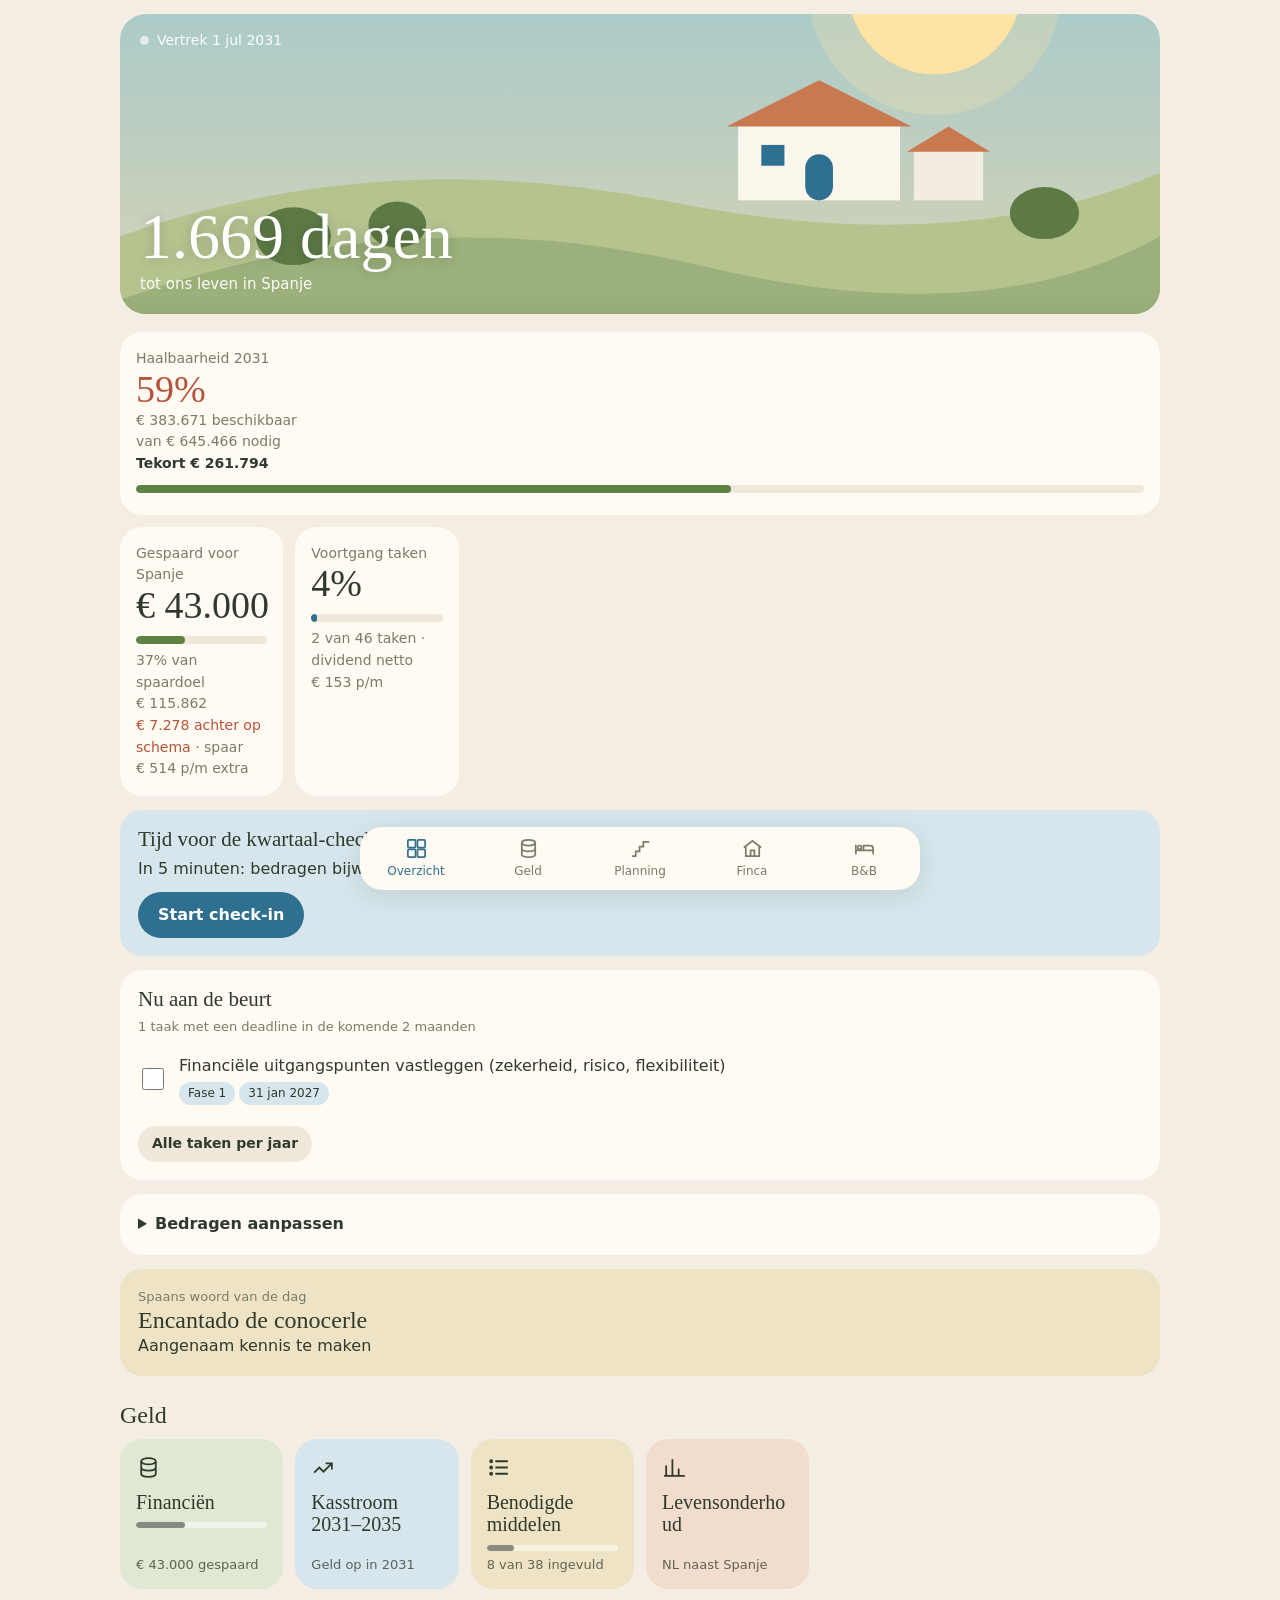
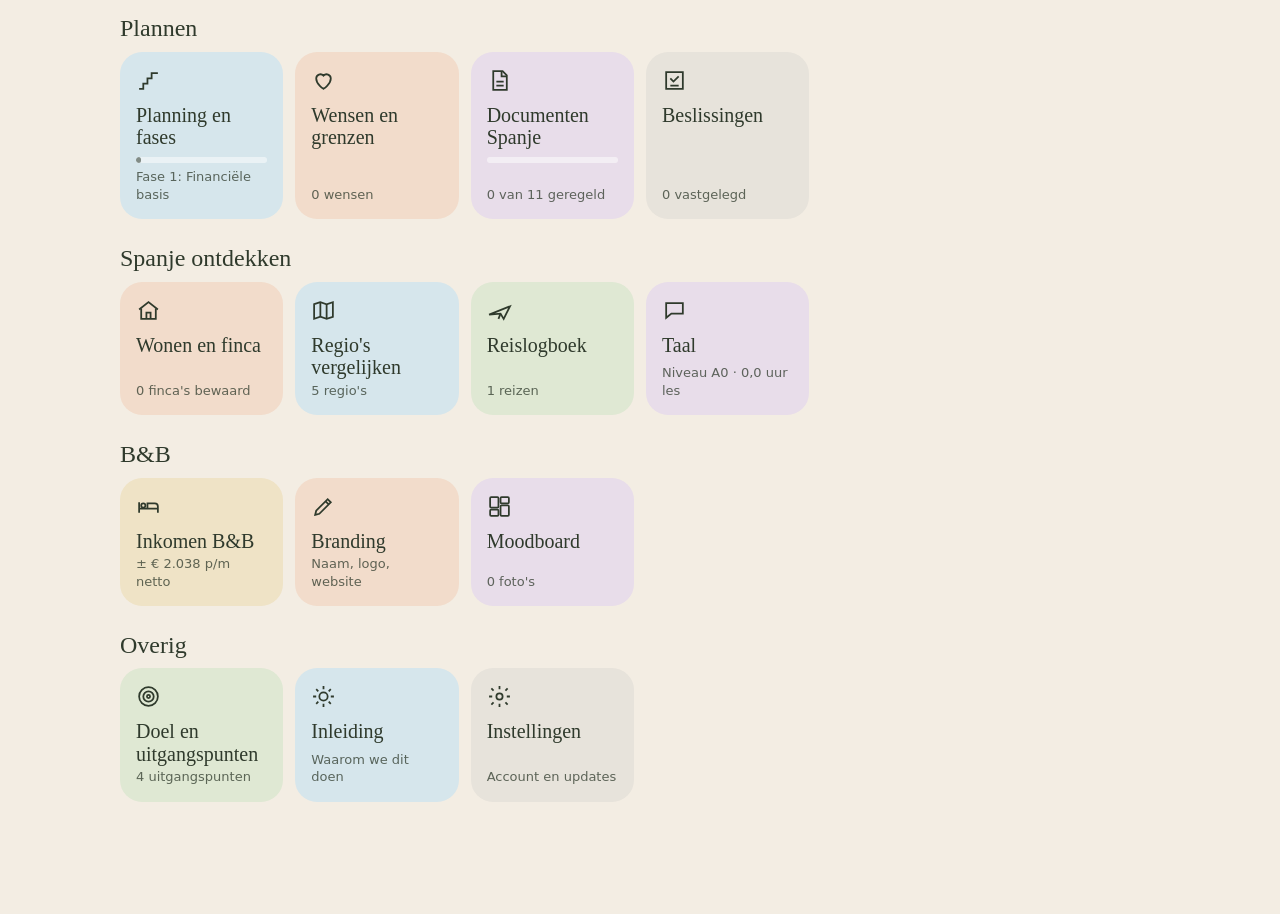
==== commit f6b92080: "Spanje 2031 2.3: zones Valencia–Alicante en geplande oriëntatiereis Co-Authored-By: Claude Opus 5.5 " ====
--- a/src/spanje.html
+++ b/src/spanje.html
@@ -176,7 +176,16 @@
   <p style="margin:8px 0">Jullie maximum nu (${SCN_L[scKey()]}): <b class="${mx>=M.streef?'ok':'warn'}">${mx>1000?E(mx):'past nog niet'}</b>${mx<M.streef&&mx>1000?` · ${E(M.streef-mx)} onder de streefprijs`:''}</p>
   <p class="sm">${M.bron.map(b=>`<a href="${b[1]}">${b[0]}</a>`).join('<br>')}</p>
   ${Math.round(f)!==M.streef?`<button class="btn" data-act="usemarkt">Gebruik ${E(M.streef)} als budget</button>`:'<span class="ok">Jullie budget staat op de streefprijs</span>'}</div>`}
-function migrate7(){if(S.mig7)return false;S.marktRegio='denia';if(+S.finca.prijs===350000)S.finca.prijs=450000;S.mig7=1;return true}
+const ZONES=[['Zone 1 · Kust Dénia–Jávea–Calp–Altea',{klimaat:5,prijs:1,toer:5,vlieg:4,voorz:5},'Duurst (gem. ± € 528.000 in Dénia), meeste toeristen, strengste vergunningen. Valt buiten budget, tenzij een kant-en-klare finca met vergunning.'],
+['Zone 2 · Binnenland Marina Alta (Orba, Jalón, Llíber, Benissa)',{klimaat:5,prijs:3,toer:4,vlieg:4,voorz:3},'20–30 min van de kust, fincas ± € 190.000–460.000. Beste mix van gasten en prijs; vergunning per gemeente checken.'],
+['Zone 3 · Achter Gandia (Planes, Beniarrés, Vall de Gallinera)',{klimaat:4,prijs:4,toer:3,vlieg:3,voorz:3},'Goedkoopste rond Gandia, echt Spaans, ± 30 min van het strand.'],
+['Zone 4 · Ontinyent, Xàtiva, Albaida',{klimaat:3,prijs:4,toer:2,vlieg:4,voorz:4},'Grote fincas, gem. ± € 350.000, dicht bij vliegveld Valencia; weinig toeristen.'],
+['Zone 5 · Alcoy en Cocentaina',{klimaat:3,prijs:3,toer:3,vlieg:3,voorz:4},'Bergen, wandelen en fietsen; actieve gasten.']];
+function migrate8(){if(S.mig8)return false;ZONES.forEach(([n,sc,note])=>{if(!S.regions.some(r=>r.naam===n))S.regions.push({id:'r'+uid(),naam:n,s:Object.assign({},sc),note,wish:{}})});
+ S.regw=Object.assign({},S.regw||{},{toer:2});
+ if(!S.trips.some(t=>t.plan))S.trips.push({id:'t'+uid(),plan:1,regio:'Oriëntatiereis Marina Alta (gepland)',van:'',tot:'',cijfer:'',fotos:[],note:'Dag 1: vliegen op Alicante, naar Altea en Calp: de kust zien zoals gasten hem zien. Dag 2: Jalón-vallei (Jalón, Alcalalí, Llíber), Orba en het binnenland van Benissa: fincas en makelaars. Dag 3: Dénia, Jávea en de Montgó; middag Pedreguer, Ondara en Gata. Dag 4: Vall de Pop, Vall de Laguar en Vall d\'Ebo, daarna Vall de Gallinera, Planes en Beniarrés ter vergelijking. Dag 5: Gandia, terugvliegen vanaf Valencia. Onderweg: bij elk ayuntamiento vragen naar het informe de compatibilidad voor toeristische verhuur, en met B&B-eigenaren praten. Kom ook een keer in de winter terug.'});
+ S.mig8=1;return true}
+function migrate7(){const m8=migrate8();if(S.mig7)return m8;S.marktRegio='denia';if(+S.finca.prijs===350000)S.finca.prijs=450000;S.mig7=1;return true}
 function migrate6(){const m7=migrate7();if(S.mig6)return m7;S.house.owManual=200000;S.inclHouse=true;S.hypo.use=true;S.hypo.maxPm=600;S.ownCash=70000;S.cf=Object.assign({ramp:[30,60,90,100,100],extra:0,dgKeep:0},S.cf||{});S.cf.dgAll=true;S.cf.dgKeep=0;S.mig6=1;return true}
 function migrate5(){const m6=migrate6();if(S.mig5)return m6;if(S.mig5)return false;const h=S.hypo;if(+h.rente===3.5)h.rente=4;if(+h.jaren===20)h.jaren=25;if(h.maxPm==null)h.maxPm=550;S.mig5=1;return true}
 function migrate4(){const m5=migrate5();if(S.mig4)return m5||false;S.huisjes.aantal=0;S.mig4=1;return true}
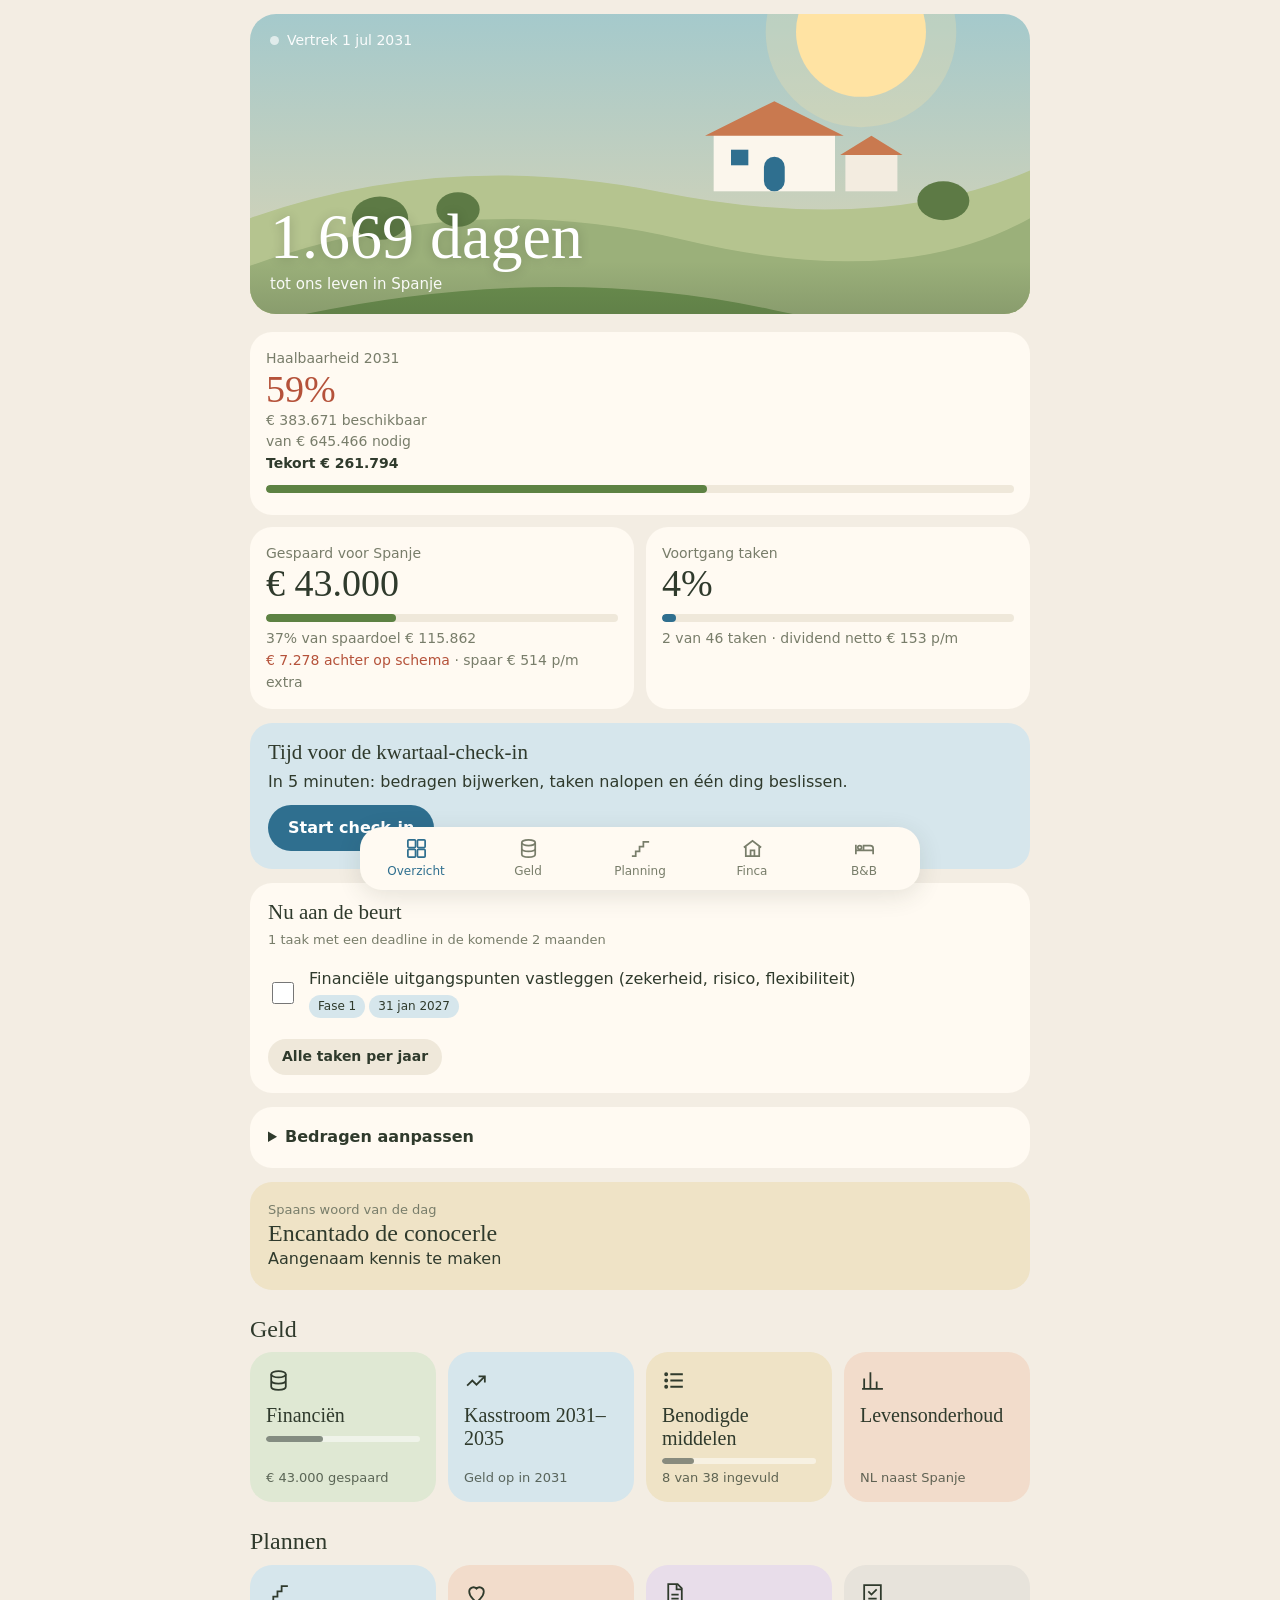
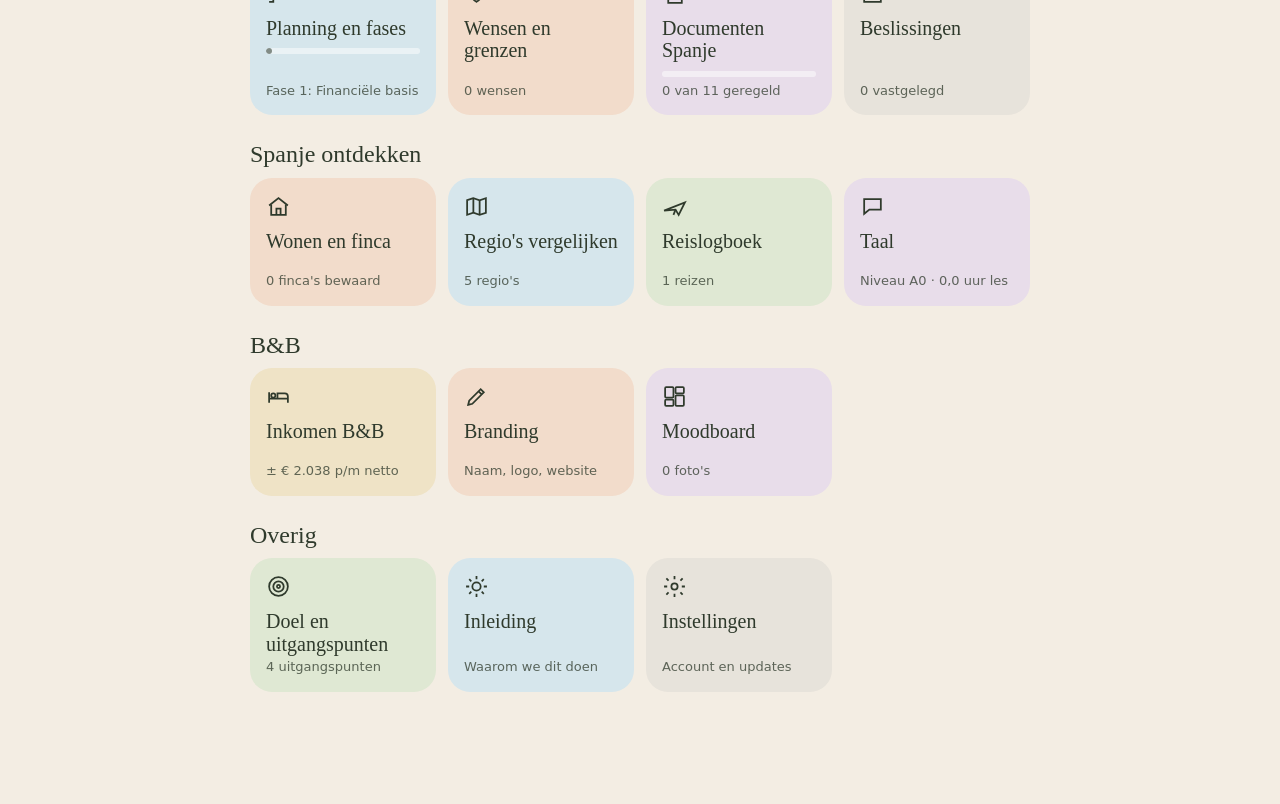
==== commit bf3a21e6: "Spanje 2031 2.4: webversie (smallere kolom op desktop, beginscherm-meta) Co-Authored-By: Claude Opus" ====
--- a/src/spanje.html
+++ b/src/spanje.html
@@ -2,6 +2,7 @@
 <html lang="nl">
 <head>
 <meta charset="utf-8">
+<meta name="theme-color" content="#f3ede3"><meta name="apple-mobile-web-app-capable" content="yes"><meta name="mobile-web-app-capable" content="yes"><meta name="apple-mobile-web-app-title" content="Spanje 2031">
 <meta name="viewport" content="width=device-width,initial-scale=1,viewport-fit=cover">
 <meta name="theme-color" content="#1446a0">
 <title>Spanje 2031</title>
@@ -16,11 +17,11 @@
 body{margin:0;background:var(--bg);color:var(--ink);font:16px/1.55 Figtree,system-ui,sans-serif;overflow-x:clip;padding-bottom:calc(96px + env(safe-area-inset-bottom))}
 h1,h2,h3{font-family:var(--disp);font-weight:400;line-height:1.1;text-wrap:balance;margin:0}
 h1{font-size:clamp(30px,6vw,44px)}h2{font-size:clamp(28px,4.6vw,34px)}h3{font-size:21px}
-.band{padding:16px max(4vw,14px)}.wrap{max-width:1040px;margin:0 auto}
+.band{padding:16px max(4vw,14px)}.wrap{max-width:780px;margin:0 auto}
 a{color:var(--bl)}
 /* hero: landschapskaart met de finca */
 .hero{padding:calc(14px + env(safe-area-inset-top)) max(4vw,14px) 0}
-.scene{position:relative;border-radius:26px;overflow:hidden;min-height:250px;color:#fff;max-width:1040px;margin:0 auto}
+.scene{position:relative;border-radius:26px;overflow:hidden;min-height:250px;color:#fff;max-width:780px;margin:0 auto}
 .scene svg{position:absolute;inset:0;width:100%;height:100%}
 .scene .tx{position:absolute;left:20px;right:20px;bottom:18px}
 .scene .kick{display:flex;align-items:center;gap:8px;font-size:14px;opacity:.95;position:absolute;left:20px;top:16px}
@@ -33,6 +34,7 @@
 .dot{width:9px;height:9px;border-radius:50%;background:#ffffffaa;flex:none}.top .dot{background:var(--line)}.dot.ok{background:#8fd18b}.dot.err{background:#ff9c84}
 /* kerncijfers */
 .kpis{display:grid;grid-template-columns:repeat(auto-fit,minmax(min(100%,150px),1fr));gap:12px;margin-top:2px}
+.kpis{grid-template-columns:repeat(2,1fr)}
 .kpi{background:var(--card);border-radius:22px;padding:16px}
 button.kpi{font:inherit;color:inherit;text-align:left;cursor:pointer;width:100%;border:0}
 .kpi.main{grid-column:1/-1}
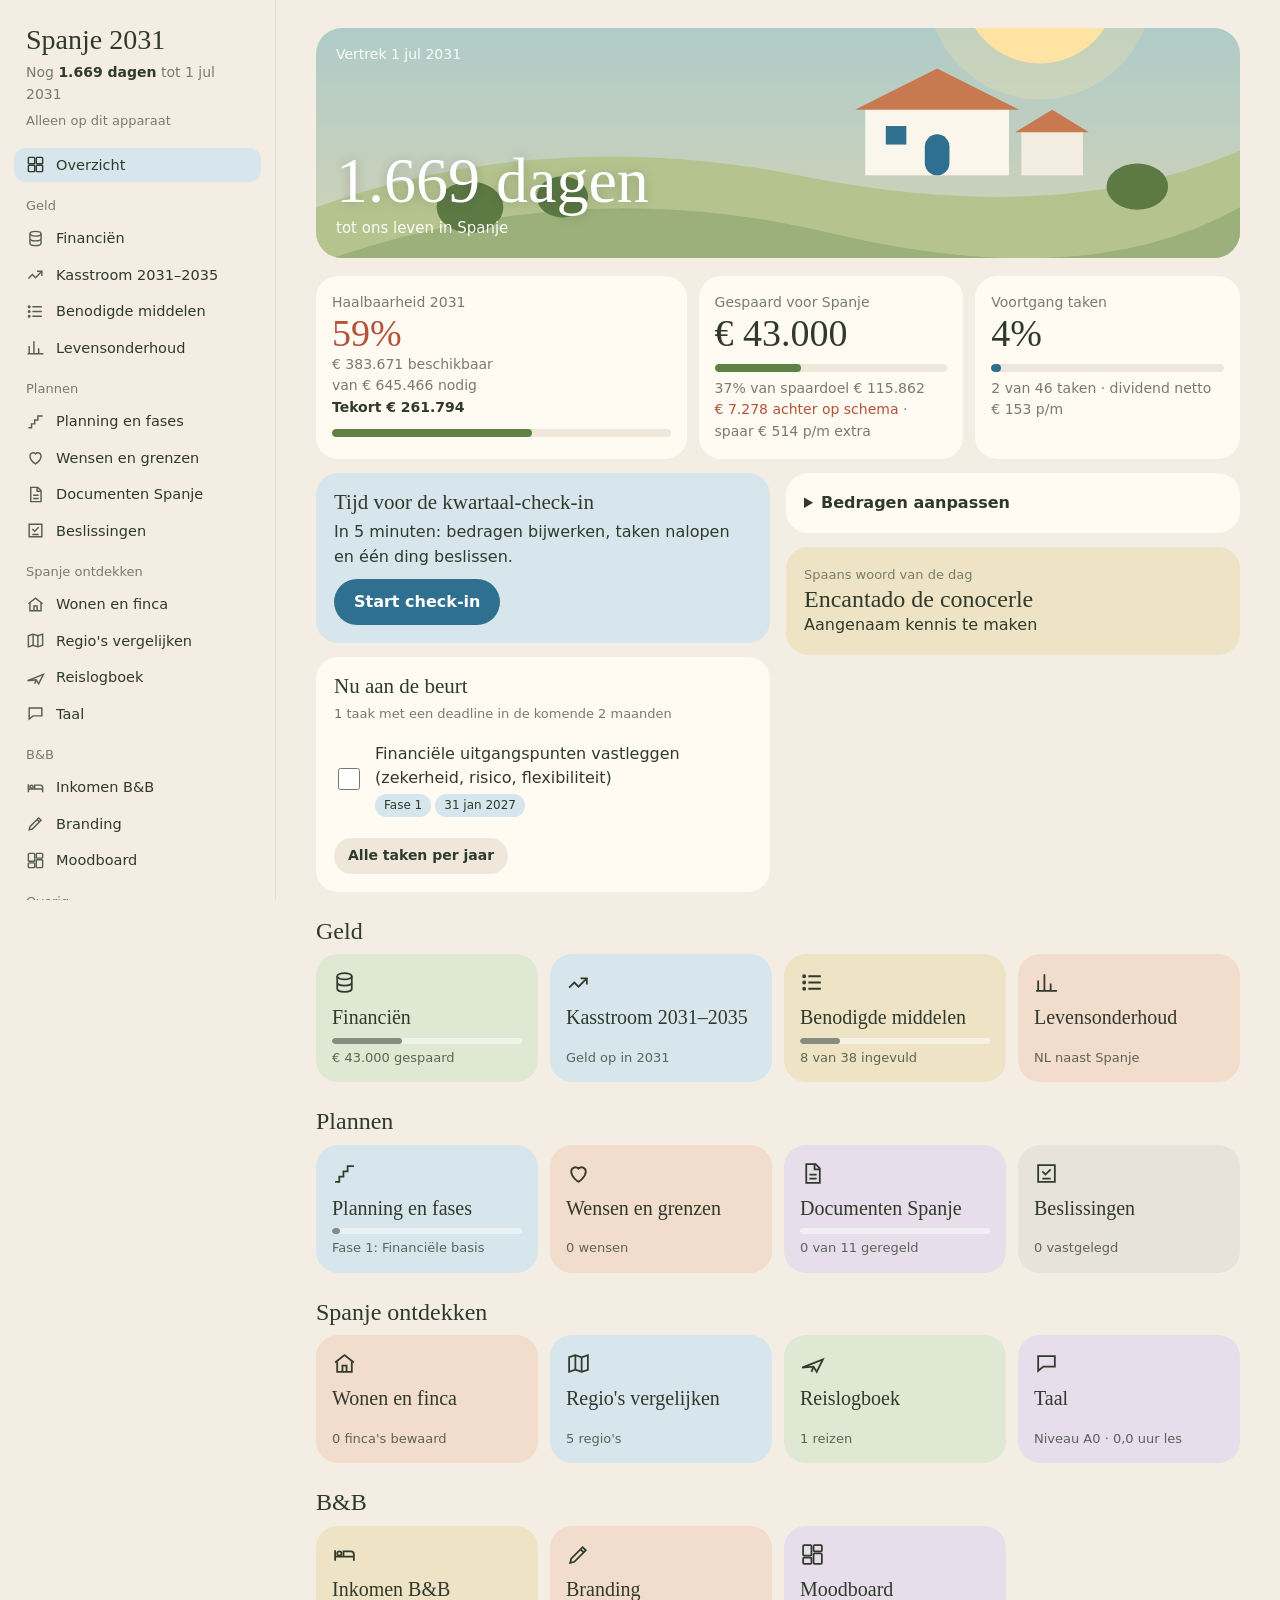
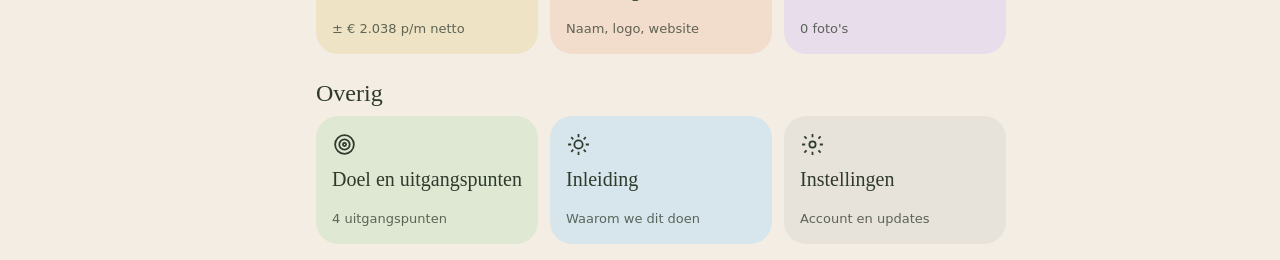
==== commit 445ce5be: "Spanje 2031 2.5: computerindeling voor de webversie (zijbalk, brede kolommen, dialogen in het midden" ====
--- a/src/spanje.html
+++ b/src/spanje.html
@@ -104,6 +104,32 @@
 .pad{display:grid;grid-template-columns:repeat(3,1fr);gap:12px;margin-top:10px}.pad button{all:unset;cursor:pointer;height:62px;border-radius:50%;background:var(--tint);font:600 24px Figtree,sans-serif;text-align:center;line-height:62px;color:var(--ink)}
 #viewer{position:fixed;inset:0;z-index:40;background:#000e;display:none;align-items:center;justify-content:center}#viewer.on{display:flex}#viewer img{max-width:100%;max-height:100%;object-fit:contain}#viewer .vb{all:unset;position:absolute;cursor:pointer;color:#fff;background:#0007;border-radius:50%;width:46px;height:46px;display:grid;place-items:center;font-size:22px}#viewer .vc{position:absolute;bottom:calc(16px + env(safe-area-inset-bottom));left:0;right:0;text-align:center;color:#fff;font-size:14px}
 @media(min-width:700px){.scene{min-height:300px}}
+/* computer (webversie): zijbalk met alle onderdelen, brede inhoud, dialogen in het midden */
+.hcols{display:block}
+body.desk{padding-bottom:0}
+.dk{display:grid;grid-template-columns:276px minmax(0,1fr);min-height:100vh}
+.side{position:sticky;top:0;height:100vh;overflow:auto;padding:26px 14px 22px;border-right:1px solid var(--line);display:flex;flex-direction:column;gap:2px;scrollbar-width:thin}
+.side .brand{font:400 28px/1 var(--disp);padding:0 12px}
+.side .cd{padding:6px 12px 0;color:var(--muted);font-size:14px}.side .cd b{color:var(--ink);font-weight:700}
+.side .st{display:flex;gap:8px;align-items:center;padding:4px 12px 14px;font-size:13px;color:var(--muted)}.side .st .dot{background:var(--line)}
+.side h4{margin:12px 12px 3px;font-size:13px;font-weight:500;color:var(--muted)}
+.sl{all:unset;box-sizing:border-box;cursor:pointer;display:flex;align-items:center;gap:11px;padding:6px 12px;border-radius:12px;font-size:14.5px;font-weight:500}
+.sl svg{width:19px;height:19px;stroke:currentColor;fill:none;stroke-width:1.8;flex:none;opacity:.8}
+.sl i{width:9px;height:9px;border-radius:50%;flex:none;margin-left:auto}
+.sl:hover{background:var(--tint)}.sl.on{background:var(--sea);color:var(--ink)}.sl.on svg{opacity:1}
+.dmain{min-width:0}
+.desk .wrap,.desk .scene{max-width:1180px}
+.desk .band,.desk .hero,.desk .top{padding-left:40px;padding-right:40px}
+.desk .hero{padding-top:28px}.desk .scene{min-height:230px}
+.desk .top{padding-top:26px;padding-bottom:0;position:static}.desk .top b{font-size:40px}
+.desk .kpis{grid-template-columns:1.4fr 1fr 1fr}.desk .kpi.main{grid-column:auto}
+.desk .hcols{columns:2 420px;column-gap:16px;margin-top:2px}.desk .hcols{margin-top:14px}.desk .hcols>*{break-inside:avoid;display:block;margin:0 0 14px}
+.desk .tiles{grid-template-columns:repeat(4,1fr)}
+.desk .cols{columns:2 440px;column-gap:16px}.desk .cols>*{break-inside:avoid}.desk .cols>.card:first-child,.desk .cols>h2+.card{margin-top:0}
+.desk #sheetBg{align-items:center}.desk #sheet{border-radius:26px;max-width:620px;padding:26px 24px 22px}.desk #sheet:before{display:none}
+.desk #toast{bottom:28px;left:calc(50% + 138px)}
+.desk .tile{transition:filter .15s}.desk .tile:hover{filter:brightness(.96)}.desk .kpi:hover{filter:brightness(.985)}
+.desk .btn:hover{filter:brightness(1.07)}.desk .chip:hover{filter:brightness(.95)}
 @media(prefers-reduced-motion:reduce){.tile:active,.btn:active{transform:none}}
 </style>
 </head>
@@ -462,15 +488,21 @@
   <div class="kpi"><div class="lbl">Gespaard voor Spanje</div><div class="v">${E(tot)}</div>${bar(pct(tot,goalT()))}<div class="lbl">${pct(tot,goalT())}% van spaardoel ${E(goalT())}<br>${(()=>{const pc=pace();return `<span style="color:${pc.diff>=0?'var(--ok)':'var(--bad)'}">${E(Math.abs(pc.diff))} ${pc.diff>=0?'voor':'achter'} op schema</span>${pc.goalExtra?` · spaar ${E(pc.goalExtra)} p/m extra`:''}`})()}</div></div>
   <div class="kpi"><div class="lbl">Voortgang taken</div><div class="v">${allP()}%</div>${bar(allP(),'b')}<div class="lbl">${tasks().length-open.length} van ${tasks().length} taken${late.length?` · <span class="warn">${late.length} te laat</span>`:''} · dividend netto ${E(divNet())} p/m</div></div></div>
   ${S.celebrate?`<div class="card celebrate"><b style="font:400 20px var(--disp)">${S.celebrate===goalT()?'Spaardoel gehaald!':E(S.celebrate)+' gespaard!'}</b><div>Weer een stap dichter bij de finca.</div><button class="btn sm ghost" style="margin-top:8px;border-color:#2a1d0055;color:#2a1d00" data-act="clearcele">Mooi!</button></div>`:''}
-  ${ckCard()}${nowCard(open)}
+  <div class="hcols">${ckCard()}${nowCard(open)}
   <details class="card" id="qe" ${qOpen?'open':''}><summary style="cursor:pointer;font-weight:700">Bedragen aanpassen</summary>${moneyForm()}</details>
-  <div class="card word"><div class="sm">Spaans woord van de dag</div><div style="font:400 24px var(--disp)">${esc(w[0])}</div><div>${esc(w[1])}</div></div>
+  <div class="card word"><div class="sm">Spaans woord van de dag</div><div style="font:400 24px var(--disp)">${esc(w[0])}</div><div>${esc(w[1])}</div></div></div>
   ${GROUPS.map(([g,ids])=>`<div class="grp"><h3>${g}</h3></div><div class="tiles">${ids.map(tile).join('')}</div>`).join('')}
   
   </div></main>`}
 const NAV=[['','Overzicht','<rect x="3" y="3" width="8" height="8" rx="1"/><rect x="13" y="3" width="8" height="8" rx="1"/><rect x="3" y="13" width="8" height="8" rx="1"/><rect x="13" y="13" width="8" height="8" rx="1"/>'],['t4','Geld',null],['t3','Planning',null],['t7','Finca',null],['t9','B&B',null]];
 const nav=id=>`<nav class="nav">${NAV.map(([k,l,ic])=>`<button data-go="${k}" class="${id===k?'on':''}" aria-label="${l}"><svg viewBox="0 0 24 24" aria-hidden="true">${ic||ICON[k]}</svg>${l}</button>`).join('')}</nav>`;
-function page(id){const name=TILES.find(t=>t[0]===id)[1];return `${updBar()}<div class="top"><button class="btn" data-go="" aria-label="Terug">←</button><b>${name}</b><span class="dot" id="sync"></span></div><main class="band"><div class="wrap">${V[id]()}</div></main>`}
+const COLV=['t3','t8','t15','t18','t2','t6'];
+function page(id){const name=TILES.find(t=>t[0]===id)[1],dk=isDesk();return `${updBar()}<div class="top">${dk?'':'<button class="btn" data-go="" aria-label="Terug">←</button>'}<b>${name}</b>${dk?'':'<span class="dot" id="sync"></span>'}</div><main class="band"><div class="wrap${dk&&COLV.includes(id)?' cols':''}">${V[id]()}</div></main>`}
+const isDesk=()=>!isApp()&&matchMedia('(min-width:1000px)').matches;
+function side(id){const tc={};try{tasks().forEach(t=>{if(!isDone(t.id)&&S.tmeta[t.id]&&S.tmeta[t.id].due&&S.tmeta[t.id].due<today())tc[t.tile]=1})}catch(e){}
+  const ln=(k,l,ic)=>`<button class="sl${id===k?' on':''}" data-go="${k}"><svg viewBox="0 0 24 24" aria-hidden="true">${ic}</svg>${esc(l)}${tc[k]?'<i style="background:var(--bad)" title="Taak te laat"></i>':''}</button>`;
+  return `<aside class="side"><div class="brand">Spanje 2031</div><div class="cd">Nog <b>${daysLeft().toLocaleString('nl-NL')} dagen</b> tot ${fmtD(S.vertrek)}</div>${SB.hid?`<div class="st"><span class="dot" id="sync"></span><span id="synct">${syncText()}</span></div>`:'<div class="st">Alleen op dit apparaat</div>'}
+  ${ln('','Overzicht',NAV[0][2])}${GROUPS.map(([g,ids])=>`<h4>${g}</h4>${ids.map(k=>ln(k,TILES.find(t=>t[0]===k)[1],ICON[k])).join('')}`).join('')}</aside>`}
 function lineChart(){const pts=S.hist.slice().sort((a,b)=>a.d<b.d?-1:1);return `<div class="fig" id="chart" data-chart="1"></div><div class="sm">Geel = jullie stand · blauw gestippeld = planlijn naar ${E(goalT())}</div>`}
 function drawChart(){const el=$('chart');if(!el)return;const W=el.clientWidth,H=el.clientHeight;const pts=S.hist.slice().sort((a,b)=>a.d<b.d?-1:1);if(!pts.length){el.innerHTML='';return}
   const t0=new Date(pts[0].d).getTime(),t1=vertrek().getTime(),max=Math.max(goalT(),...pts.map(p=>p.t))*1.08;const pl=46,pb=22,pr=10,pt=10;
@@ -767,8 +799,10 @@
 /* ---------- render + events ---------- */
 const app=$('app');let lastView=null;
 function render(){if(!$('app'))return;if(SB.c&&!SB.uid&&!localStorage.getItem('sp-local')&&window.supabase){showAuth();return}
-  const id=location.hash.slice(1),y=id===lastView?window.scrollY:0;app.innerHTML=(V[id]?page(id):home())+nav(V[id]?id:'');lastView=id;window.scrollTo(0,y);setSync(SB.state);drawChart();loadImgs()}
-addEventListener('resize',()=>drawChart());
+  const id=location.hash.slice(1),y=id===lastView?window.scrollY:0;const dk=isDesk();document.body.classList.toggle('desk',dk);
+  if(dk){const c=(V[id]?page(id):home()).replace(/<span class="dot" id="sync"><\/span>/g,'').replace(/id="synct"/g,'');app.innerHTML=`<div class="dk">${side(id)}<div class="dmain">${c}</div></div>`}
+  else app.innerHTML=(V[id]?page(id):home())+nav(V[id]?id:'');lastView=id;window.scrollTo(0,y);setSync(SB.state);drawChart();loadImgs()}
+let wasDesk=null;addEventListener('resize',()=>{const d=isDesk();if(wasDesk!==null&&d!==wasDesk)render();wasDesk=d;drawChart()});
 app.addEventListener('toggle',e=>{if(e.target.id==='qe')qOpen=e.target.open},true);
 let VW={ids:[],i:0};
 function openViewer(im){const box=im.closest('.photos,.mood');VW.ids=[...box.querySelectorAll('img[data-img]')].map(x=>x.dataset.img);VW.i=Math.max(0,VW.ids.indexOf(im.dataset.img));$('viewer').classList.add('on');drawViewer()}
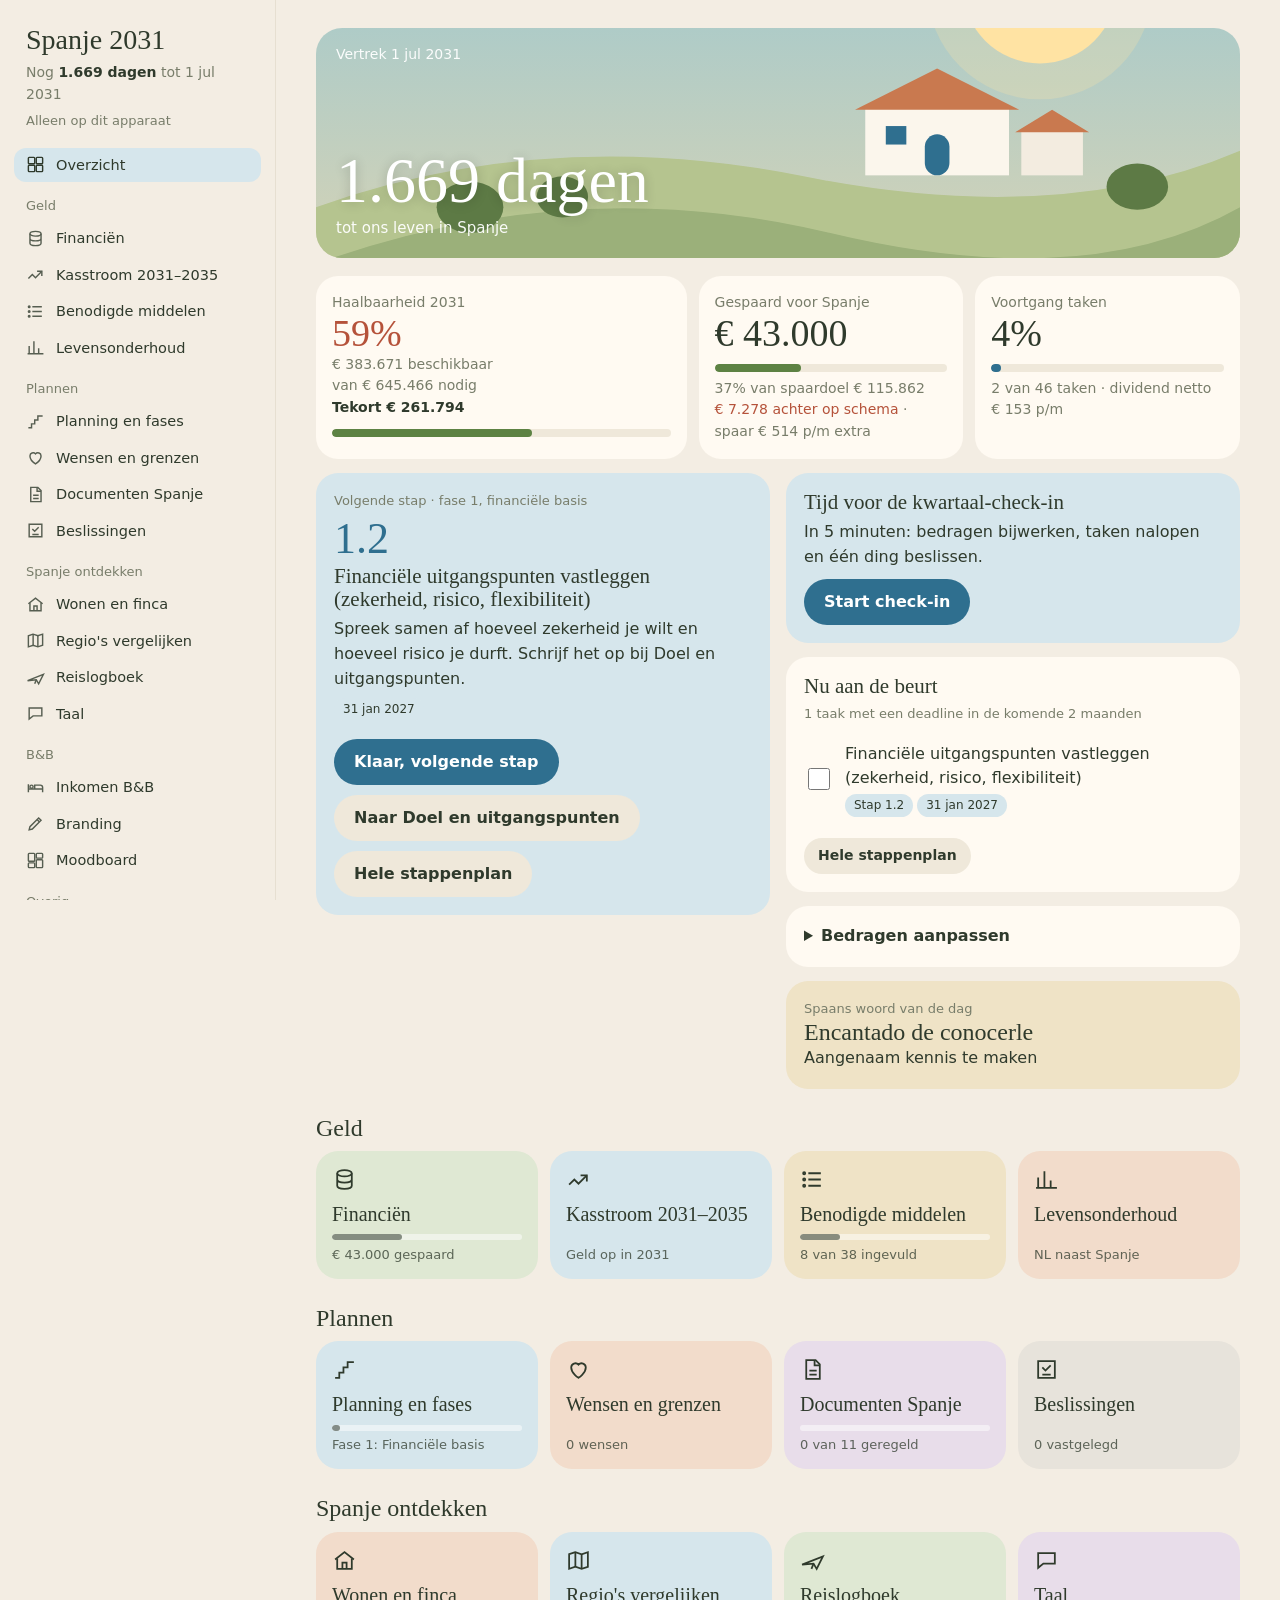
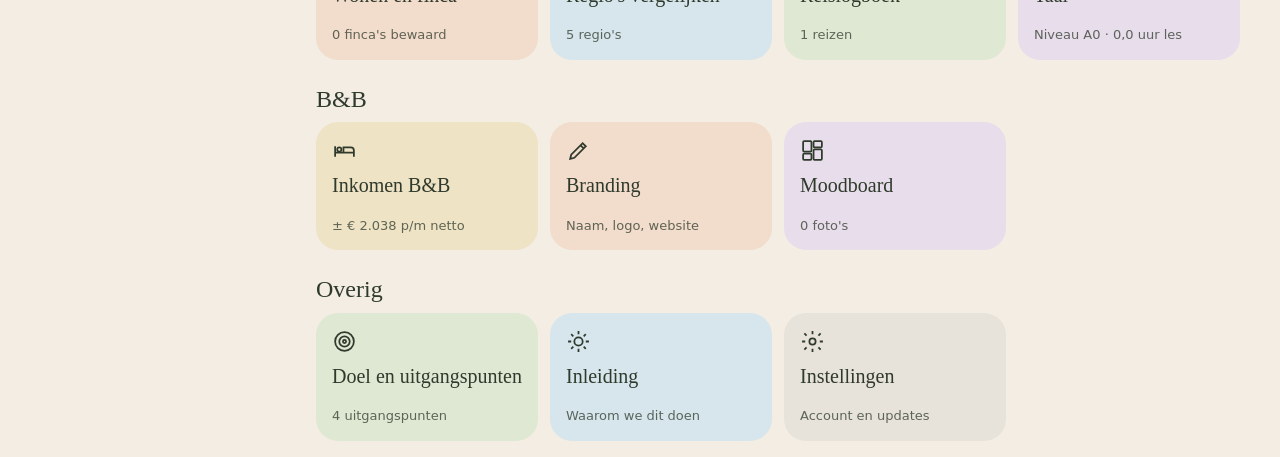
==== commit cd45126e: "Spanje 2031 2.6: stappenplan per fase met genummerde stappen en volgende-stapkaart Co-Authored-By: C" ====
--- a/src/spanje.html
+++ b/src/spanje.html
@@ -104,6 +104,15 @@
 .pad{display:grid;grid-template-columns:repeat(3,1fr);gap:12px;margin-top:10px}.pad button{all:unset;cursor:pointer;height:62px;border-radius:50%;background:var(--tint);font:600 24px Figtree,sans-serif;text-align:center;line-height:62px;color:var(--ink)}
 #viewer{position:fixed;inset:0;z-index:40;background:#000e;display:none;align-items:center;justify-content:center}#viewer.on{display:flex}#viewer img{max-width:100%;max-height:100%;object-fit:contain}#viewer .vb{all:unset;position:absolute;cursor:pointer;color:#fff;background:#0007;border-radius:50%;width:46px;height:46px;display:grid;place-items:center;font-size:22px}#viewer .vc{position:absolute;bottom:calc(16px + env(safe-area-inset-bottom));left:0;right:0;text-align:center;color:#fff;font-size:14px}
 @media(min-width:700px){.scene{min-height:300px}}
+/* stappenplan */
+.step{background:var(--sea)}.stepno{font:400 44px/1 var(--disp);color:var(--bl);margin:6px 0 4px;font-variant-numeric:lining-nums}
+details.fase>summary{list-style:none;cursor:pointer;display:flex;gap:14px;align-items:center}details.fase>summary::-webkit-details-marker{display:none}
+.fn{width:38px;height:38px;border-radius:50%;background:var(--tint);display:grid;place-items:center;font:400 20px var(--disp);flex:none}
+details.fase[open] .fn{background:var(--blue);color:#fff}
+ol.steps{list-style:none;padding:0;margin:4px 0 0}ol.steps li{display:flex;gap:10px;align-items:flex-start;padding:10px 6px;border-bottom:1px solid var(--line);border-radius:12px}ol.steps li:last-child{border-bottom:0}
+ol.steps .no{font:400 17px/24px var(--disp);color:var(--muted);width:36px;flex:none;font-variant-numeric:lining-nums}ol.steps input{margin-top:1px}
+ol.steps li.now{background:var(--sea);border-bottom-color:transparent}ol.steps li.now .no{color:var(--bl)}
+ol.steps li.done .tt>span{text-decoration:line-through;color:var(--muted)}
 /* computer (webversie): zijbalk met alle onderdelen, brede inhoud, dialogen in het midden */
 .hcols{display:block}
 body.desk{padding-bottom:0}
@@ -172,18 +181,18 @@
 const TASKS=[
 ['a1','Huidige financiële situatie in kaart brengen',1,'t4'],['a2','Spaardoelen per jaar richting 2031 vastleggen',1,'t4'],['a3','Gewenste financiële buffer bij vertrek bepalen',1,'t5'],['a4','Kosten emigratie en eerste periode inschatten',1,'t5'],['a5','Financiële uitgangspunten vastleggen (zekerheid, risico, flexibiliteit)',1,'t2'],['a6','Kostentabel invullen',1,'t5'],
 ['b1','Fase 2 t/m 5 verder uitwerken',2,'t3'],['b2','Mogelijke regio\'s verkennen',2,'t10'],['b3','Eerste oriëntatiereis naar Spanje',2,'t11'],['b4','Naam voor de B&B bedenken',2,'t6'],['b5','Realistisch B&B-inkomen doorrekenen',2,'t9'],
-['c1','Spaanse les starten (2027–2028), op locatie of thuis',3,'t8'],['c2','Regio\'s vergelijken en shortlist maken',3,'t10'],['c3','Langer verblijf in favoriete regio',3,'t11'],['c4','Logo laten ontwerpen',3,'t6'],['c5','Website opzetten (WordPress / n8n)',3,'t6'],['c6','Hypotheekmogelijkheden in Spanje uitzoeken',3,'t7'],
+['c1','Spaanse les starten (2027–2028), op locatie of thuis',3,'t8'],['c2','Regio\'s vergelijken en shortlist maken',3,'t10'],['c3','Langer verblijf in favoriete regio',3,'t11'],['c4','Logo laten ontwerpen',3,'t6'],['c5','Website opzetten (WordPress / n8n)',4,'t6'],['c6','Hypotheekmogelijkheden in Spanje uitzoeken',3,'t7'],
 ['d1','Finca kiezen: bestaand huisje + ruimte voor extra huisjes',4,'t7'],['d2','Hypotheek of financiering regelen',4,'t7'],['d3','Huis in Nederland verkopen',4,'t7'],['d4','NIE-nummers aanvragen',4,'t12'],['d5','Documenten laten vertalen',4,'t12'],['d6','Verhuisbedrijf regelen',4,'t5'],['d7','Spaanse zorgverzekering regelen',4,'t12'],
-['e2','Inschrijven bij de gemeente (padrón)',5,'t12'],['e3','Residencia aanvragen',5,'t12'],['e4','Spaanse bankrekening openen',5,'t12'],['e5','Verhuizen naar Spanje!',5,'t3'],
+['e2','Inschrijven bij de gemeente (padrón)',5,'t12'],['e3','Residencia aanvragen',5,'t12'],['e4','Spaanse bankrekening openen',4,'t12'],['e5','Verhuizen naar Spanje!',5,'t3'],
 ['n1','Documenten scannen en veilig bewaren (paspoorten, aktes, diploma\'s, rijbewijs)',1,'t12'],['n2','AOW-gat en pensioen laten doorrekenen (SVB en werkgever)',1,'t4'],
 ['n3','Facebookgroepen van Nederlanders in favoriete regio\'s volgen',2,'t10'],['n4','Plan B voor inkomen in de eerste jaren uitwerken (werk op afstand, verhuur)',2,'t9'],
 ['n5','Proefperiode in de winter: 1–3 maanden in het laagseizoen',3,'t11'],['n6','B&B-ervaring opdoen (meewerken via Workaway of cursus gastvrijheid)',3,'t9'],['n7','Per regio uitzoeken of je een toeristische vergunning kunt krijgen',3,'t10'],['n8','Gestor en advocaat kiezen via aanbevelingen',3,'t12'],
 ['k1','Beslismoment: regio kiezen',3,'t16'],['k2','Beslismoment: haalbaarheid minstens 80%? Anders vertrek opschuiven',3,'t16'],
 ['n9','Belastingadvies emigratie (183 dagen, Modelo 720, DeGiro)',4,'t4'],['n10','Laatste check AOW, pensioen en vergunningen bij een adviseur',4,'t12'],['k3','Beslismoment: finca kopen, ja of nee',4,'t16'],['n11','Kinderen: school kiezen en inschrijven (als dat speelt)',4,'t12'],
 ['n12','Uitschrijven bij de gemeente in Nederland',5,'t12'],['n13','Nederlandse zorgverzekering laten stoppen op de dag dat de Spaanse ingaat',5,'t12'],['n14','AOW vrijwillig bijverzekeren bij de SVB (binnen 1 jaar na vertrek)',5,'t4'],['n15','Spaanse belastingdienst informeren over fiscale woonplaats',5,'t12']];
-const DUE={a3:'2027-03-31',a4:'2027-03-31',a5:'2027-01-31',a6:'2027-06-30',n1:'2027-03-31',n2:'2027-06-30',b1:'2027-06-30',b2:'2027-09-30',b3:'2027-10-31',b4:'2028-06-30',b5:'2027-12-31',n3:'2027-06-30',n4:'2027-12-31',
-c1:'2028-01-31',c2:'2028-09-30',c3:'2029-03-31',c4:'2029-06-30',c5:'2030-06-30',c6:'2029-06-30',n5:'2029-02-28',n6:'2028-08-31',n7:'2028-09-30',n8:'2029-09-30',k1:'2028-12-31',k2:'2029-12-31',
-d1:'2030-06-30',d2:'2030-06-30',d3:'2030-12-31',d4:'2030-03-31',d5:'2030-09-30',d6:'2031-03-31',d7:'2031-05-31',n9:'2030-09-30',n10:'2030-07-31',k3:'2030-04-30',n11:'2031-03-31',
+const DUE={a1:'2026-12-31',a2:'2027-01-31',a3:'2027-03-31',a4:'2027-03-31',a5:'2027-01-31',a6:'2027-06-30',n1:'2027-03-31',n2:'2027-06-30',b1:'2027-06-30',b2:'2027-09-30',b3:'2027-10-31',b4:'2028-06-30',b5:'2027-12-31',n3:'2027-06-30',n4:'2027-12-31',
+c1:'2028-01-31',c2:'2028-09-30',c3:'2029-03-31',c4:'2029-06-30',c5:'2031-03-31',c6:'2029-06-30',n5:'2029-02-28',n6:'2028-08-31',n7:'2028-09-30',n8:'2029-09-30',k1:'2028-12-31',k2:'2029-12-31',
+d1:'2030-05-15',d2:'2030-06-30',d3:'2030-12-31',d4:'2030-03-31',d5:'2030-09-30',d6:'2031-03-31',d7:'2031-05-31',n9:'2030-09-30',n10:'2030-05-31',k3:'2030-06-15',n11:'2031-03-31',
 e1:'2031-03-31',e2:'2031-07-31',e3:'2031-09-30',e4:'2030-04-30',e5:'2031-07-01',n12:'2031-06-24',n13:'2031-06-30',n14:'2031-12-31',n15:'2031-12-31'};
 const MARKTS={denia:{naam:'Omgeving Dénia',streef:450000,min:250000,max:750000,datum:'november 2026',gebied:'Binnenland rond Dénia (Pedreguer, Orba, Llíber, Benissa, Jalón): finca met bewoonbaar huis en grond voor casitas.',
  vb:[['Orba','5 slpk, kleiner huis',199000],['Llíber','3 slpk',189000],['Dénia','224 m² huis, 2.309 m² grond, op te knappen',375000],['Pedreguer','410 m² huis, 4.703 m² grond, zwembad',740000]],
@@ -209,7 +218,8 @@
 ['Zone 3 · Achter Gandia (Planes, Beniarrés, Vall de Gallinera)',{klimaat:4,prijs:4,toer:3,vlieg:3,voorz:3},'Goedkoopste rond Gandia, echt Spaans, ± 30 min van het strand.'],
 ['Zone 4 · Ontinyent, Xàtiva, Albaida',{klimaat:3,prijs:4,toer:2,vlieg:4,voorz:4},'Grote fincas, gem. ± € 350.000, dicht bij vliegveld Valencia; weinig toeristen.'],
 ['Zone 5 · Alcoy en Cocentaina',{klimaat:3,prijs:3,toer:3,vlieg:3,voorz:4},'Bergen, wandelen en fietsen; actieve gasten.']];
-function migrate8(){if(S.mig8)return false;ZONES.forEach(([n,sc,note])=>{if(!S.regions.some(r=>r.naam===n))S.regions.push({id:'r'+uid(),naam:n,s:Object.assign({},sc),note,wish:{}})});
+function migrate9(){if(S.mig9)return false;const OLD={a1:null,a2:null,d1:'2030-06-30',n10:'2030-07-31',k3:'2030-04-30',c5:'2030-06-30'};Object.entries(OLD).forEach(([id,o])=>{const m=S.tmeta[id]||{};if(!m.due||m.due===o){m.due=DUE[id];S.tmeta[id]=m}});S.mig9=1;return true}
+function migrate8(){const m9=migrate9();if(S.mig8)return m9;ZONES.forEach(([n,sc,note])=>{if(!S.regions.some(r=>r.naam===n))S.regions.push({id:'r'+uid(),naam:n,s:Object.assign({},sc),note,wish:{}})});
  S.regw=Object.assign({},S.regw||{},{toer:2});
  if(!S.trips.some(t=>t.plan))S.trips.push({id:'t'+uid(),plan:1,regio:'Oriëntatiereis Marina Alta (gepland)',van:'',tot:'',cijfer:'',fotos:[],note:'Dag 1: vliegen op Alicante, naar Altea en Calp: de kust zien zoals gasten hem zien. Dag 2: Jalón-vallei (Jalón, Alcalalí, Llíber), Orba en het binnenland van Benissa: fincas en makelaars. Dag 3: Dénia, Jávea en de Montgó; middag Pedreguer, Ondara en Gata. Dag 4: Vall de Pop, Vall de Laguar en Vall d\'Ebo, daarna Vall de Gallinera, Planes en Beniarrés ter vergelijking. Dag 5: Gandia, terugvliegen vanaf Valencia. Onderweg: bij elk ayuntamiento vragen naar het informe de compatibilidad voor toeristische verhuur, en met B&B-eigenaren praten. Kom ook een keer in de winter terug.'});
  S.mig8=1;return true}
@@ -219,6 +229,65 @@
 function migrate4(){const m5=migrate5();if(S.mig4)return m5||false;S.huisjes.aantal=0;S.mig4=1;return true}
 function migrate3(){const m4=migrate4();if(S.mig3)return m4;if(+S.finca.prijs===250000)S.finca.prijs=MARKT.streef;if(S.finca.infl==null||+S.finca.infl===2)S.finca.infl=4;S.mig3=1;return true}
 function migrate(){const m3=migrate3();if(S.mig2)return m3;Object.entries(DUE).forEach(([id,d])=>{const m=S.tmeta[id]||{};if(!m.due){m.due=d;S.tmeta[id]=m}});S.mig2=1;return true}
+/* Stappenplan: alle basistaken per fase in logische volgorde, met uitleg wat je concreet doet */
+const STEPS=[['a1','a5','a2','n1','a4','a3','a6','n2'],['b1','n3','b2','b3','b5','n4','b4'],['c1','n6','n7','c2','k1','n5','c3','c6','c4','n8','k2'],['d4','e4','d1','n10','k3','d2','n9','d5','d3','d6','n11','c5','d7'],['n12','n13','e5','e2','e3','n14','n15']];
+const HOW={a1:'Zet bij Financiën wat er nu op de Spanje-rekening en bij DeGiro staat, of haal het uit Stuiver. Dan weet je waar je vandaan komt.',
+a5:'Spreek samen af hoeveel zekerheid je wilt en hoeveel risico je durft. Schrijf het op bij Doel en uitgangspunten.',
+a2:'Leg per jaar tot 2031 vast hoeveel je wilt sparen. Financiën rekent uit of je op schema ligt.',
+n1:'Scan paspoorten, geboorte- en huwelijksakte, diploma\'s en rijbewijs. Zet ze in een veilige map en bij Documenten Spanje.',
+a4:'Schat de eenmalige kosten van de verhuizing en de eerste maanden: verhuizer, reizen, papieren, inrichting.',
+a3:'Bepaal hoeveel maanden leven je als buffer wilt hebben als jullie allebei stoppen met werken. Advies: minstens 2 jaar.',
+a6:'Vul bij Benodigde middelen alle kostenposten in. Dan klopt de haalbaarheid.',
+n2:'Vraag bij de SVB en je pensioenfonds op hoeveel AOW en pensioen je mist door eerder te emigreren.',
+b1:'Loop dit stappenplan samen door. Pas deadlines aan en zet bij elke stap wie hem oppakt.',
+n3:'Word lid van Facebookgroepen van Nederlanders in de Marina Alta. Lees mee over vergunningen, kosten en het dagelijks leven.',
+b2:'Vul bij Regio\'s vergelijken per zone de scores in. Richt je op zone 1 en 2.',
+b3:'Maak de geplande oriëntatiereis uit het Reislogboek. Vraag bij elk gemeentehuis naar de toeristische vergunning.',
+b5:'Reken bij Inkomen B&B met een realistische bezetting (35–50% in het binnenland) en kijk wat er netto overblijft.',
+n4:'Bedenk waar het inkomen vandaan komt als de B&B de eerste jaren minder oplevert: dividend, verhuur, klussen op afstand.',
+b4:'Bedenk een naam en check of de domeinnaam en Instagram-naam nog vrij zijn.',
+c1:'Start met Spaanse les: online, bij een taalschool of via een app. Houd de uren bij onder Taal.',
+n6:'Werk een paar weken mee bij een B&B (bijvoorbeeld via Workaway) of volg een cursus gastvrijheid.',
+n7:'Vraag per gemeente op je shortlist of je een vergunning voor toeristische verhuur kunt krijgen. Zonder vergunning geen B&B.',
+c2:'Maak bij Regio\'s vergelijken een shortlist van 2 of 3 gemeentes, op basis van je reizen en de vergunningen.',
+k1:'Kies samen de regio. Leg de keuze en waarom vast bij Beslissingen.',
+n5:'Verblijf 1 tot 3 maanden in de winter in de gekozen regio. Zo zie je hoe stil het laagseizoen echt is.',
+c3:'Verblijf langer in de gekozen regio. Bekijk fincas, spreek makelaars en B&B-eigenaren.',
+c6:'Vraag bij 2 Spaanse banken of een hypotheekadviseur wat jullie kunnen lenen zonder vast inkomen. Houd de maandlast onder € 600.',
+c4:'Laat een logo maken dat past bij de naam en de sfeer van het moodboard.',
+n8:'Kies een gestor en een advocaat via aanbevelingen uit de Facebookgroepen. Zij begeleiden de aankoop en de papieren.',
+k2:'Kijk bij Financiën of de haalbaarheid minstens 80% is. Zo niet: vertrek opschuiven of een goedkopere finca zoeken.',
+d4:'Vraag de NIE-nummers aan bij het consulaat of in Spanje. Die heb je nodig voor de bank en de aankoop.',
+e4:'Open een Spaanse bankrekening met je NIE. Nodig voor de aankoop, de hypotheek en vaste lasten.',
+d1:'Kies de finca. Check eerst bij de gemeente of de toeristische vergunning er komt, en of de grond bebouwd mag worden.',
+n10:'Laat een adviseur nog één keer AOW, pensioen en de vergunning van de finca controleren, vóór je tekent.',
+k3:'Beslis samen of je de finca koopt. Leg het vast bij Beslissingen.',
+d2:'Regel de financiering: hypotheek, overwaarde en eigen geld. De advocaat checkt het koopcontract.',
+n9:'Laat een belastingadviseur uitleggen wat emigreren betekent: 183 dagen, Modelo 720 en je DeGiro-dividend.',
+d5:'Laat geboorte- en huwelijksakte en andere documenten beëdigd vertalen en waar nodig apostilleren.',
+d3:'Zet het huis in Nederland te koop. Stem de overdracht af op de aankoop in Spanje.',
+d6:'Vraag 3 offertes bij verhuisbedrijven en plan de verhuizing.',
+n11:'Speelt het: kies een school en schrijf de kinderen in.',
+c5:'Zet de website op met foto\'s van de finca en een boekingsmogelijkheid.',
+d7:'Regel een Spaanse zorgverzekering die ingaat op de dag van de verhuizing.',
+n12:'Schrijf jullie uit bij de gemeente in Nederland, uiterlijk 5 dagen voor vertrek.',
+n13:'Laat de Nederlandse zorgverzekering stoppen op de dag dat de Spaanse ingaat.',
+e5:'Verhuizen naar Spanje!',
+e2:'Schrijf jullie in bij het ayuntamiento (padrón). Neem paspoort, NIE en koopakte mee.',
+e3:'Vraag de residencia aan bij de politie (extranjería). Neem padrón, zorgverzekering en bewijs van inkomen mee.',
+n14:'Verzeker AOW vrijwillig bij bij de SVB. Dat moet binnen 1 jaar na vertrek.',
+n15:'Meld bij de Spaanse belastingdienst (Agencia Tributaria) dat jullie fiscaal in Spanje wonen.'};
+function phaseSteps(f){const T=tasks(),ids=STEPS[f-1],base=ids.map(id=>T.find(t=>t.id===id)).filter(Boolean),rest=T.filter(t=>t.f===f&&!ids.includes(t.id)).sort((a,b)=>((S.tmeta[a.id]||{}).due||'9')<((S.tmeta[b.id]||{}).due||'9')?-1:1);return base.concat(rest)}
+function stepNo(id){for(let f=1;f<=5;f++){const i=phaseSteps(f).findIndex(t=>t.id===id);if(i>=0)return f+'.'+(i+1)}return ''}
+function nextStep(){for(let f=1;f<=5;f++){const t=phaseSteps(f).find(x=>!isDone(x.id));if(t)return {t,f,no:stepNo(t.id)}}return null}
+const TILE_NAME=id=>(TILES.find(x=>x[0]===id)||[])[1];
+function stepCard(compact){const n=nextStep();if(!n)return `<div class="card celebrate"><h3>Alle stappen afgerond</h3><p>Welkom in Spanje!</p></div>`;const t=n.t,how=HOW[t.id]||t.note||'';
+  return `<div class="card step"><div class="sm">Volgende stap · fase ${n.f}, ${FASES[n.f-1].toLowerCase()}</div><div class="stepno">${n.no}</div><h3>${esc(t.t)}</h3>${how?`<p style="margin:6px 0 0">${esc(how)}</p>`:''}<div style="margin-top:4px">${badges(t)}</div>
+  <div class="actions" style="justify-content:flex-start">${LINK[t.id]?`<button class="btn" data-go="t12">Afvinken bij Documenten</button>`:`<button class="btn" data-act="stepdone" data-id="${t.id}">Klaar, volgende stap</button>`}${t.tile&&t.tile!=='t3'&&!LINK[t.id]?`<button class="btn ghost" data-go="${t.tile}">Naar ${esc(TILE_NAME(t.tile)||'')}</button>`:''}${compact?'<button class="btn ghost" data-go="t3">Hele stappenplan</button>':`<button class="btn ghost" data-act="edittask" data-id="${t.id}">Deadline of wie</button>`}</div></div>`}
+function stepPlan(){const n=nextStep(),cur=n?n.f:6;return FASES.map((fn,i)=>{const f=i+1,list=phaseSteps(f),dn=list.filter(t=>isDone(t.id)).length,p=pct(dn,list.length);
+  return `<details class="card fase" ${f===cur?'open':''}><summary><span class="fn">${f}</span><span style="flex:1"><b style="font:400 21px var(--disp)">${fn}</b><br><span class="sm">${dn===list.length?'Afgerond':`${dn} van ${list.length} stappen klaar`}${f>cur?' · komt hierna':''}</span></span><span class="n sm">${p}%</span></summary>${bar(p,'b')}
+  <ol class="steps">${list.map((t,j)=>{const d=isDone(t.id),now=n&&n.t.id===t.id;return `<li class="${d?'done':''}${now?' now':''}"><span class="no">${f}.${j+1}</span><input type="checkbox" data-task="${t.id}" ${d?'checked':''} aria-label="Stap ${f}.${j+1} afgevinkt"><div class="tt" data-act="edittask" data-id="${t.id}"><span>${esc(t.t)}</span>${now&&HOW[t.id]?`<div class="sm" style="margin-top:2px">${esc(HOW[t.id])}</div>`:''}<div>${badges(t)}</div></div></li>`}).join('')}</ol>
+  ${note('f'+f,'Opmerkingen bij deze fase','')}</details>`}).join('')}
 const FASES=['Financiële basis','Oriëntatie','Verdieping','Voorbereiding','Uitvoering'];
 const FASE_YEAR=[2026,2027,2028,2030,2031];
 const COSTS=[
@@ -461,7 +530,7 @@
 const txt=(path,label,v,ph='')=>`<div class="f"><label>${label}</label><input type="text" data-bind="${path}" data-t="s" value="${esc(v)}" placeholder="${esc(ph)}"></div>`;
 function note(k,label,ph){return `<div class="f" style="margin-top:12px"><label>${label}</label><textarea data-bind="notes.${k}" data-t="s" data-norr="1" placeholder="${esc(ph||'')}">${esc(S.notes[k]||'')}</textarea></div>`}
 function badges(t){const m=S.tmeta[t.id]||{};let h='';if(m.who)h+=`<span class="badge">${esc(m.who)}</span>`;if(m.due){const d=(new Date(m.due+'T12:00')-new Date())/864e5;h+=`<span class="badge ${!isDone(t.id)&&d<0?'late':!isDone(t.id)&&d<14?'soon':''}">${d<0&&!isDone(t.id)?'Te laat · ':''}${fmtD(m.due)}</span>`}return h}
-function taskList(list,showFase){if(!list.length)return '<p class="lbl">Nog geen taken.</p>';return '<ul class="list">'+list.map(t=>`<li class="${isDone(t.id)?'done':''}"><input type="checkbox" data-task="${t.id}" ${isDone(t.id)?'checked':''} aria-label="Afgevinkt"><div class="tt" data-act="edittask" data-id="${t.id}"><span>${esc(t.t)}</span><div>${showFase?`<span class="badge">Fase ${t.f}</span>`:''}${badges(t)}</div></div></li>`).join('')+'</ul>'}
+function taskList(list,showFase){if(!list.length)return '<p class="lbl">Nog geen taken.</p>';return '<ul class="list">'+list.map(t=>`<li class="${isDone(t.id)?'done':''}"><input type="checkbox" data-task="${t.id}" ${isDone(t.id)?'checked':''} aria-label="Afgevinkt"><div class="tt" data-act="edittask" data-id="${t.id}"><span>${esc(t.t)}</span><div>${showFase?`<span class="badge">Stap ${stepNo(t.id)}</span>`:''}${badges(t)}</div></div></li>`).join('')+'</ul>'}
 function addForm(tile){return `<div class="row" style="margin-top:12px"><div class="f" style="flex:3 1 200px"><label>Nieuwe taak</label><input type="text" id="nt-${tile}" placeholder="Bijv. makelaar bellen"></div><div class="f"><label>Fase</label><select id="nf-${tile}">${FASES.map((f,i)=>`<option value="${i+1}">${i+1}. ${f}</option>`).join('')}</select></div><button class="btn" style="flex:0 0 auto" data-act="addtask" data-id="${tile}">Toevoegen</button></div>`}
 function tileTasks(tile){return `<div class="card"><h3>Te regelen</h3>${taskList(tasks().filter(x=>x.tile===tile),true)}${addForm(tile)}</div>`}
 function moneyForm(){const f=(n,l,v)=>`<div class="f"><label>${l}</label><input type="number" inputmode="decimal" step="any" name="${n}" value="${v}"></div>`;
@@ -470,8 +539,8 @@
 const TCOL={t17:'sea',t18:'peach',t4:'sage',t5:'sand',t13:'peach',t3:'sea',t12:'lav',t16:'stone',t7:'peach',t10:'sea',t11:'sage',t8:'lav',t9:'sand',t6:'peach',t14:'lav',t2:'sage',t1:'sea',t15:'stone'};
 const GROUPS=[['Geld',['t4','t17','t5','t13']],['Plannen',['t3','t18','t12','t16']],['Spanje ontdekken',['t7','t10','t11','t8']],['B&B',['t9','t6','t14']],['Overig',['t2','t1','t15']]];
 function nowCard(open){const dd=t=>(S.tmeta[t.id]||{}).due||'9',lim=new Date();lim.setDate(lim.getDate()+60);const L=lim.toISOString().slice(0,10);
-  const srt=open.slice().sort((a,b)=>dd(a)<dd(b)?-1:1),soon=srt.filter(t=>dd(t)<=L),list=soon.length?soon.slice(0,6):srt.slice(0,3);
-  return `<div class="card"><h3>${soon.length?'Nu aan de beurt':'Eerstvolgende taken'}</h3><p class="sm" style="margin:2px 0 0">${soon.length?`${soon.length} ${soon.length===1?'taak':'taken'} met een deadline in de komende 2 maanden`:'Niets met een deadline in de komende 2 maanden'}</p>${taskList(list,true)}<button class="btn ghost sm" style="margin-top:10px" data-go="t3">Alle taken per jaar</button></div>`}
+  const so=t=>{const x=stepNo(t.id).split('.');return x.length>1?+x[0]*100+ +x[1]:999},srt=open.slice().sort((a,b)=>dd(a)<dd(b)?-1:dd(a)>dd(b)?1:so(a)-so(b)),soon=srt.filter(t=>dd(t)<=L),list=soon.length?soon.slice(0,6):srt.slice(0,3);
+  return `<div class="card"><h3>${soon.length?'Nu aan de beurt':'Eerstvolgende taken'}</h3><p class="sm" style="margin:2px 0 0">${soon.length?`${soon.length} ${soon.length===1?'taak':'taken'} met een deadline in de komende 2 maanden`:'Niets met een deadline in de komende 2 maanden'}</p>${taskList(list,true)}<button class="btn ghost sm" style="margin-top:10px" data-go="t3">Hele stappenplan</button></div>`}
 let TF='';
 function tfOpts(){const names=SB.members.length>1?SB.members.map(m=>m.name).filter(Boolean):['Thijs','Amber'];return [['','Alles'],...names.map(n=>['w:'+n,n]),['w:Samen','Samen'],['late','Te laat'],['soon','Komende 3 maanden'],['none','Zonder deadline']]}
 function tfPass(t){if(!TF)return true;const m=S.tmeta[t.id]||{};if(TF.startsWith('w:'))return m.who===TF.slice(2);if(TF==='none')return !m.due;if(!m.due||isDone(t.id))return false;const L=new Date();L.setMonth(L.getMonth()+3);return TF==='late'?m.due<today():m.due>=today()&&m.due<=L.toISOString().slice(0,10)}
@@ -488,7 +557,7 @@
   <div class="kpi"><div class="lbl">Gespaard voor Spanje</div><div class="v">${E(tot)}</div>${bar(pct(tot,goalT()))}<div class="lbl">${pct(tot,goalT())}% van spaardoel ${E(goalT())}<br>${(()=>{const pc=pace();return `<span style="color:${pc.diff>=0?'var(--ok)':'var(--bad)'}">${E(Math.abs(pc.diff))} ${pc.diff>=0?'voor':'achter'} op schema</span>${pc.goalExtra?` · spaar ${E(pc.goalExtra)} p/m extra`:''}`})()}</div></div>
   <div class="kpi"><div class="lbl">Voortgang taken</div><div class="v">${allP()}%</div>${bar(allP(),'b')}<div class="lbl">${tasks().length-open.length} van ${tasks().length} taken${late.length?` · <span class="warn">${late.length} te laat</span>`:''} · dividend netto ${E(divNet())} p/m</div></div></div>
   ${S.celebrate?`<div class="card celebrate"><b style="font:400 20px var(--disp)">${S.celebrate===goalT()?'Spaardoel gehaald!':E(S.celebrate)+' gespaard!'}</b><div>Weer een stap dichter bij de finca.</div><button class="btn sm ghost" style="margin-top:8px;border-color:#2a1d0055;color:#2a1d00" data-act="clearcele">Mooi!</button></div>`:''}
-  <div class="hcols">${ckCard()}${nowCard(open)}
+  <div class="hcols">${stepCard(true)}${ckCard()}${nowCard(open)}
   <details class="card" id="qe" ${qOpen?'open':''}><summary style="cursor:pointer;font-weight:700">Bedragen aanpassen</summary>${moneyForm()}</details>
   <div class="card word"><div class="sm">Spaans woord van de dag</div><div style="font:400 24px var(--disp)">${esc(w[0])}</div><div>${esc(w[1])}</div></div></div>
   ${GROUPS.map(([g,ids])=>`<div class="grp"><h3>${g}</h3></div><div class="tiles">${ids.map(tile).join('')}</div>`).join('')}
@@ -496,7 +565,7 @@
   </div></main>`}
 const NAV=[['','Overzicht','<rect x="3" y="3" width="8" height="8" rx="1"/><rect x="13" y="3" width="8" height="8" rx="1"/><rect x="3" y="13" width="8" height="8" rx="1"/><rect x="13" y="13" width="8" height="8" rx="1"/>'],['t4','Geld',null],['t3','Planning',null],['t7','Finca',null],['t9','B&B',null]];
 const nav=id=>`<nav class="nav">${NAV.map(([k,l,ic])=>`<button data-go="${k}" class="${id===k?'on':''}" aria-label="${l}"><svg viewBox="0 0 24 24" aria-hidden="true">${ic||ICON[k]}</svg>${l}</button>`).join('')}</nav>`;
-const COLV=['t3','t8','t15','t18','t2','t6'];
+const COLV=['t8','t15','t18','t2','t6'];
 function page(id){const name=TILES.find(t=>t[0]===id)[1],dk=isDesk();return `${updBar()}<div class="top">${dk?'':'<button class="btn" data-go="" aria-label="Terug">←</button>'}<b>${name}</b>${dk?'':'<span class="dot" id="sync"></span>'}</div><main class="band"><div class="wrap${dk&&COLV.includes(id)?' cols':''}">${V[id]()}</div></main>`}
 const isDesk=()=>!isApp()&&matchMedia('(min-width:1000px)').matches;
 function side(id){const tc={};try{tasks().forEach(t=>{if(!isDone(t.id)&&S.tmeta[t.id]&&S.tmeta[t.id].due&&S.tmeta[t.id].due<today())tc[t.tile]=1})}catch(e){}
@@ -516,9 +585,11 @@
 t2:()=>`<h2>Doel en uitgangspunten</h2><div class="card"><p style="margin:0">Onze verhuizing naar Spanje in 2031 stap voor stap voorbereiden, met bewuste keuzes over wonen, financiën, taal en levensstijl.</p></div><div class="tiles">${['We nemen de tijd en spreiden de voorbereiding over meerdere jaren','We combineren plannen maken met Spanje echt ervaren','Financiële rust en zekerheid staan voorop','We blijven flexibel en sturen bij wanneer nodig'].map(u=>`<div class="tile" style="cursor:default;min-height:100px"><b>${u}</b></div>`).join('')}</div>${note('uitg','Financiële uitgangspunten','Bijv. minimaal 12 maanden buffer…')}${tileTasks('t2')}`,
 t3:()=>{const yrs={};tasks().filter(tfPass).forEach(t=>{const m=S.tmeta[t.id];const y=m&&m.due?+m.due.slice(0,4):FASE_YEAR[t.f-1];(yrs[y]=yrs[y]||[]).push(t)});
   return `<h2>Planning en fases</h2><div class="card"><div class="row">${`<div class="f"><label>Vertrekdatum</label><input type="date" data-bind="vertrek" data-t="s" value="${S.vertrek}"></div>`}<div><div class="lbl">Nog</div><div class="res">${monthsLeft()} maanden</div></div></div></div>
-  <div class="card"><h3>Voortgang per fase</h3>${FASES.map((f,i)=>`<div style="display:grid;grid-template-columns:110px minmax(0,1fr) 44px;gap:10px;align-items:center"><span class="sm">${i+1}. ${f}</span>${bar(faseP(i+1),i?'b':'')}<span class="n">${faseP(i+1)}%</span></div>`).join('')}</div>
-  <div class="card"><h3>Tijdlijn per jaar</h3><p class="sm">Tik op een taak voor deadline en wie het doet.</p><div class="chips">${tfOpts().map(([k,l])=>`<button class="chip" data-act="tf" data-id="${esc(k)}" style="${TF===k?'background:var(--blue);color:#fff':''}">${esc(l)}</button>`).join('')}</div><div class="tl">${Object.keys(yrs).sort().map(y=>{const op=yrs[y].filter(t=>!isDone(t.id)),dn=yrs[y].length-op.length;return `<div class="yr"><b style="font:400 20px var(--disp)">${y}</b> <span class="sm">${op.length} open${dn?` · ${dn} afgerond`:''}</span>${op.length?taskList(op.sort((a,b)=>((S.tmeta[a.id]||{}).due||'9')<((S.tmeta[b.id]||{}).due||'9')?-1:1),true):'<p class="sm">Alles afgerond.</p>'}</div>`}).join('')}</div></div>
-  ${FASES.map((f,i)=>`<div class="card"><h3>Fase ${i+1} · ${f} <span class="badge">${faseP(i+1)}%</span></h3>${note('f'+(i+1),'Opmerkingen','')}</div>`).join('')}${addForm('t3')}`},
+  ${stepCard(false)}
+  <h3 style="margin-top:26px">Stappenplan</h3><p class="sm" style="margin:2px 0 0">Alles in volgorde. Vink een stap af en de volgende verschijnt vanzelf. Tik op een stap voor de deadline en wie hem doet.</p>
+  ${stepPlan()}
+  <details class="card" style="margin-top:22px"><summary style="cursor:pointer;font-weight:700">Alle taken per jaar</summary><div class="chips">${tfOpts().map(([k,l])=>`<button class="chip" data-act="tf" data-id="${esc(k)}" style="${TF===k?'background:var(--blue);color:#fff':''}">${esc(l)}</button>`).join('')}</div><div class="tl">${Object.keys(yrs).sort().map(y=>{const op=yrs[y].filter(t=>!isDone(t.id)),dn=yrs[y].length-op.length;return `<div class="yr"><b style="font:400 20px var(--disp)">${y}</b> <span class="sm">${op.length} open${dn?` · ${dn} afgerond`:''}</span>${op.length?taskList(op.sort((a,b)=>((S.tmeta[a.id]||{}).due||'9')<((S.tmeta[b.id]||{}).due||'9')?-1:1),true):'<p class="sm">Alles afgerond.</p>'}</div>`}).join('')}</div></details>
+  ${addForm('t3')}`},
 t4:()=>{const tot=total(),w=S.whatif,p=projection(w.extra),p0=projection(0),dl=S.divlog,yr=String(new Date().getFullYear()),months=MND.map((m,i)=>dl.filter(e=>e.d.startsWith(yr+'-'+String(i+1).padStart(2,'0'))).reduce((a,e)=>a+(+e.amt||0),0)),mx=Math.max(1,...months);
   return `<h2>Financiën</h2>${feasCard()}
   <div class="grid2"><div class="card"><div class="lbl">Totaal gespaard</div><div class="res">${E(tot)}</div>${bar(pct(tot,goalT()))}<div class="lbl">Spaardoel 2031: ${E(goalT())}</div></div>
@@ -753,7 +824,7 @@
 checkupd:()=>{checkUpdate().then(()=>{if(!UPD)toast('Je hebt de nieuwste versie')})},notif:()=>{try{Android.requestNotifPermission();toast('Meldingen gevraagd')}catch(e){}},
 close:closeSheet,clearcele:()=>{delete S.celebrate;save();render()},
 addtask:id=>{const t=val('nt-'+id).trim();if(!t)return;S.custom.push({id:'u'+uid(),t,f:+val('nf-'+id),tile:id});save();render();toast('Taak toegevoegd')},
-edittask:editTask,
+edittask:editTask,stepdone:id=>{const no=stepNo(id);setDone(id,true);save();render();const n=nextStep();toast(n?`Stap ${no} klaar. Nu stap ${n.no}`:'Alle stappen klaar!');if(location.hash.slice(1)==='t3'){const el=document.querySelector('.card.step');if(el)el.scrollIntoView({block:'start',behavior:'smooth'})}},
 savetask:id=>{const m={due:val('etD'),who:val('etW')};if(m.due||m.who)S.tmeta[id]=m;else delete S.tmeta[id];const c=S.custom.find(x=>x.id===id);if(c){c.t=val('etT')||c.t;c.f=+val('etF')||c.f}closeSheet();save();render()},
 deltask:id=>{S.custom=S.custom.filter(x=>x.id!==id);S.done=S.done.filter(x=>x!==id);delete S.tmeta[id];closeSheet();save();render()},
 adddiv:()=>{const a=parseFloat(val('dvA'));if(!a)return toast('Vul een bedrag in');S.divlog.push({id:'d'+uid(),d:val('dvD')||today(),amt:a,note:val('dvN')});save();render()},
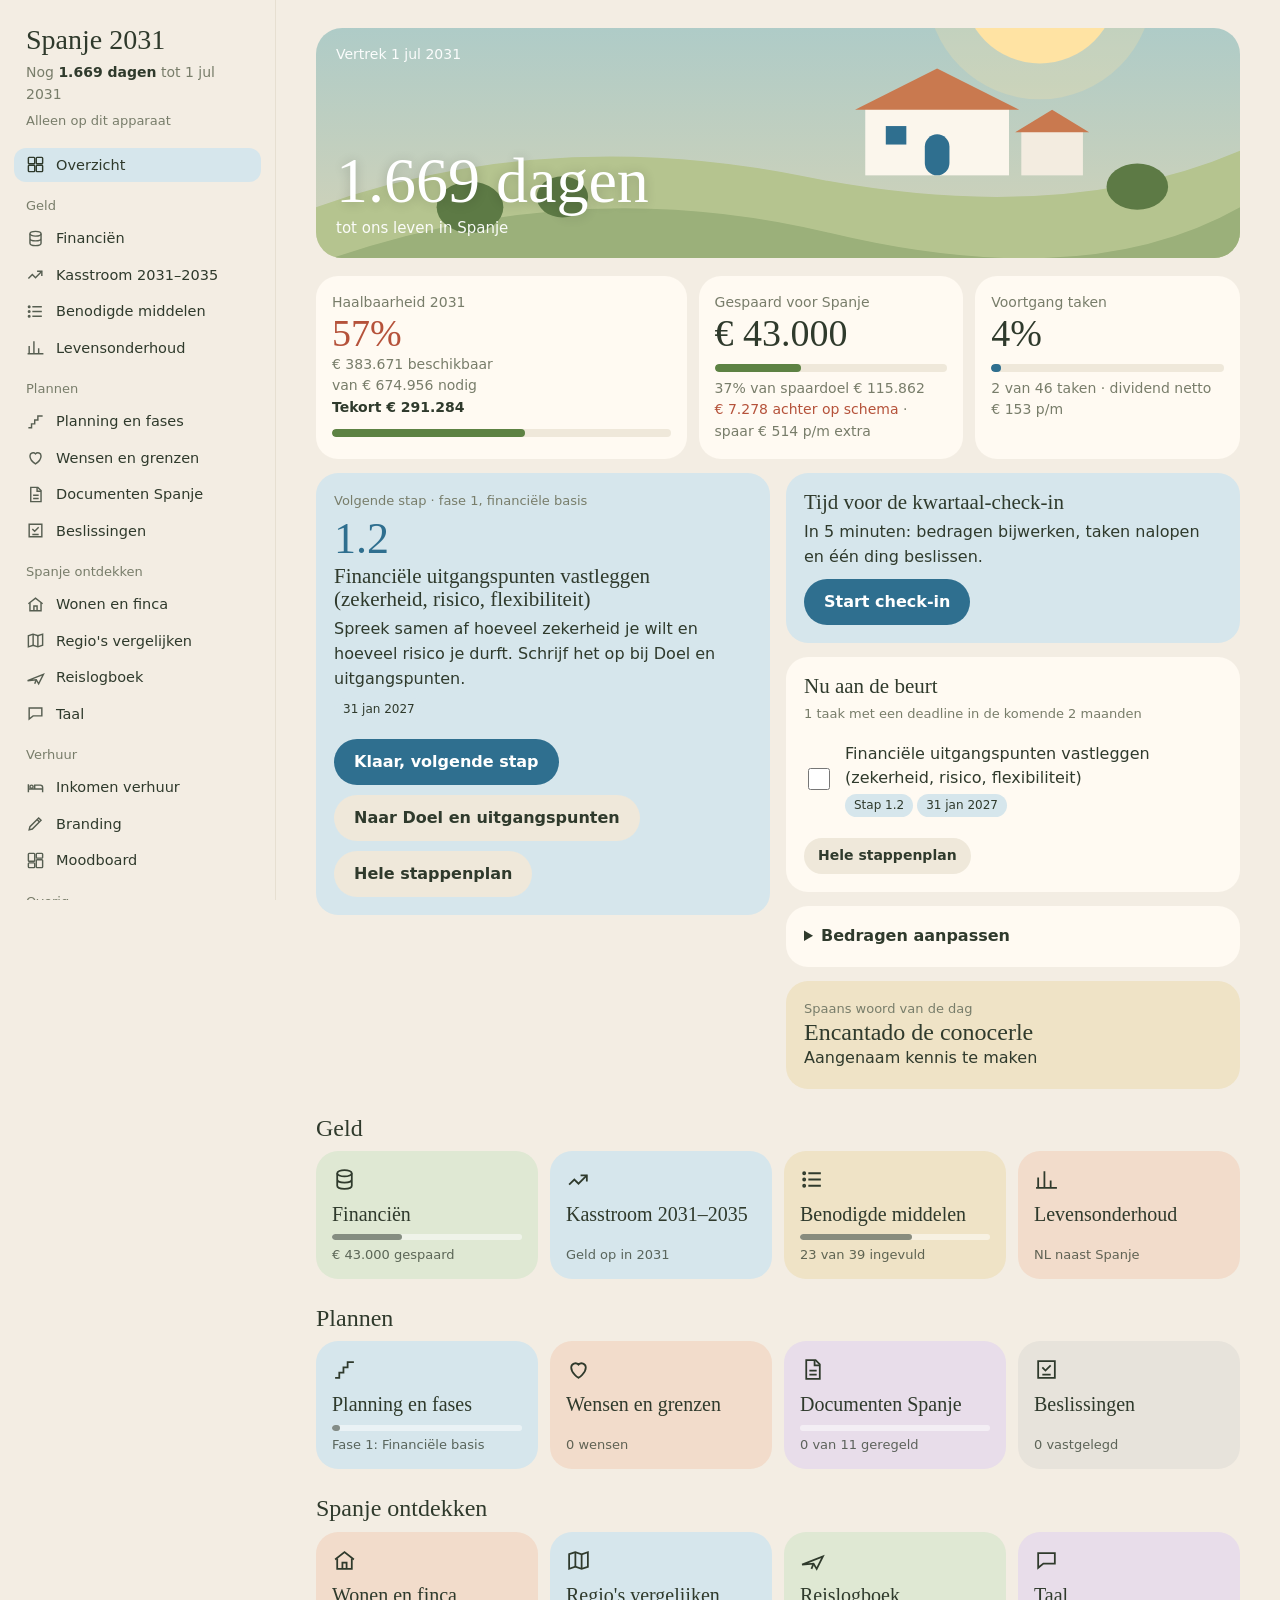
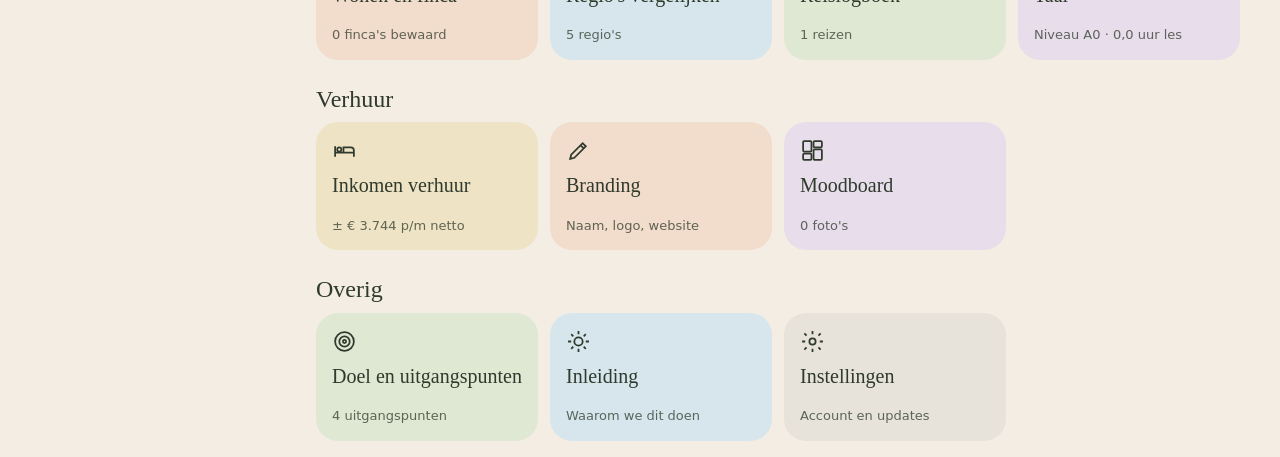
==== commit e6087d2b: "Spanje 2031 2.7: vakantiehuisjes in plaats van B&B-kamers, levenskosten gezin van 4 Co-Authored-By: " ====
--- a/src/spanje.html
+++ b/src/spanje.html
@@ -218,7 +218,16 @@
 ['Zone 3 · Achter Gandia (Planes, Beniarrés, Vall de Gallinera)',{klimaat:4,prijs:4,toer:3,vlieg:3,voorz:3},'Goedkoopste rond Gandia, echt Spaans, ± 30 min van het strand.'],
 ['Zone 4 · Ontinyent, Xàtiva, Albaida',{klimaat:3,prijs:4,toer:2,vlieg:4,voorz:4},'Grote fincas, gem. ± € 350.000, dicht bij vliegveld Valencia; weinig toeristen.'],
 ['Zone 5 · Alcoy en Cocentaina',{klimaat:3,prijs:3,toer:3,vlieg:3,voorz:4},'Bergen, wandelen en fietsen; actieve gasten.']];
-function migrate9(){if(S.mig9)return false;const OLD={a1:null,a2:null,d1:'2030-06-30',n10:'2030-07-31',k3:'2030-04-30',c5:'2030-06-30'};Object.entries(OLD).forEach(([id,o])=>{const m=S.tmeta[id]||{};if(!m.due||m.due===o){m.due=DUE[id];S.tmeta[id]=m}});S.mig9=1;return true}
+const VH_P=[80,80,90,110,115,135,160,170,135,110,85,90],VH_B=[25,30,40,50,55,65,80,85,65,50,30,30];
+const GEZIN4={water:40,elek:150,inet:60,autov:70,brand:250,zorg:400,aans:10,inb:25,opst:40,boods:750,school:150,sport:100,vrij:350,ibi:600,weg:150};
+const COL4={boods:750,energie:150,water:40,inet:60,zorg:400,verz:75,auto:320,gemb:63,uit:350,kind:250};
+function migrate10(){if(S.mig10)return false;
+ const dflt=S.season.every((x,i)=>!!x.open===(i>=3&&i<=9)&&+x.prijs===(i>=5&&i<=8?110:85)&&+x.bez===(i>=5&&i<=8?75:45));
+ if(dflt)S.season=MND.map((m,i)=>({open:true,prijs:VH_P[i],bez:VH_B[i]}));if(+S.bnb.kost===40)S.bnb.kost=35;
+ Object.entries(GEZIN4).forEach(([k,v])=>{if(!(+S.costs[k]))S.costs[k]=v});
+ S.col=S.col||{r1:'Regio 1',r2:'Regio 2',v:{}};if(!S.col.r1||S.col.r1==='Regio 1')S.col.r1='Marina Alta';Object.entries(COL4).forEach(([k,v])=>{const c=S.col.v[k]=S.col.v[k]||{};if(c.r1==null||c.r1==='')c.r1=v});
+ S.mig10=1;return true}
+function migrate9(){const m10=migrate10();if(S.mig9)return m10;const OLD={a1:null,a2:null,d1:'2030-06-30',n10:'2030-07-31',k3:'2030-04-30',c5:'2030-06-30'};Object.entries(OLD).forEach(([id,o])=>{const m=S.tmeta[id]||{};if(!m.due||m.due===o){m.due=DUE[id];S.tmeta[id]=m}});S.mig9=1;return true}
 function migrate8(){const m9=migrate9();if(S.mig8)return m9;ZONES.forEach(([n,sc,note])=>{if(!S.regions.some(r=>r.naam===n))S.regions.push({id:'r'+uid(),naam:n,s:Object.assign({},sc),note,wish:{}})});
  S.regw=Object.assign({},S.regw||{},{toer:2});
  if(!S.trips.some(t=>t.plan))S.trips.push({id:'t'+uid(),plan:1,regio:'Oriëntatiereis Marina Alta (gepland)',van:'',tot:'',cijfer:'',fotos:[],note:'Dag 1: vliegen op Alicante, naar Altea en Calp: de kust zien zoals gasten hem zien. Dag 2: Jalón-vallei (Jalón, Alcalalí, Llíber), Orba en het binnenland van Benissa: fincas en makelaars. Dag 3: Dénia, Jávea en de Montgó; middag Pedreguer, Ondara en Gata. Dag 4: Vall de Pop, Vall de Laguar en Vall d\'Ebo, daarna Vall de Gallinera, Planes en Beniarrés ter vergelijking. Dag 5: Gandia, terugvliegen vanaf Valencia. Onderweg: bij elk ayuntamiento vragen naar het informe de compatibilidad voor toeristische verhuur, en met B&B-eigenaren praten. Kom ook een keer in de winter terug.'});
@@ -298,7 +307,7 @@
 ['Emigratiekosten',[['verh','Verhuisbedrijf','e','Inboedel NL → ES'],['opsl','Opslag spullen','m','Indien nodig'],['vlucht','Vliegtickets / reizen','e','']]],
 ['Administratie',[['nie','NIE-nummers','e','€ 9,84 p.p.'],['padr','Inschrijving gemeente (padrón)','e',''],['resi','Residencia','e','€ 12 p.p.'],['bank','Bankrekening Spanje','e',''],['vert','Vertalingen documenten','e','± € 40 p.p.']]],
 ['Verzekeringen',[['zorg','Zorgverzekering Spanje','m','Privé of sociaal'],['aans','Aansprakelijkheid','m',''],['inb','Inboedelverzekering','m',''],['opst','Opstalverzekering','m','']]],
-['Levensonderhoud',[['boods','Boodschappen','m',''],['school','School / opvang kinderen','m',''],['sport','Sport / abonnementen','m','']]],
+['Levensonderhoud',[['boods','Boodschappen','m',''],['school','School / opvang kinderen','m',''],['sport','Sport / abonnementen','m',''],['vrij','Kleding, uit eten, vrije tijd','m','']]],
 ['Reserves & belastingen',[['onv','Onvoorzien (medisch, reparaties)','e',''],['ib','Spaanse inkomstenbelasting','j','Afhankelijk van inkomen'],['vermb','Vermogensbelasting','j','Indien van toepassing']]]];
 const ALLC=COSTS.flatMap(g=>g[1]);const FREQ={e:'Eenmalig',m:'Per maand',j:'Per jaar'};
 const DOCSTEPS=[
@@ -320,9 +329,9 @@
 const MS=()=>[50000,75000,100000,goalT()];
 function defaults(){return{v:2,vertrek:'2031-07-01',acc:{ing:13000,degiro:30000},divi:180,inleg:{ing:0,degiro:400},upd:'2026-11-22',
 hist:[{id:'2026-02-06',d:'2026-02-06',t:38356},{id:'2026-11-22',d:'2026-11-22',t:43000}],costs:{nie:19.68,resi:24,vert:80},notes:{},
-bnb:{kamers:3,prijs:90,bez:50,mnd:8,kost:40},done:['a1','a2'],custom:[],tmeta:{},inclHouse:false,whatif:{extra:0,rend:6,yld:7,bonus:true},
+bnb:{kamers:3,prijs:90,bez:50,mnd:8,kost:35},done:['a1','a2'],custom:[],tmeta:{},inclHouse:false,whatif:{extra:0,rend:6,yld:7,bonus:true},
 finca:{prijs:250000,verb:40000,itp:9,bij:2},fincas:[],trips:[],regions:[],col:{r1:'Regio 1',r2:'Regio 2',v:{}},lessen:[],niveau:'A0',
-season:MND.map((m,i)=>({open:i>=3&&i<=9,prijs:i>=5&&i<=8?110:85,bez:i>=5&&i<=8?75:45})),plan:{w:80,h:50,items:[]},comp:[],mood:[],docs:{},divlog:[],ms:[],scen:{cur:'normaal'},cf:{ramp:[30,60,90,100,100],extra:0,dgKeep:0},derisk:{on:false,start:2029,pct:25,rente:2},wishes:[],checkins:[],stuiver:{},
+season:MND.map((m,i)=>({open:true,prijs:VH_P[i],bez:VH_B[i]})),plan:{w:80,h:50,items:[]},comp:[],mood:[],docs:{},divlog:[],ms:[],scen:{cur:'normaal'},cf:{ramp:[30,60,90,100,100],extra:0,dgKeep:0},derisk:{on:false,start:2029,pct:25,rente:2},wishes:[],checkins:[],stuiver:{},
 house:{woz:399000,hyp:367500,v2031:500000},goal:{ing:40862,degiro:75000},auto:{nu:13350,later:2000},divtax:15,hypo:{use:false,ltv:60,rente:4,jaren:25,maxPm:550},huisjes:{aantal:0,kosten:35000},bufferM:12,decisions:[],tax:{autonomo:300,personen:2}}}
 let S=defaults();
 try{const l=JSON.parse(localStorage.getItem('sp-state')||'null');if(l&&l.v)S=Object.assign(defaults(),l)}catch(e){}
@@ -523,7 +532,7 @@
 
 /* ---------- views ---------- */
 const ICON={t1:'<circle cx="12" cy="12" r="4"/><path d="M12 2v3M12 19v3M2 12h3M19 12h3M5 5l2 2M17 17l2 2M5 19l2-2M17 7l2-2"/>',t2:'<circle cx="12" cy="12" r="9"/><circle cx="12" cy="12" r="5"/><circle cx="12" cy="12" r="1.5"/>',t3:'<path d="M3 20h4v-5h4v-5h4V5h6"/>',t4:'<ellipse cx="12" cy="6" rx="7" ry="3"/><path d="M5 6v6c0 1.7 3.1 3 7 3s7-1.3 7-3V6M5 12v6c0 1.7 3.1 3 7 3s7-1.3 7-3v-6"/>',t5:'<path d="M8 6h12M8 12h12M8 18h12"/><circle cx="4" cy="6" r="1"/><circle cx="4" cy="12" r="1"/><circle cx="4" cy="18" r="1"/>',t6:'<path d="M4 20l4-1L19 8l-3-3L5 16z"/><path d="M14 7l3 3"/>',t7:'<path d="M3 11l9-7 9 7"/><path d="M5 10v10h14V10"/><path d="M10 20v-6h4v6"/>',t8:'<path d="M4 5h16v10H9l-5 4z"/>',t9:'<path d="M3 18V8M3 14h18v4M21 14v-2a3 3 0 0 0-3-3h-7v5"/><circle cx="7" cy="11" r="2"/>',t10:'<path d="M9 4L3 6v14l6-2 6 2 6-2V4l-6 2z"/><path d="M9 4v14M15 6v14"/>',t11:'<path d="M2 16l20-8-6 12-3-5z"/><path d="M13 15l-2 5"/>',t12:'<path d="M6 3h9l4 4v14H6z"/><path d="M14 3v5h5M9 13h7M9 17h7"/>',t13:'<path d="M4 20V10M10 20V4M16 20v-7M22 20H2"/>',t14:'<rect x="3" y="3" width="8" height="10" rx="1"/><rect x="13" y="3" width="8" height="6" rx="1"/><rect x="13" y="11" width="8" height="10" rx="1"/><rect x="3" y="15" width="8" height="6" rx="1"/>',t17:'<path d="M3 17l5-5 4 4 8-8"/><path d="M14 8h6v6"/>',t18:'<path d="M12 20s-7-4.5-7-10a4 4 0 0 1 7-2.6A4 4 0 0 1 19 10c0 5.5-7 10-7 10z"/>',t16:'<path d="M4 4h16v16H4z"/><path d="M8 10l3 3 5-5M8 17h8"/>',t15:'<circle cx="12" cy="12" r="3"/><path d="M12 2v3M12 19v3M4.2 4.2l2.1 2.1M17.7 17.7l2.1 2.1M2 12h3M19 12h3M4.2 19.8l2.1-2.1M17.7 6.3l2.1-2.1"/>'};
-const TILES=[['t4','Financiën'],['t3','Planning en fases'],['t5','Benodigde middelen'],['t7','Wonen en finca'],['t10','Regio\'s vergelijken'],['t11','Reislogboek'],['t9','Inkomen B&B'],['t8','Taal'],['t12','Documenten Spanje'],['t13','Levensonderhoud'],['t6','Branding'],['t14','Moodboard'],['t2','Doel en uitgangspunten'],['t1','Inleiding'],['t15','Instellingen'],['t16','Beslissingen'],['t17','Kasstroom 2031–2035'],['t18','Wensen en grenzen']];
+const TILES=[['t4','Financiën'],['t3','Planning en fases'],['t5','Benodigde middelen'],['t7','Wonen en finca'],['t10','Regio\'s vergelijken'],['t11','Reislogboek'],['t9','Inkomen verhuur'],['t8','Taal'],['t12','Documenten Spanje'],['t13','Levensonderhoud'],['t6','Branding'],['t14','Moodboard'],['t2','Doel en uitgangspunten'],['t1','Inleiding'],['t15','Instellingen'],['t16','Beslissingen'],['t17','Kasstroom 2031–2035'],['t18','Wensen en grenzen']];
 const SCENE=`<svg viewBox="0 0 360 250" preserveAspectRatio="xMidYMid slice" aria-hidden="true"><defs><linearGradient id="sk" x1="0" y1="0" x2="0" y2="1"><stop offset="0" stop-color="#8ec5d6"/><stop offset="1" stop-color="#f4d9a8"/></linearGradient></defs><rect width="360" height="250" fill="url(#sk)"/><circle cx="282" cy="64" r="30" fill="#ffe2a3"/><circle cx="282" cy="64" r="44" fill="#ffe2a3" opacity=".25"/><path d="M0 150 Q90 118 190 138 T360 128 V250 H0Z" fill="#b5c48f"/><path d="M0 172 Q100 136 200 160 T360 150 V250 H0Z" fill="#9bb07a"/><g transform="translate(214 96) scale(.8)"><rect x="0" y="18" width="70" height="34" fill="#fbf6ec"/><path d="M-5 20 L35 0 L75 20Z" fill="#c9794f"/><rect x="29" y="32" width="12" height="20" rx="6" fill="#2f6f8f"/><rect x="10" y="28" width="10" height="9" fill="#2f6f8f"/><rect x="76" y="30" width="30" height="22" fill="#f3ece0"/><path d="M73 31 L91 20 L109 31Z" fill="#c9794f"/></g><g fill="#5d7a45"><ellipse cx="60" cy="150" rx="13" ry="10"/><ellipse cx="96" cy="146" rx="10" ry="8"/><ellipse cx="320" cy="142" rx="12" ry="9"/></g><path d="M0 200 Q130 168 240 192 T360 186 V250 H0Z" fill="#6b8f4e"/><rect y="170" width="360" height="80" fill="url(#fd)"/><defs><linearGradient id="fd" x1="0" y1="0" x2="0" y2="1"><stop offset="0" stop-color="#2f3a2c" stop-opacity="0"/><stop offset="1" stop-color="#2f3a2c" stop-opacity=".55"/></linearGradient></defs></svg>`;
 const HERO=`<svg viewBox="0 0 400 260" role="img" aria-label="Finca op een heuvel onder de zon"><defs><linearGradient id="sky" x1="0" y1="0" x2="0" y2="1"><stop offset="0" stop-color="#5b9be8"/><stop offset="1" stop-color="#ffd27a"/></linearGradient><linearGradient id="h1" x1="0" y1="0" x2="0" y2="1"><stop offset="0" stop-color="#c98a4b"/><stop offset="1" stop-color="#9c5f2e"/></linearGradient><linearGradient id="h2" x1="0" y1="0" x2="0" y2="1"><stop offset="0" stop-color="#e2b26b"/><stop offset="1" stop-color="#c48a45"/></linearGradient><g id="olive"><rect x="-2" y="0" width="4" height="14" fill="#5a3b1e"/><ellipse cx="0" cy="-4" rx="13" ry="10" fill="#5f7f3a"/><ellipse cx="-3" cy="-7" rx="7" ry="5" fill="#7d9e4c"/></g></defs><rect width="400" height="260" fill="url(#sky)"/><circle cx="300" cy="78" r="44" fill="#5d8243"/><circle cx="300" cy="78" r="58" fill="#5d8243" opacity=".18"/><path d="M0 170 Q90 120 190 150 T400 140 V260 H0Z" fill="url(#h1)"/><path d="M0 205 Q120 165 230 190 T400 185 V260 H0Z" fill="url(#h2)"/><g transform="translate(150 118)"><rect x="0" y="22" width="92" height="44" fill="#fbf7ef"/><rect x="0" y="62" width="92" height="5" fill="#d8cdb8"/><path d="M-6 24 L46 0 L98 24Z" fill="#c4512a"/><path d="M-6 24 L46 0 L46 6 L2 26Z" fill="#e06a3c"/><rect x="38" y="40" width="16" height="26" rx="8" fill="#1446a0"/><rect x="12" y="34" width="14" height="12" fill="#1446a0"/><rect x="66" y="34" width="14" height="12" fill="#1446a0"/><rect x="100" y="38" width="40" height="28" fill="#f3ece0"/><path d="M96 40 L120 26 L144 40Z" fill="#c4512a"/></g><use href="#olive" x="70" y="196"/><use href="#olive" x="110" y="206"/><use href="#olive" x="320" y="188"/><use href="#olive" x="355" y="198"/><use href="#olive" x="40" y="222"/></svg>`;
 const num=(path,label,v,extra='')=>`<div class="f"><label>${label}</label><input type="number" inputmode="decimal" step="any" data-bind="${path}" value="${v??''}" ${extra}></div>`;
@@ -537,7 +546,7 @@
   return `<form data-form="money" style="margin-top:10px"><div class="lbl">Saldo nu</div><div class="row" style="margin-top:6px">${f('ing','ING Esponolos',S.acc.ing)}${f('degiro','DeGiro',S.acc.degiro)}${f('divi','Dividend p/m',S.divi)}</div><div class="lbl" style="margin-top:12px">Maandelijkse inleg</div><div class="row" style="margin-top:6px">${f('iing','Inleg ING p/m',S.inleg.ing)}${f('ideg','Inleg DeGiro p/m',S.inleg.degiro)}</div><button class="btn" style="margin-top:12px">Opslaan</button> <span class="sm">Laatst bijgewerkt ${fmtD(S.upd)}</span></form>`}
 let qOpen=false;
 const TCOL={t17:'sea',t18:'peach',t4:'sage',t5:'sand',t13:'peach',t3:'sea',t12:'lav',t16:'stone',t7:'peach',t10:'sea',t11:'sage',t8:'lav',t9:'sand',t6:'peach',t14:'lav',t2:'sage',t1:'sea',t15:'stone'};
-const GROUPS=[['Geld',['t4','t17','t5','t13']],['Plannen',['t3','t18','t12','t16']],['Spanje ontdekken',['t7','t10','t11','t8']],['B&B',['t9','t6','t14']],['Overig',['t2','t1','t15']]];
+const GROUPS=[['Geld',['t4','t17','t5','t13']],['Plannen',['t3','t18','t12','t16']],['Spanje ontdekken',['t7','t10','t11','t8']],['Verhuur',['t9','t6','t14']],['Overig',['t2','t1','t15']]];
 function nowCard(open){const dd=t=>(S.tmeta[t.id]||{}).due||'9',lim=new Date();lim.setDate(lim.getDate()+60);const L=lim.toISOString().slice(0,10);
   const so=t=>{const x=stepNo(t.id).split('.');return x.length>1?+x[0]*100+ +x[1]:999},srt=open.slice().sort((a,b)=>dd(a)<dd(b)?-1:dd(a)>dd(b)?1:so(a)-so(b)),soon=srt.filter(t=>dd(t)<=L),list=soon.length?soon.slice(0,6):srt.slice(0,3);
   return `<div class="card"><h3>${soon.length?'Nu aan de beurt':'Eerstvolgende taken'}</h3><p class="sm" style="margin:2px 0 0">${soon.length?`${soon.length} ${soon.length===1?'taak':'taken'} met een deadline in de komende 2 maanden`:'Niets met een deadline in de komende 2 maanden'}</p>${taskList(list,true)}<button class="btn ghost sm" style="margin-top:10px" data-go="t3">Hele stappenplan</button></div>`}
@@ -563,7 +572,7 @@
   ${GROUPS.map(([g,ids])=>`<div class="grp"><h3>${g}</h3></div><div class="tiles">${ids.map(tile).join('')}</div>`).join('')}
   
   </div></main>`}
-const NAV=[['','Overzicht','<rect x="3" y="3" width="8" height="8" rx="1"/><rect x="13" y="3" width="8" height="8" rx="1"/><rect x="3" y="13" width="8" height="8" rx="1"/><rect x="13" y="13" width="8" height="8" rx="1"/>'],['t4','Geld',null],['t3','Planning',null],['t7','Finca',null],['t9','B&B',null]];
+const NAV=[['','Overzicht','<rect x="3" y="3" width="8" height="8" rx="1"/><rect x="13" y="3" width="8" height="8" rx="1"/><rect x="3" y="13" width="8" height="8" rx="1"/><rect x="13" y="13" width="8" height="8" rx="1"/>'],['t4','Geld',null],['t3','Planning',null],['t7','Finca',null],['t9','Verhuur',null]];
 const nav=id=>`<nav class="nav">${NAV.map(([k,l,ic])=>`<button data-go="${k}" class="${id===k?'on':''}" aria-label="${l}"><svg viewBox="0 0 24 24" aria-hidden="true">${ic||ICON[k]}</svg>${l}</button>`).join('')}</nav>`;
 const COLV=['t8','t15','t18','t2','t6'];
 function page(id){const name=TILES.find(t=>t[0]===id)[1],dk=isDesk();return `${updBar()}<div class="top">${dk?'':'<button class="btn" data-go="" aria-label="Terug">←</button>'}<b>${name}</b>${dk?'':'<span class="dot" id="sync"></span>'}</div><main class="band"><div class="wrap${dk&&COLV.includes(id)?' cols':''}">${V[id]()}</div></main>`}
@@ -632,19 +641,19 @@
   ${S.lessen.length?`<ul class="list">${S.lessen.slice().sort((a,b)=>a.d<b.d?1:-1).slice(0,10).map(l=>`<li><span style="flex:1">${fmtD(l.d)} · ${esc(l.note||'Les')}</span><span class="n">${l.min} min</span><button class="btn sm ghost" data-act="delles" data-id="${l.id}" aria-label="Verwijder">✕</button></li>`).join('')}</ul>`:''}</div>
   <div class="card"><p style="margin-top:0">Start rond <b>2027–2028</b>, liefst op locatie of thuis, niet online.</p><a href="https://www.super-prof.nl/s/spaans,Barneveld,52.14019010,5.58415090,1,1019317.html">Superprof: docenten in Barneveld</a><br><a href="https://preply.com/nl/online/spaans-docenten">Preply</a> <span class="sm">(vooral online)</span></div>${note('taal','Notities taal','')}${tileTasks('t8')}`},
 t9:()=>{const s=bnbSeason(),ct=costTot(),mx=Math.max(1,...s.m),inc=s.pm+divNet(),avg=S.comp.length?S.comp.reduce((a,c)=>a+(+c.prijs||0),0)/S.comp.length:0,hj2=S.huisjes,perUnit=S.bnb.kamers?s.omzet/S.bnb.kamers*(1-S.bnb.kost/100):0,payback=perUnit?(+hj2.kosten||0)/perUnit:0,tx=taxCalc();
-  return `<h2>Inkomen B&amp;B</h2><div class="card"><h3>Basis</h3><p class="sm">Voorbeeldwaarden, pas ze aan.</p><div class="row">${num('bnb.kamers','Kamers / huisjes in totaal',S.bnb.kamers)}${num('bnb.kost','Kosten (% omzet)',S.bnb.kost)}</div></div>
-  <div class="card" style="background:var(--sand)"><h3>Wat haalt de markt?</h3><p style="margin:4px 0 0"><b>Omgeving Dénia:</b> vakantiewoningen zijn gemiddeld ±61% van de nachten geboekt, à ± € 140 per nacht. Een finca in het binnenland haalt minder: reken met <b>35–50%</b>.<br><b>Onder Valencia:</b> plattelandsaccommodaties waren in 2025 maar ±15% van de bedden bezet (gem. verblijf 2,8 nachten): reken met <b>20–35%</b>.</p><p class="sm">Bronnen: <a href="https://www.airdna.co/vacation-rental-data/app/es/alicante/denia/overview">AirDNA Dénia</a>, <a href="https://www.turisme.gva.es/tcv/tcv2025/Rural_2025c.pdf">Turisme Comunitat Valenciana 2025</a>. Jouw gemiddelde bezetting nu: <b>${Math.round(S.season.filter(x=>x.open).reduce((a,x)=>a+(+x.bez||0),0)/Math.max(1,S.season.filter(x=>x.open).length))}%</b> in de open maanden.</p></div>
+  return `<h2>Inkomen verhuur</h2><div class="card"><h3>Basis</h3><p class="sm">Losse vakantiehuisjes met alles erop en eraan (2–4 personen, eigen terras, gedeeld zwembad). Jullie wonen zelf in het hoofdhuis. Voorbeeldwaarden, pas ze aan.</p><div class="row">${num('bnb.kamers','Vakantiehuisjes (aantal)',S.bnb.kamers)}${num('bnb.kost','Kosten (% omzet)',S.bnb.kost)}</div><p class="sm">Kosten: boekingssite ±15%, schoonmaak en linnengoed, energie, onderhoud en verzekering. Samen ±30–40% van de omzet.</p></div>
+  <div class="card" style="background:var(--sand)"><h3>Wat haalt de markt?</h3><p style="margin:4px 0 0"><b>Binnenland Marina Alta (vakantiewoningen, 2026):</b> Xaló/Jalón ±58% geboekt à ± € 165 per nacht, Alcalalí ±52%, Vall de Gallinera ±46%. Dat zijn vaak grote villa's: een klein huisje vraagt minder per nacht. Reken met <b>gemiddeld ±50%</b> en ± € 80–170 per nacht, afhankelijk van het seizoen.<br><b>Onder Valencia:</b> plattelandsaccommodaties waren in 2025 maar ±15% van de bedden bezet (gem. verblijf 2,8 nachten): reken met <b>20–35%</b>.</p><p class="sm">Bronnen: <a href="https://www.airdna.co/vacation-rental-data/app/es/alicante/xalo/overview">AirDNA Xaló</a>, <a href="https://www.airdna.co/vacation-rental-data/app/es/alicante/alcalali/seasonality">AirDNA Alcalalí</a>, <a href="https://www.turisme.gva.es/tcv/tcv2025/Rural_2025c.pdf">Turisme Comunitat Valenciana 2025</a>. Jouw gemiddelde bezetting nu: <b>${Math.round(S.season.filter(x=>x.open).reduce((a,x)=>a+(+x.bez||0),0)/Math.max(1,S.season.filter(x=>x.open).length))}%</b> in de open maanden.</p></div>
   <div class="card"><h3>Seizoensplanner</h3><div class="mbars">${s.m.map((v,i)=>`<div class="${S.season[i].open?'':'off'}" style="height:${Math.max(2,v/mx*100)}%" title="${E(v)}"></div>`).join('')}</div><div class="mlab">${MND.map(m=>`<span>${m}</span>`).join('')}</div>
-  <div class="scroll"><table style="margin-top:10px"><thead><tr><th>Maand</th><th>Open</th><th class="n">Prijs/nacht</th><th class="n">Bezetting %</th><th class="n">Omzet</th></tr></thead><tbody>${S.season.map((x,i)=>`<tr><td>${MND[i]}</td><td><input type="checkbox" data-bind="season.${i}.open" data-t="b" ${x.open?'checked':''}></td><td class="n"><input type="number" style="width:80px;text-align:right" data-bind="season.${i}.prijs" value="${x.prijs}"></td><td class="n"><input type="number" style="width:70px;text-align:right" data-bind="season.${i}.bez" value="${x.bez}"></td><td class="n">${E(s.m[i])}</td></tr>`).join('')}</tbody></table></div>
-  <div class="grid2" style="margin-top:12px"><div><div class="lbl">Omzet per jaar</div><div class="res">${E(s.omzet)}</div></div><div><div class="lbl">Netto p/m + dividend (vóór belasting)</div><div class="res">${E(inc)}</div><div class="sm">${E(s.pm)} B&B + ${E(divNet())} dividend${ct.m?` · lasten ${E(ct.m)}: <span class="${inc>=ct.m?'ok':'warn'}">${inc>=ct.m?'gedekt':E(ct.m-inc)+' tekort'}</span>`:''}</div></div></div></div>
+  <div class="scroll"><table style="margin-top:10px"><thead><tr><th>Maand</th><th>Open</th><th class="n">Prijs/nacht per huisje</th><th class="n">Bezetting %</th><th class="n">Omzet</th></tr></thead><tbody>${S.season.map((x,i)=>`<tr><td>${MND[i]}</td><td><input type="checkbox" data-bind="season.${i}.open" data-t="b" ${x.open?'checked':''}></td><td class="n"><input type="number" style="width:80px;text-align:right" data-bind="season.${i}.prijs" value="${x.prijs}"></td><td class="n"><input type="number" style="width:70px;text-align:right" data-bind="season.${i}.bez" value="${x.bez}"></td><td class="n">${E(s.m[i])}</td></tr>`).join('')}</tbody></table></div>
+  <div class="grid2" style="margin-top:12px"><div><div class="lbl">Omzet per jaar</div><div class="res">${E(s.omzet)}</div></div><div><div class="lbl">Netto p/m + dividend (vóór belasting)</div><div class="res">${E(inc)}</div><div class="sm">${E(s.pm)} verhuur + ${E(divNet())} dividend${ct.m?(()=>{const hp=lening()?annuity(lening(),S.hypo.rente,S.hypo.jaren):0,nd=ct.m+hp,nt=tx.netPm;return `<br>Na belasting en premies: ${E(nt)} p/m · leven ${E(ct.m)}${hp?` + hypotheek ${E(hp)}`:''}: <span class="${nt>=nd?'ok':'warn'}">${nt>=nd?E(nt-nd)+' over':E(nd-nt)+' tekort'}</span>`})():''}</div></div></div></div>
   <div class="card"><h3>Terugverdientijd extra huisjes</h3><div class="row">${num('huisjes.aantal','Aantal nieuw te bouwen',hj2.aantal)}${num('huisjes.kosten','Kosten per huisje (€)',hj2.kosten)}</div>
   <div class="grid2" style="margin-top:10px"><div><div class="lbl">Netto opbrengst per huisje per jaar</div><div class="res">${E(perUnit)}</div><div class="sm">Gemiddelde van je seizoensplanning</div></div><div><div class="lbl">Terugverdiend na</div><div class="res">${payback?payback.toFixed(1).replace('.',',')+' jaar':'–'}</div><div class="sm">Investering ${E((+hj2.aantal||0)*(+hj2.kosten||0))} telt mee in de haalbaarheid</div></div></div></div>
   <div class="card"><h3>Belasting in Spanje (grove schatting)</h3><p class="sm">Spaanse inkomstenbelasting (IRPF) met de algemene schaal 2025–2026 (19–47%) en de spaarschaal voor dividend (19–30%). Elke regio wijkt iets af en aftrekposten ontbreken. Laat dit narekenen door een gestor of belastingadviseur.</p>
   <div class="row">${num('tax.personen','Inkomen verdeeld over (personen)',S.tax.personen)}${num('tax.autonomo','Autónomo-premie p.p. per maand (€)',S.tax.autonomo)}</div>
-  <table style="margin-top:10px"><tbody><tr><td>Winst B&B per jaar</td><td class="n">${E(tx.winst)}</td></tr><tr><td>Sociale premies (autónomo)</td><td class="n">− ${E(tx.aut)}</td></tr><tr><td>Inkomstenbelasting B&B</td><td class="n">− ${E(tx.gen)}</td></tr><tr><td>Belasting op dividend</td><td class="n">− ${E(tx.sav)}</td></tr><tr><td><b>Netto per maand, alles samen</b></td><td class="n"><b>${E(tx.netPm)}</b></td></tr></tbody></table>
+  <table style="margin-top:10px"><tbody><tr><td>Winst verhuur per jaar</td><td class="n">${E(tx.winst)}</td></tr><tr><td>Sociale premies (autónomo)</td><td class="n">− ${E(tx.aut)}</td></tr><tr><td>Inkomstenbelasting verhuur</td><td class="n">− ${E(tx.gen)}</td></tr><tr><td>Belasting op dividend</td><td class="n">− ${E(tx.sav)}</td></tr><tr><td><b>Netto per maand, alles samen</b></td><td class="n"><b>${E(tx.netPm)}</b></td></tr></tbody></table>
   <p class="sm">Vermogensbelasting geldt in Spanje meestal pas boven zo'n € 700.000 per persoon (plus vrijstelling voor de eigen woning) en verschilt sterk per regio.</p></div>
-  <div class="card"><h3>Concurrentie</h3>${S.comp.length?`<table><thead><tr><th>B&B</th><th class="n">Prijs</th><th class="n">Bezet.</th></tr></thead><tbody>${S.comp.map(c=>`<tr data-act="editcomp" data-id="${c.id}" style="cursor:pointer"><td><b>${esc(c.naam)}</b><div class="sm">${esc(c.regio||'')}</div></td><td class="n">${E(c.prijs)}</td><td class="n">${c.bez?c.bez+'%':'–'}</td></tr>`).join('')}</tbody></table><p class="lbl">Gemiddelde prijs: <b>${E(avg)}</b> per nacht</p>`:'<p class="lbl">Houd B&B\'s in jullie favoriete regio bij: prijs, bezetting en wat ze goed doen.</p>'}<button class="btn" data-act="editcomp">B&amp;B toevoegen</button></div>
-  ${note('bnb','Notities B&B','Extra inkomsten: ontbijt, excursies…')}${tileTasks('t9')}`},
+  <div class="card"><h3>Concurrentie</h3>${S.comp.length?`<table><thead><tr><th>Accommodatie</th><th class="n">Prijs</th><th class="n">Bezet.</th></tr></thead><tbody>${S.comp.map(c=>`<tr data-act="editcomp" data-id="${c.id}" style="cursor:pointer"><td><b>${esc(c.naam)}</b><div class="sm">${esc(c.regio||'')}</div></td><td class="n">${E(c.prijs)}</td><td class="n">${c.bez?c.bez+'%':'–'}</td></tr>`).join('')}</tbody></table><p class="lbl">Gemiddelde prijs: <b>${E(avg)}</b> per nacht</p>`:'<p class="lbl">Houd vakantiehuisjes in jullie favoriete regio bij: prijs, bezetting en wat ze goed doen.</p>'}<button class="btn" data-act="editcomp">Concurrent toevoegen</button></div>
+  ${note('bnb','Notities verhuur','Extra inkomsten: ontbijtpakket, wijnproeverij, transfers…')}${tileTasks('t9')}`},
 t10:()=>{const w=S.regw||{};const score=r=>REGCRIT.reduce((a,[k])=>a+(+r.s[k]||0)*(w[k]??1),0),maxs=REGCRIT.reduce((a,[k])=>a+5*(w[k]??1),0)||1;const list=S.regions.slice().sort((a,b)=>score(b)-score(a));
   return `<h2>Regio's vergelijken</h2><p class="sm">Geef elke regio 1 tot 5 punten per onderwerp. Belangrijker onderwerp? Zet het gewicht hoger.</p>
   ${list.map((r,i)=>`<div class="card"><div style="display:flex;justify-content:space-between;gap:8px;align-items:center"><h3>${i===0&&list.length>1?'1. ':''}${esc(r.naam)}</h3><span class="res" style="font-size:24px">${pct(score(r),maxs)}</span></div>${bar(pct(score(r),maxs),'b')}
@@ -808,7 +817,7 @@
   <div id="fiFoto">${x.foto?`<img data-img="${x.foto}" class="ph" style="width:120px" alt="">`:''}</div><button class="btn ghost" style="margin-top:8px" data-act="fincafoto">Foto kiezen</button>
   ${id&&x.prijs?`<button class="btn ghost" style="margin-top:8px" data-act="usefinca" data-id="${id}">Gebruik deze prijs in het budget</button>`:''}
   <div class="actions">${id?`<button class="btn red" data-act="delfinca" data-id="${id}">Verwijderen</button>`:''}<button class="btn ghost" data-act="close">Annuleren</button><button class="btn" data-act="savefinca">Opslaan</button></div>`);loadImgs()}
-function editComp(id){const c=id?S.comp.find(x=>x.id===id):{};openSheet(`<h3>${id?'B&B':'B&B toevoegen'}</h3>${['naam:Naam','regio:Regio','url:Link'].map(s=>{const[k,l]=s.split(':');return `<div class="f" style="margin-top:10px"><label>${l}</label><input type="text" id="cp_${k}" value="${esc(c[k]||'')}"></div>`}).join('')}
+function editComp(id){const c=id?S.comp.find(x=>x.id===id):{};openSheet(`<h3>${id?'Concurrent':'Concurrent toevoegen'}</h3>${['naam:Naam','regio:Regio','url:Link'].map(s=>{const[k,l]=s.split(':');return `<div class="f" style="margin-top:10px"><label>${l}</label><input type="text" id="cp_${k}" value="${esc(c[k]||'')}"></div>`}).join('')}
   <div class="row" style="margin-top:10px"><div class="f"><label>Prijs per nacht (€)</label><input type="number" id="cp_prijs" value="${c.prijs||''}"></div><div class="f"><label>Bezetting % (schatting)</label><input type="number" id="cp_bez" value="${c.bez||''}"></div></div>
   <div class="f" style="margin-top:10px"><label>Wat doen ze goed?</label><textarea id="cp_note">${esc(c.note||'')}</textarea></div>${c.url?`<p><a href="${esc(c.url)}">Website openen</a></p>`:''}
   <div class="actions">${id?`<button class="btn red" data-act="delcomp" data-id="${id}">Verwijderen</button>`:''}<button class="btn ghost" data-act="close">Annuleren</button><button class="btn" data-act="savecomp" data-id="${id||''}">Opslaan</button></div>`)}
